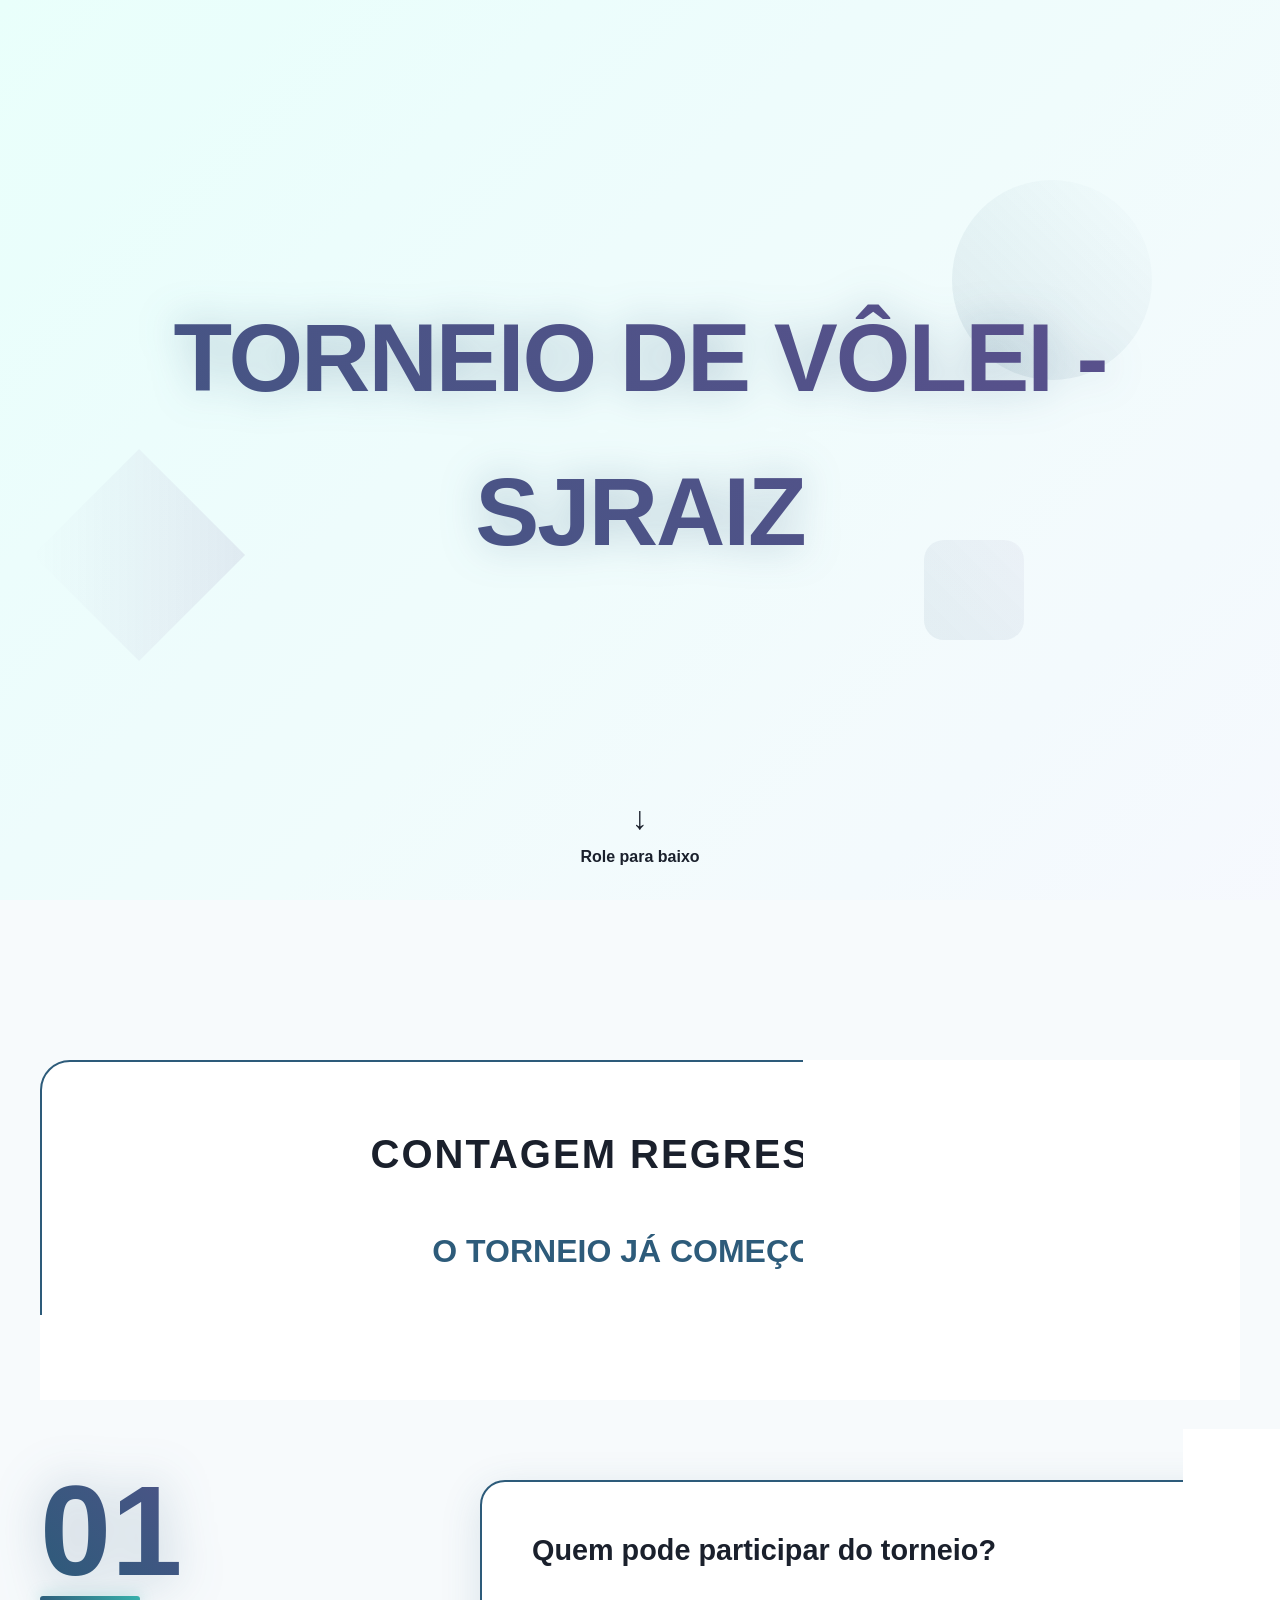
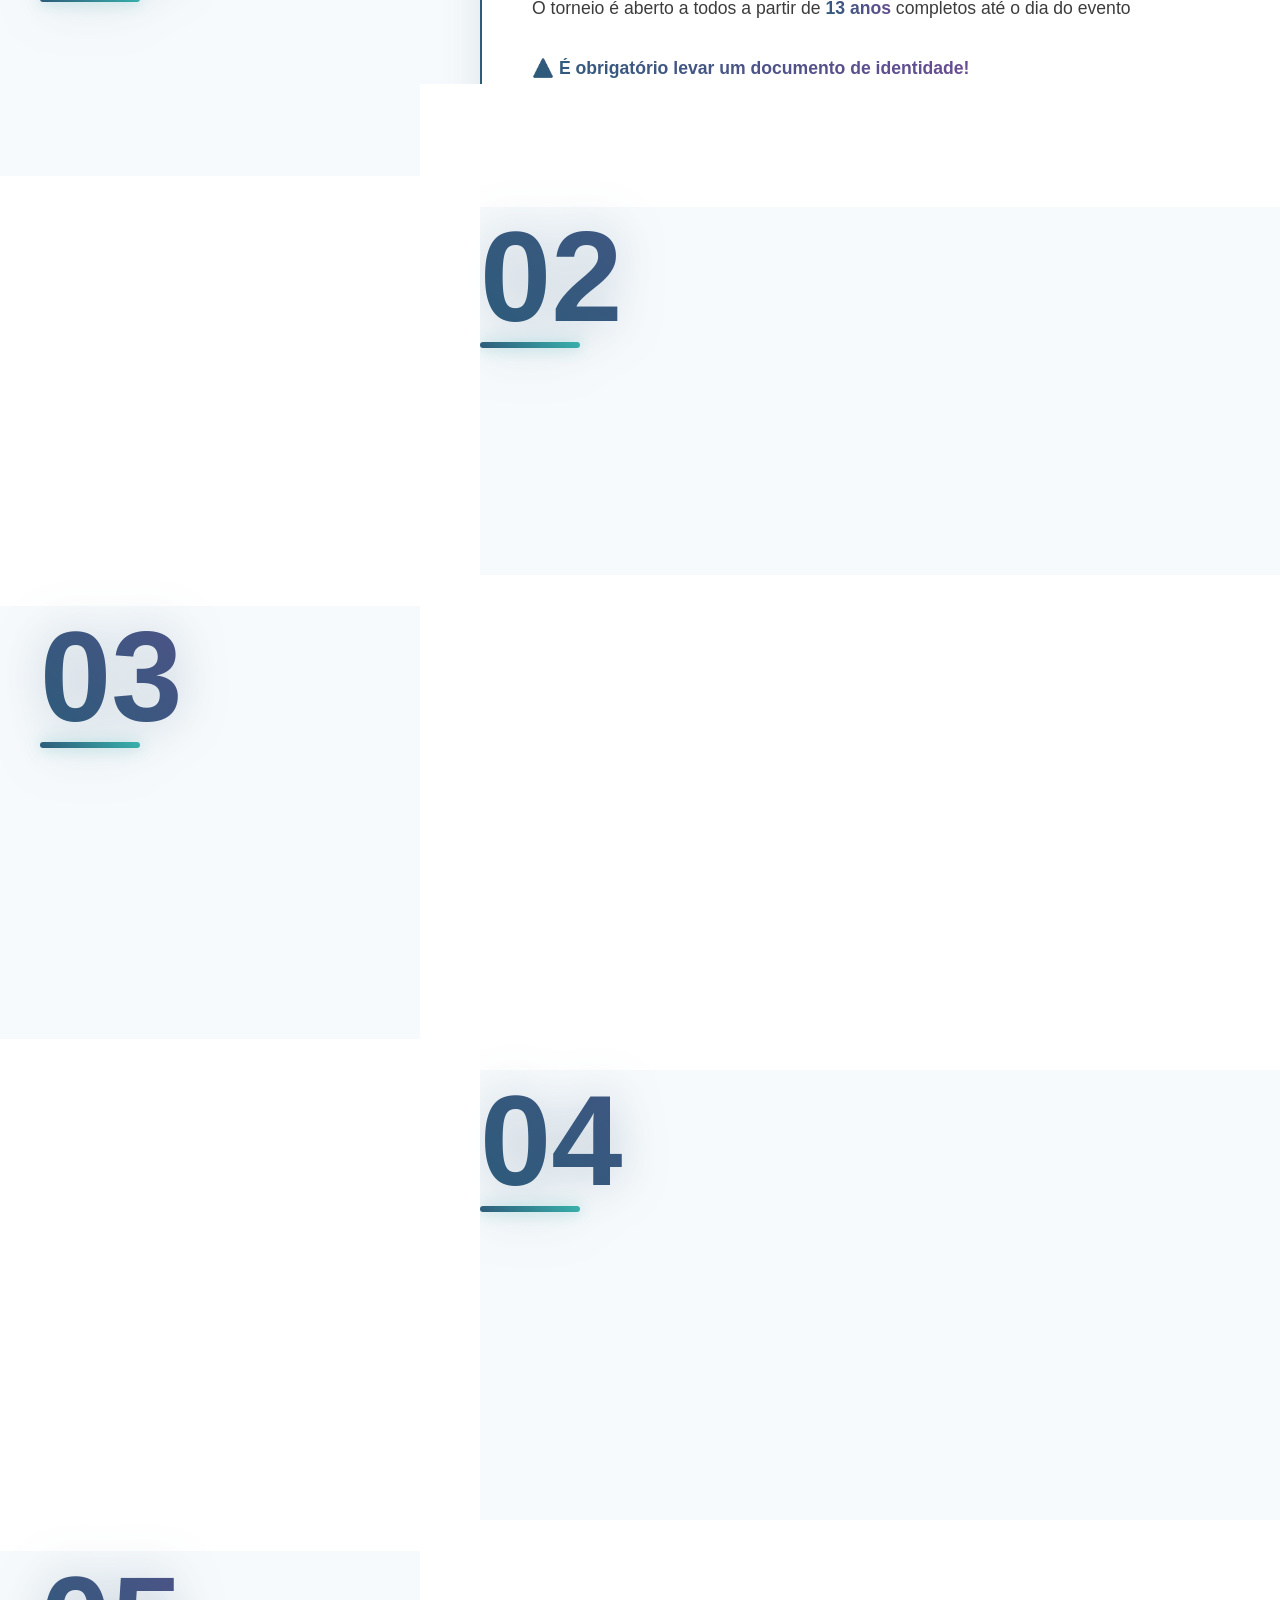
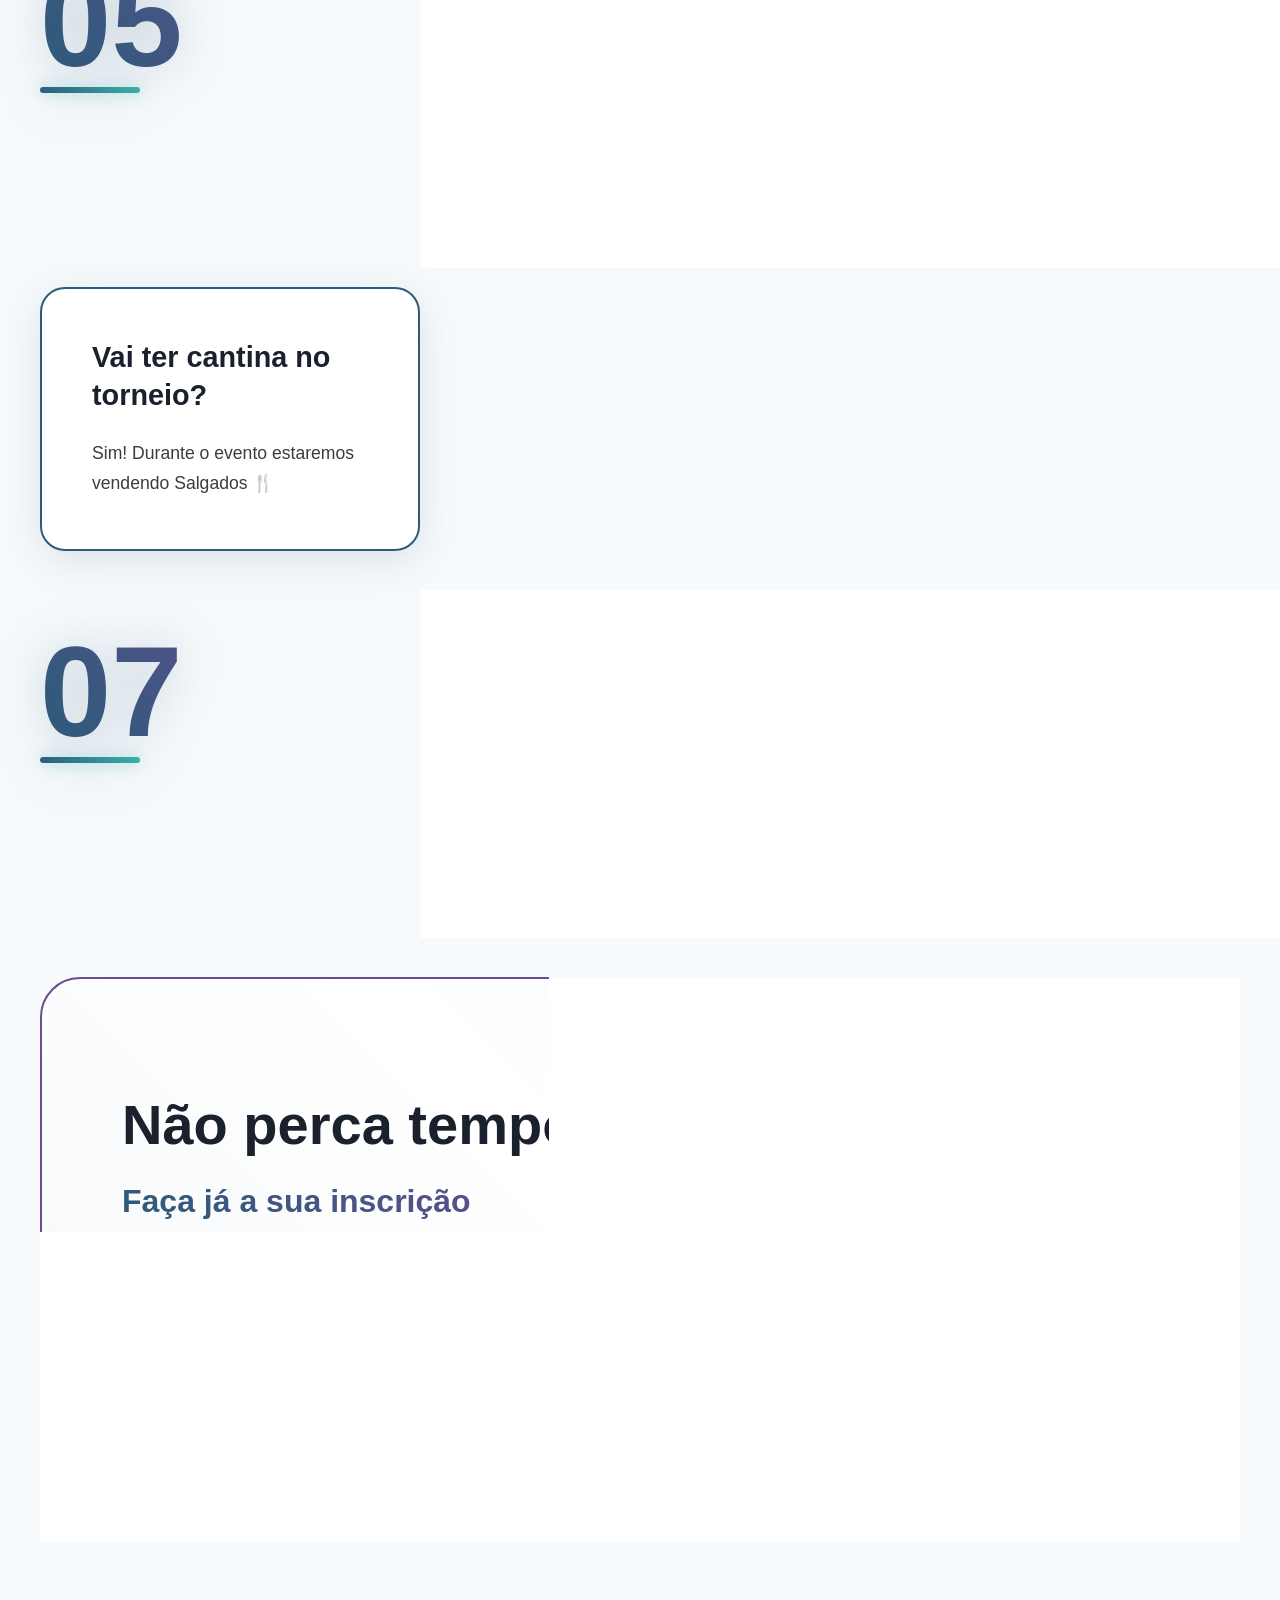
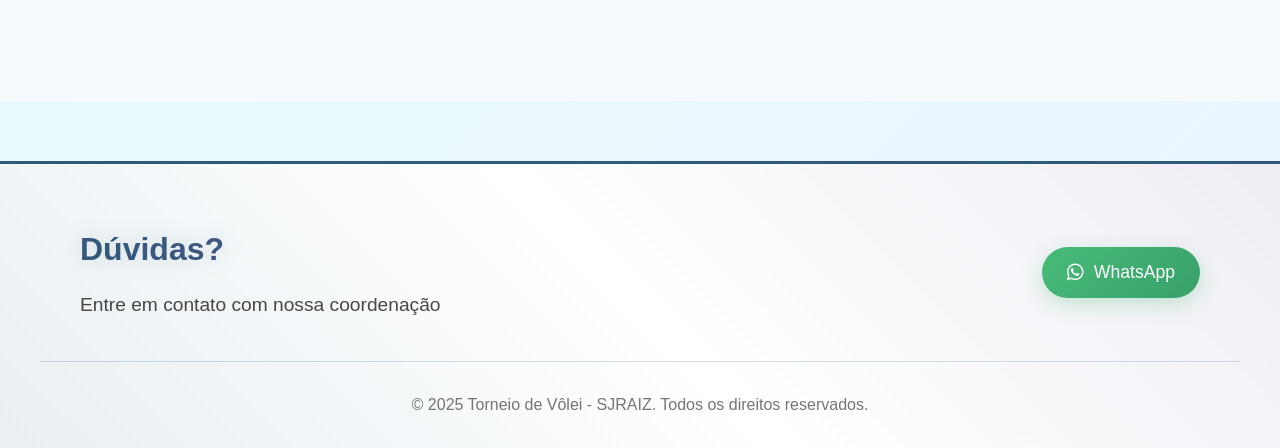
==== Torneio/index.html @ f5b7d6f7 "feat: add local" ====
<!DOCTYPE html>
<html lang="pt-BR">
<head>
    <!-- código feito para fins de estudos -->
    <meta charset="UTF-8">
    <meta name="viewport" content="width=device-width, initial-scale=1.0">
    <title>TORNEIO DE VÔLEI - @mpmfacjoam</title>
    <link rel="stylesheet" href="https://cdnjs.cloudflare.com/ajax/libs/font-awesome/6.4.0/css/all.min.css">
    <link rel="stylesheet" href="home.css">
</head>
<body>
    <div class="bg-animation"></div>
    <div class="bg-overlay"></div>

    <!-- Geometric shapes -->
    <div class="geometric-shape shape-1"></div>
    <div class="geometric-shape shape-2"></div>
    <div class="geometric-shape shape-3"></div>

    <!-- Header Section -->
    <section class="header-section" id="home">
        <h1 class="main-title">TORNEIO DE VÔLEI - SJRAIZ</h1>
        
        <div class="scroll-indicator" onclick="scrollToSection('content')">
            <div style="font-size: 2rem;">↓</div>
            <div>Role para baixo</div>
        </div>
    </section>

    <!-- Content Section -->
    <section class="content-section" id="content">
        <div class="container">

         <!-- contagem Section  -->
            <div class="countdown-section">
                <div class="countdown-container">
                    <h2 class="countdown-title">Contagem Regressiva</h2>
                    <div class="countdown-timer" id="countdown">
                        <div class="countdown-item">
                            <span class="countdown-number" id="days">00</span>
                            <span class="countdown-label">Dias</span>
                        </div>
                        <div class="countdown-item">
                            <span class="countdown-number" id="hours">00</span>
                            <span class="countdown-label">Horas</span>
                        </div>
                        <div class="countdown-item">
                            <span class="countdown-number" id="minutes">00</span>
                            <span class="countdown-label">Min</span>
                        </div>
                        <div class="countdown-item">
                            <span class="countdown-number" id="seconds">00</span>
                            <span class="countdown-label">Seg</span>
                        </div>
                    </div>
                    <p class="countdown-subtitle">Para o início do torneio!</p>
                </div>
            </div>

            <!-- FAQ Section -->
            <div class="faq-container">
                <div class="faq-item">
                    <div class="faq-number">01</div>
                    <div class="faq-content">
                        <h2 class="faq-question">Quem pode participar do torneio?</h2>
                        <div class="faq-answer">
                            O torneio é aberto a todos a partir de <strong>13 anos</strong> completos até o dia do evento
                            <br><br>
                            <strong>⚠️ É obrigatório levar um documento de identidade!</strong>
                        </div>
                    </div>
                </div>

                <div class="faq-item">
                    <div class="faq-number">02</div>
                    <div class="faq-content">
                        <h2 class="faq-question">Quantos jogadores posso inscrever?</h2>
                        <div class="faq-answer">
                            Cada time deve ter no mínimo <span class="highlight">4 jogadores</span> e no máximo <span class="highlight">6 jogadores</span>.
                        </div>
                    </div>
                </div>

                <div class="faq-item">
                    <div class="faq-number">03</div>
                    <div class="faq-content">
                        <h2 class="faq-question">Quanto custa a inscrição?</h2>
                        <div class="faq-answer">
                            A taxa de inscrição é de <span class="highlight">R$ 100,00 por time</span>, podendo ser parcelada:
                            <ul>
                                <li><strong>R$ 50,00</strong> até dia <strong>05/10</strong></li>
                                <li><strong>R$ 50,00</strong> restante até o dia anterior do torneio </li>
                            </ul>
                            <span><strong>O ganhador levará um kit de churrasco!</strong></span>
                        </div>
                    </div>
                </div>

                <div class="faq-item">
                    <div class="faq-number">04</div>
                    <div class="faq-content">
                        <h2 class="faq-question">Como fazer o pagamento?</h2>
                        <div class="faq-answer">
                            O pagamento deve ser efetuado pelo PIX: <span class="highlight">facraizdaserra@gmail.com</span>
                            <br><br>
                            O comprovante deve ser enviado para o coordenador <strong>GABRIEL</strong>.
                        </div>
                    </div>
                </div>

                <div class="faq-item">
                    <div class="faq-number">05</div>
                    <div class="faq-content">
                        <h2 class="faq-question">Onde será o torneio?</h2>
                        <div class="faq-answer">
                                O torneio será realizado no CIEP Mané Garrincha 441 – Pau Grande, no dia <strong>19 de outubro</strong>, às 8h, logo após a Santa Missa.                        </div>
                    </div>
                </div>

                <div class="faq-item">
                    <div class="faq-number">06</div>
                    <div class="faq-content">
                        <h2 class="faq-question">Vai ter cantina no torneio?</h2>
                       <div class="faq-answer">
                        Sim! Durante o evento estaremos vendendo Salgados
                        🍴
                     </div>
                    </div>
                </div>


                <div class="faq-item">
                    <div class="faq-number">07</div>
                    <div class="faq-content">
                        <h2 class="faq-question">Como confirmo minha inscrição?</h2>
                        <div class="faq-answer">
                            Após preencher o formulário e realizar o pagamento, você receberá a confirmação por <strong>WhatsApp</strong> junto com instruções finais.
                        </div>
                    </div>
                </div>
            </div>

            <!-- CTA Section -->
            <div class="cta-section">
                <div class="cta-container">
                    <div class="cta-content">
                        <h2 class="cta-title">Não perca tempo!</h2>
                        <p class="cta-subtitle">Faça já a sua inscrição</p>
                        <p class="cta-description">Garanta sua vaga no torneio mais esperado do ano. As vagas são limitadas!</p>
                        <button class="cta-button" onclick="window.open('https://form.typeform.com/to/UjdpVGR8', '_blank', 'noopener,noreferrer')">
                            <span>INSCREVER-SE AGORA</span>
                        </button>
                    </div>
                    <div class="cta-visual">
                        <div class="cta-circle"></div>
                        <div class="cta-circle-small"></div>
                    </div>
                </div>
            </div>
        </div>
    </section>

    <!-- Footer + botao do wpp direto-->
    <footer class="footer-section">
        <div class="container">
            <div class="footer-content">
                <div class="footer-info">
                    <h3 class="footer-title">Dúvidas?</h3>
                    <p class="footer-subtitle">Entre em contato com nossa coordenação</p>
                </div>
                <div class="footer-contact">
                    <button class="btn-share whatsapp" onclick="shareOnWhatsApp()">
                        <i class="fab fa-whatsapp"></i>
                        <span>WhatsApp</span>
                    </button>
                </div>
            </div>
            <div class="footer-bottom">
                <p>&copy; 2025 Torneio de Vôlei - SJRAIZ. Todos os direitos reservados.</p>
            </div>
        </div>
    </footer>
    <script src="home.js" defer></script>
</body>

</html>
---- Torneio/home.css ----
* {
            margin: 0;
            padding: 0;
            box-sizing: border-box;
        }

        :root {
            --primary: #2D5B7A;
            --secondary: #6A4C93;
            --accent: #38B2AC;
            --neutral-dark: #2D3748;
            --neutral-light: #F7FAFC;
            --text-dark: #1A202C;
            --text-light: #FFFFFF;
            --success: #48BB78;
            --glass-bg: rgba(255,255,255,0.15);
            --glass-border: rgba(255,255,255,0.25);
            --card-bg: rgba(255, 255, 255, 0.95);
        }

        body {
            font-family: 'Inter', -apple-system, BlinkMacSystemFont, sans-serif;
            line-height: 1.6;
            color: var(--text-dark);
            background: linear-gradient(135deg, #F7FAFC 0%, #E6FFFA 50%, #EBF4FF 100%);
            min-height: 100vh;
            overflow-x: hidden;
        }

        .bg-animation {
            position: fixed;
            top: 0;
            left: 0;
            width: 100%;
            height: 100%;
            z-index: -2;
            background: linear-gradient(-45deg, #E6FFFA, #EBF4FF, #FAF5FF, #E6FFFA);
            background-size: 400% 400%;
            animation: gradientBG 15s ease infinite;
        }

        @keyframes gradientBG {
            0% { background-position: 0% 50%; }
            25% { background-position: 100% 50%; }
            50% { background-position: 100% 100%; }
            75% { background-position: 0% 100%; }
            100% { background-position: 0% 50%; }
        }

        .bg-overlay {
            position: fixed;
            top: 0;
            left: 0;
            width: 100%;
            height: 100%;
            background: rgba(255,255,255,0.1);
            z-index: -1;
        }

        /* Header -com Banner- */
        .header-section {
            height: 100vh;
            display: flex;
            flex-direction: column;
            justify-content: center;
            align-items: center;
            text-align: center;
            position: relative;
            overflow: hidden;
        }

        .banner-container {
            width: 100%;
            height: 300px;
            background: var(--card-bg);
            backdrop-filter: blur(25px);
            border: 3px solid var(--primary);
            border-radius: 30px;
            display: flex;
            align-items: center;
            justify-content: center;
            margin-bottom: 60px;
            position: relative;
            max-width: 800px;
            box-shadow: 0 25px 50px rgba(45, 91, 122, 0.2), 0 0 0 1px rgba(106, 76, 147, 0.2);
        }

        .banner-container::before {
            content: '';
            position: absolute;
            top: 0;
            left: 0;
            right: 0;
            bottom: 0;
            background: linear-gradient(45deg, rgba(45, 91, 122, 0.1), transparent, rgba(106, 76, 147, 0.1));
            border-radius: 27px;
            pointer-events: none;
        }

        .banner-placeholder {
            color: var(--text-dark);
            font-size: 1.4rem;
            font-weight: 600;
        }

        .main-title {
            font-size: clamp(3rem, 8vw, 6rem);
            font-weight: 900;
            background: linear-gradient(45deg, var(--primary), var(--secondary), var(--accent));
            background-size: 400% 400%;
            -webkit-background-clip: text;
            background-clip: text;
            -webkit-text-fill-color: transparent;
            animation: textShimmer 4s ease-in-out infinite;
            margin-bottom: 30px;
            letter-spacing: -2px;
            filter: drop-shadow(0 0 20px rgba(45, 91, 122, 0.3));
        }

        @keyframes textShimmer {
            0%, 100% { background-position: 0% 50%; }
            50% { background-position: 100% 50%; }
        }

        .scroll-indicator {
            position: absolute;
            bottom: 30px;
            left: 50%;
            transform: translateX(-50%);
            color: var(--text-dark);
            animation: bounce 2s infinite;
            cursor: pointer;
            font-weight: 600;
        }

        @keyframes bounce {
            0%, 20%, 50%, 80%, 100% { transform: translateX(-50%) translateY(0); }
            40% { transform: translateX(-50%) translateY(-10px); }
            60% { transform: translateX(-50%) translateY(-5px); }
        }

        /* Conteúdo Principal */
        .content-section {
            min-height: 100vh;
            padding: 80px 0; 
            position: relative;
            background: var(--neutral-light);
        }

        .container {
            max-width: 1400px;
            margin: 0 auto;
            padding: 0 40px;
        }

        .faq-container {
            display: grid;
            gap: 60px; 
        }

        .faq-item {
            display: grid;
            grid-template-columns: 1fr 2fr;
            gap: 60px;
            align-items: start;
            opacity: 0;
            transform: translateY(50px);
            animation: fadeInUp 0.8s ease forwards;
            margin-bottom: 30px; /* Aumentei o espaçamento entre os itens */
        }

        .faq-item:nth-child(even) {
            grid-template-columns: 2fr 1fr;
            direction: rtl;
        }

        .faq-item:nth-child(even) > * {
            direction: ltr;
        }

        .faq-item:nth-child(1) { animation-delay: 0.1s; }
        .faq-item:nth-child(2) { animation-delay: 0.2s; }
        .faq-item:nth-child(3) { animation-delay: 0.3s; }
        .faq-item:nth-child(4) { animation-delay: 0.4s; }
        .faq-item:nth-child(5) { animation-delay: 0.5s; }
        .faq-item:nth-child(6) { animation-delay: 0.6s; }

        @keyframes fadeInUp {
            to {
                opacity: 1;
                transform: translateY(0);
            }
        }

        .faq-number {
            font-size: 8rem;
            font-weight: 900;
            background: linear-gradient(45deg, var(--primary), var(--secondary));
            -webkit-background-clip: text;
            background-clip: text;
            -webkit-text-fill-color: transparent;
            line-height: 0.8;
            position: relative;
            filter: drop-shadow(0 0 25px rgba(45, 91, 122, 0.3));
        }

        .faq-number::after {
            content: '';
            position: absolute;
            width: 100px;
            height: 6px;
            background: linear-gradient(45deg, var(--primary), var(--accent));
            bottom: -20px;
            left: 0;
            border-radius: 3px;
            box-shadow: 0 0 15px rgba(56, 178, 172, 0.4);
        }

        .faq-content {
            background: var(--card-bg);
            backdrop-filter: blur(25px);
            border: 2px solid var(--primary);
            border-radius: 25px;
            padding: 50px;
            position: relative;
            transition: all 0.3s cubic-bezier(0.4, 0, 0.2, 1);
            box-shadow: 0 10px 40px rgba(45, 91, 122, 0.15);
        }

        .faq-content::before {
            content: '';
            position: absolute;
            top: 0;
            left: 0;
            right: 0;
            bottom: 0;
            background: linear-gradient(45deg, rgba(45, 91, 122, 0.05), transparent, rgba(106, 76, 147, 0.05));
            border-radius: 23px;
            pointer-events: none;
            opacity: 0;
            transition: opacity 0.3s ease;
        }

        .faq-content:hover::before {
            opacity: 1;
        }

        .faq-content:hover {
            transform: translateY(-12px);
            box-shadow: 0 25px 60px rgba(45, 91, 122, 0.2), 0 10px 40px rgba(106, 76, 147, 0.15);
            border-color: var(--secondary);
        }

        .faq-question {
            font-size: 1.8rem;
            font-weight: 700;
            color: var(--text-dark);
            margin-bottom: 25px;
            line-height: 1.3;
        }

        .faq-answer {
            font-size: 1.1rem;
            color: rgba(26,26,26,0.85);
            line-height: 1.7;
        }

        .faq-answer strong {
            background: linear-gradient(45deg, var(--primary), var(--secondary));
            -webkit-background-clip: text;
            background-clip: text;
            -webkit-text-fill-color: transparent;
            font-weight: 700;
        }

        .faq-answer ul {
            margin: 20px 0;
            padding-left: 0;
            list-style: none;
        }

        .faq-answer li {
            padding: 10px 0;
            padding-left: 30px;
            position: relative;
        }

        .faq-answer li::before {
            content: '→';
            position: absolute;
            left: 0;
            color: var(--secondary);
            font-weight: bold;
            font-size: 1.1rem;
        }

        .highlight {
            background: linear-gradient(45deg, var(--primary), var(--accent));
            padding: 4px 12px;
            border-radius: 20px;
            color: white;
            font-weight: 700;
            display: inline-block;
            margin: 0 2px;
        }

        .countdown-section {
            margin: 80px 0; 
            text-align: center;
            background: var(--neutral-light);
        }

        .countdown-container {
            background: var(--card-bg);
            backdrop-filter: blur(20px);
            border: 2px solid var(--primary);
            border-radius: 30px;
            padding: 60px 40px;
            position: relative;
            overflow: hidden;
        }

        .countdown-title {
            font-size: 2.5rem;
            font-weight: 700;
            color: var(--text-dark);
            margin-bottom: 40px;
            text-transform: uppercase;
            letter-spacing: 2px;
        }

        .countdown-timer {
            display: flex;
            justify-content: center;
            gap: 30px;
            margin-bottom: 30px;
        }

        .countdown-item {
            display: flex;
            flex-direction: column;
            align-items: center;
            background: linear-gradient(135deg, var(--primary), var(--accent));
            border-radius: 20px;
            padding: 25px 20px;
            min-width: 100px;
            box-shadow: 0 15px 35px rgba(45, 91, 122, 0.25);
            transition: transform 0.3s ease;
        }

        .countdown-item:hover {
            transform: translateY(-5px);
        }

        .countdown-number {
            font-size: 3rem;
            font-weight: 900;
            color: white;
            line-height: 1;
        }

        .countdown-label {
            font-size: 0.9rem;
            font-weight: 600;
            color: rgba(255,255,255,0.9);
            text-transform: uppercase;
            letter-spacing: 1px;
            margin-top: 5px;
        }

        .countdown-subtitle {
            font-size: 1.2rem;
            color: var(--text-dark);
            font-weight: 500;
        }

        .countdown-finished {
            font-size: 2rem;
            font-weight: 700;
            color: var(--primary);
            text-transform: uppercase;
        }

        .cta-section {
            margin: 80px 0;
            background: var(--neutral-light);
        }

        .cta-container {
            display: grid;
            grid-template-columns: 1fr 1fr;
            gap: 60px;
            align-items: center;
            background: var(--card-bg);
            backdrop-filter: blur(25px);
            border: 2px solid var(--secondary);
            border-radius: 40px;
            padding: 80px;
            position: relative;
            overflow: hidden;
        }

        .cta-container::before {
            content: '';
            position: absolute;
            top: 0;
            left: 0;
            right: 0;
            bottom: 0;
            background: linear-gradient(45deg, rgba(45, 91, 122, 0.05), transparent, rgba(106, 76, 147, 0.05));
            pointer-events: none;
        }

        .cta-title {
            font-size: 3.5rem;
            font-weight: 900;
            color: var(--text-dark);
            margin-bottom: 20px;
            line-height: 1.1;
        }

        .cta-subtitle {
            font-size: 2rem;
            font-weight: 700;
            background: linear-gradient(45deg, var(--primary), var(--secondary));
            -webkit-background-clip: text;
            background-clip: text;
            -webkit-text-fill-color: transparent;
            margin-bottom: 25px;
        }

        .cta-description {
            font-size: 1.2rem;
            color: rgba(26,26,26,0.8);
            margin-bottom: 40px;
            line-height: 1.6;
        }

        .cta-button {
            display: inline-flex;
            align-items: center;
            gap: 15px;
            background: linear-gradient(45deg, var(--secondary), #553C9A);
            color: white;
            border: none;
            font-size: 1.1rem;
            font-weight: 900;
            padding: 25px 45px;
            border-radius: 60px;
            cursor: pointer;
            transition: all 0.3s ease;
            text-transform: uppercase;
            letter-spacing: 1px;
            box-shadow: 0 15px 35px rgba(106, 76, 147, 0.3);
        }

        .cta-button:hover {
            transform: translateY(-8px) scale(1.05);
            box-shadow: 0 25px 50px rgba(106, 76, 147, 0.4);
            background: linear-gradient(45deg, #553C9A, #44337A);
        }

        .cta-visual {
            position: relative;
            height: 400px;
            display: flex;
            align-items: center;
            justify-content: center;
        }

        .cta-circle {
            width: 300px;
            height: 300px;
            border: 3px solid rgba(45, 91, 122, 0.3);
            border-radius: 50%;
            position: absolute;
            animation: rotate 20s linear infinite;
        }

        .cta-circle::before {
            content: '🏐';
            position: absolute;
            font-size: 3rem;
            top: -20px;
            left: 50%;
            transform: translateX(-50%);
        }

        .cta-circle-small {
            width: 150px;
            height: 150px;
            background: linear-gradient(45deg, rgba(45, 91, 122, 0.2), rgba(56, 178, 172, 0.2));
            border-radius: 50%;
            animation: rotate 15s linear infinite reverse;
        }

        @keyframes rotate {
            from { transform: rotate(0deg); }
            to { transform: rotate(360deg); }
        }

        .footer-section {
            background: var(--card-bg);
            backdrop-filter: blur(25px);
            border-top: 3px solid var(--primary);
            padding: 60px 0 30px;
            margin-top: 60px; 
            position: relative;
        }

        .footer-section::before {
            content: '';
            position: absolute;
            top: 0;
            left: 0;
            right: 0;
            bottom: 0;
            background: linear-gradient(45deg, rgba(45, 91, 122, 0.1), transparent, rgba(106, 76, 147, 0.1));
            pointer-events: none;
        }

        .footer-content {
            display: grid;
            grid-template-columns: 1fr 1fr;
            gap: 60px;
            align-items: center;
            margin-bottom: 40px;
            position: relative;
            z-index: 1;
            max-width: 1400px;
            margin: 0 auto 40px auto;
            padding: 0 40px;
        }

        .footer-title {
            font-size: 2rem;
            font-weight: 700;
            background: linear-gradient(45deg, var(--primary), var(--secondary));
            -webkit-background-clip: text;
            background-clip: text;
            -webkit-text-fill-color: transparent;
            margin-bottom: 15px;
            filter: drop-shadow(0 0 10px rgba(45, 91, 122, 0.2));
        }

        .footer-subtitle {
            font-size: 1.2rem;
            color: rgba(26,26,26,0.8);
            line-height: 1.6;
        }

        .footer-contact {
            text-align: right;
        }

        .footer-bottom {
            text-align: center;
            padding-top: 30px;
            border-top: 1px solid rgba(45, 91, 122, 0.2);
            color: rgba(26,26,26,0.6);
            position: relative;
            z-index: 1;
        }

        .btn-share.whatsapp {
            background: linear-gradient(135deg, var(--success), #38A169);
            color: white;
            border: none;
            padding: 15px 25px;
            border-radius: 50px;
            font-size: 1.1rem;
            cursor: pointer;
            display: inline-flex;
            align-items: center;
            gap: 10px;
            transition: all 0.3s cubic-bezier(0.4, 0, 0.2, 1);
            box-shadow: 0 6px 20px rgba(72, 187, 120, 0.3);
            position: relative;
            overflow: hidden;
            text-decoration: none;
        }

        .btn-share.whatsapp::before {
            content: '';
            position: absolute;
            top: 0;
            left: -100%;
            width: 100%;
            height: 100%;
            background: linear-gradient(90deg, transparent, rgba(255,255,255,0.3), transparent);
            transition: left 0.6s;
        }

        .btn-share.whatsapp:hover::before {
            left: 100%;
        }

        .btn-share.whatsapp:hover {
            transform: translateY(-3px);
            box-shadow: 0 10px 30px rgba(72, 187, 120, 0.4);
            background: linear-gradient(135deg, #38A169, #2F855A);
        }

        .btn-share.whatsapp:active {
            transform: translateY(-1px);
            transition: transform 0.1s;
        }

        .btn-share.whatsapp i {
            font-size: 1.2rem;
        }

        .geometric-shape {
            position: absolute;
            pointer-events: none;
        }

        .shape-1 {
            width: 200px;
            height: 200px;
            background: linear-gradient(45deg, rgba(45, 91, 122, 0.1), transparent);
            border-radius: 50%;
            top: 20%;
            right: 10%;
            animation: float 8s ease-in-out infinite;
        }

        .shape-2 {
            width: 150px;
            height: 150px;
            background: linear-gradient(45deg, transparent, rgba(106, 76, 147, 0.1));
            transform: rotate(45deg);
            bottom: 30%;
            left: 5%;
            animation: float 10s ease-in-out infinite reverse;
        }

        .shape-3 {
            width: 100px;
            height: 100px;
            background: linear-gradient(45deg, rgba(45, 91, 122, 0.08), rgba(106, 76, 147, 0.05));
            border-radius: 20px;
            top: 60%;
            right: 20%;
            animation: float 6s ease-in-out infinite;
            animation-delay: 2s;
        }

        @keyframes float {
            0%, 100% { transform: translateY(0) rotate(0deg); }
            50% { transform: translateY(-30px) rotate(180deg); }
        }

        /* Responsividade */
        @media (max-width: 1024px) {
            .faq-container {
                gap: 50px;
            }
            
            .faq-item {
                grid-template-columns: 1fr;
                gap: 30px;
                text-align: center;
            }

            .faq-item:nth-child(even) {
                grid-template-columns: 1fr;
                direction: ltr;
            }

            .faq-number {
                font-size: 6rem;
                margin-bottom: 20px;
                margin-top: 10px;
            }

            .container {
                padding: 0 20px;
            }

            .countdown-timer {
                gap: 20px;
            }

            .countdown-item {
                min-width: 80px;
                padding: 20px 15px;
            }

            .countdown-number {
                font-size: 2.5rem;
            }

            .cta-container {
                grid-template-columns: 1fr;
                gap: 40px;
                text-align: center;
                padding: 60px 40px;
            }

            .cta-visual {
                height: 300px;
            }

            .footer-content {
                grid-template-columns: 1fr;
                gap: 40px;
                text-align: center;
            }

            .footer-contact {
                text-align: center;
            }
        }

        @media (max-width: 768px) {
            body {
                background: linear-gradient(135deg, #F7FAFC 0%, #E6FFFA 100%);
                min-height: 100vh;
            }

            .header-section {
                height: 80vh;
                padding: 0 20px;
            }

            .banner-container {
                height: 200px;
                margin-bottom: 40px;
                background: rgba(255,255,255,0.95);
            }

            .main-title {
                font-size: 3rem;
            }

            .faq-container {
                gap: 40px;
            }
            
        
            .faq-content {
                padding: 30px 25px;
                background: rgba(255,255,255,0.95);
            }

            .faq-question {
                font-size: 1.4rem;
            }

            .countdown-container {
                padding: 30px 15px;
                background: rgba(255,255,255,0.95);
            }

            .countdown-timer {
                gap: 10px;
                flex-wrap: wrap;
            }

            .countdown-item {
                min-width: 70px;
                padding: 12px 8px;
                margin-bottom: 10px;
            }

            .countdown-number {
                font-size: 1.5rem;
            }

            .countdown-title {
                font-size: 2rem;
            }

            .cta-container {
                padding: 40px 25px;
                background: rgba(255,255,255,0.95);
            }

            .cta-title {
                font-size: 2.5rem;
            }

            .cta-subtitle {
                font-size: 1.5rem;
            }

            .cta-description {
                font-size: 1.1rem;
            }

            .cta-button {
                padding: 20px 35px;
                font-size: 1rem;
            }

            .cta-visual {
                height: 200px;
            }

            .cta-circle {
                width: 200px;
                height: 200px;
            }

            .cta-circle-small {
                width: 100px;
                height: 100px;
            }
            
            .footer-section {
                margin-top: 40px;
                padding: 40px 0 20px;
                background: rgba(255,255,255,0.95);
            }

            .content-section {
                background: rgba(255,255,255,0.9);
            }

            .countdown-section {
                background: rgba(255,255,255,0.9);
            }

            .cta-section {
                background: rgba(255,255,255,0.9);
            }
        }

        @media (max-width: 480px) {
            .countdown-number {
                font-size: 1.8rem;
            }
            
            .countdown-item {
                min-width: 60px;
                padding: 12px 8px;
            }
            
            .faq-container {
                gap: 35px;
            }            
          
            
            .faq-content {
                padding: 25px 20px;
                background: rgba(255,255,255,0.98);
            }
            
            .faq-number {
                font-size: 5rem;
            }
            
            .cta-title {
                font-size: 2rem;
            }
            
            .cta-subtitle {
                font-size: 1.3rem;
            }
            
            .footer-section {
                margin-top: 30px;
                background: rgba(255,255,255,0.98);
            }

            .banner-container {
                background: rgba(255,255,255,0.98);
            }

            .countdown-container {
                background: rgba(255,255,255,0.98);
            }

            .cta-container {
                background: rgba(255,255,255,0.98);
            }
        }

        /* Rolagem suave */
        html {
            scroll-behavior: smooth;
        }

        /* Estilo de seleção */
        ::selection {
            background: rgba(45, 91, 122, 0.3);
            color: white;
        }
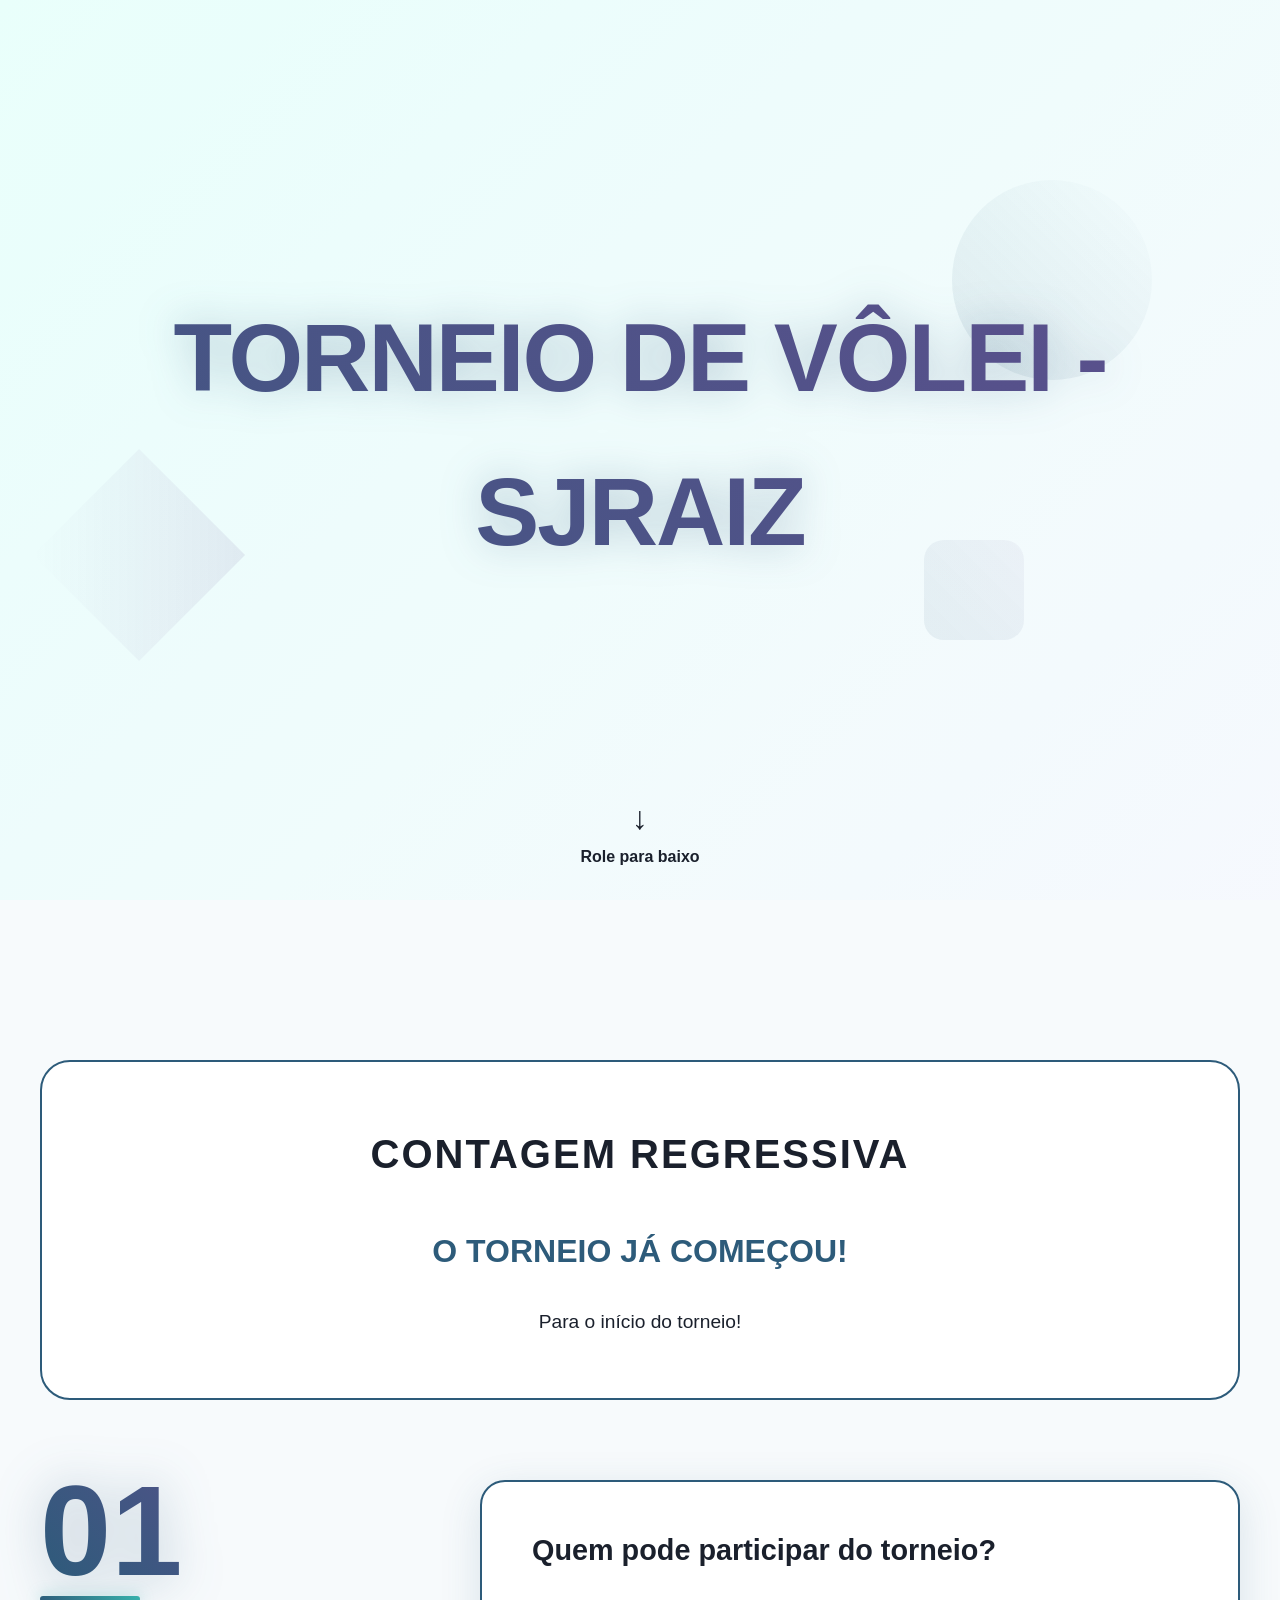
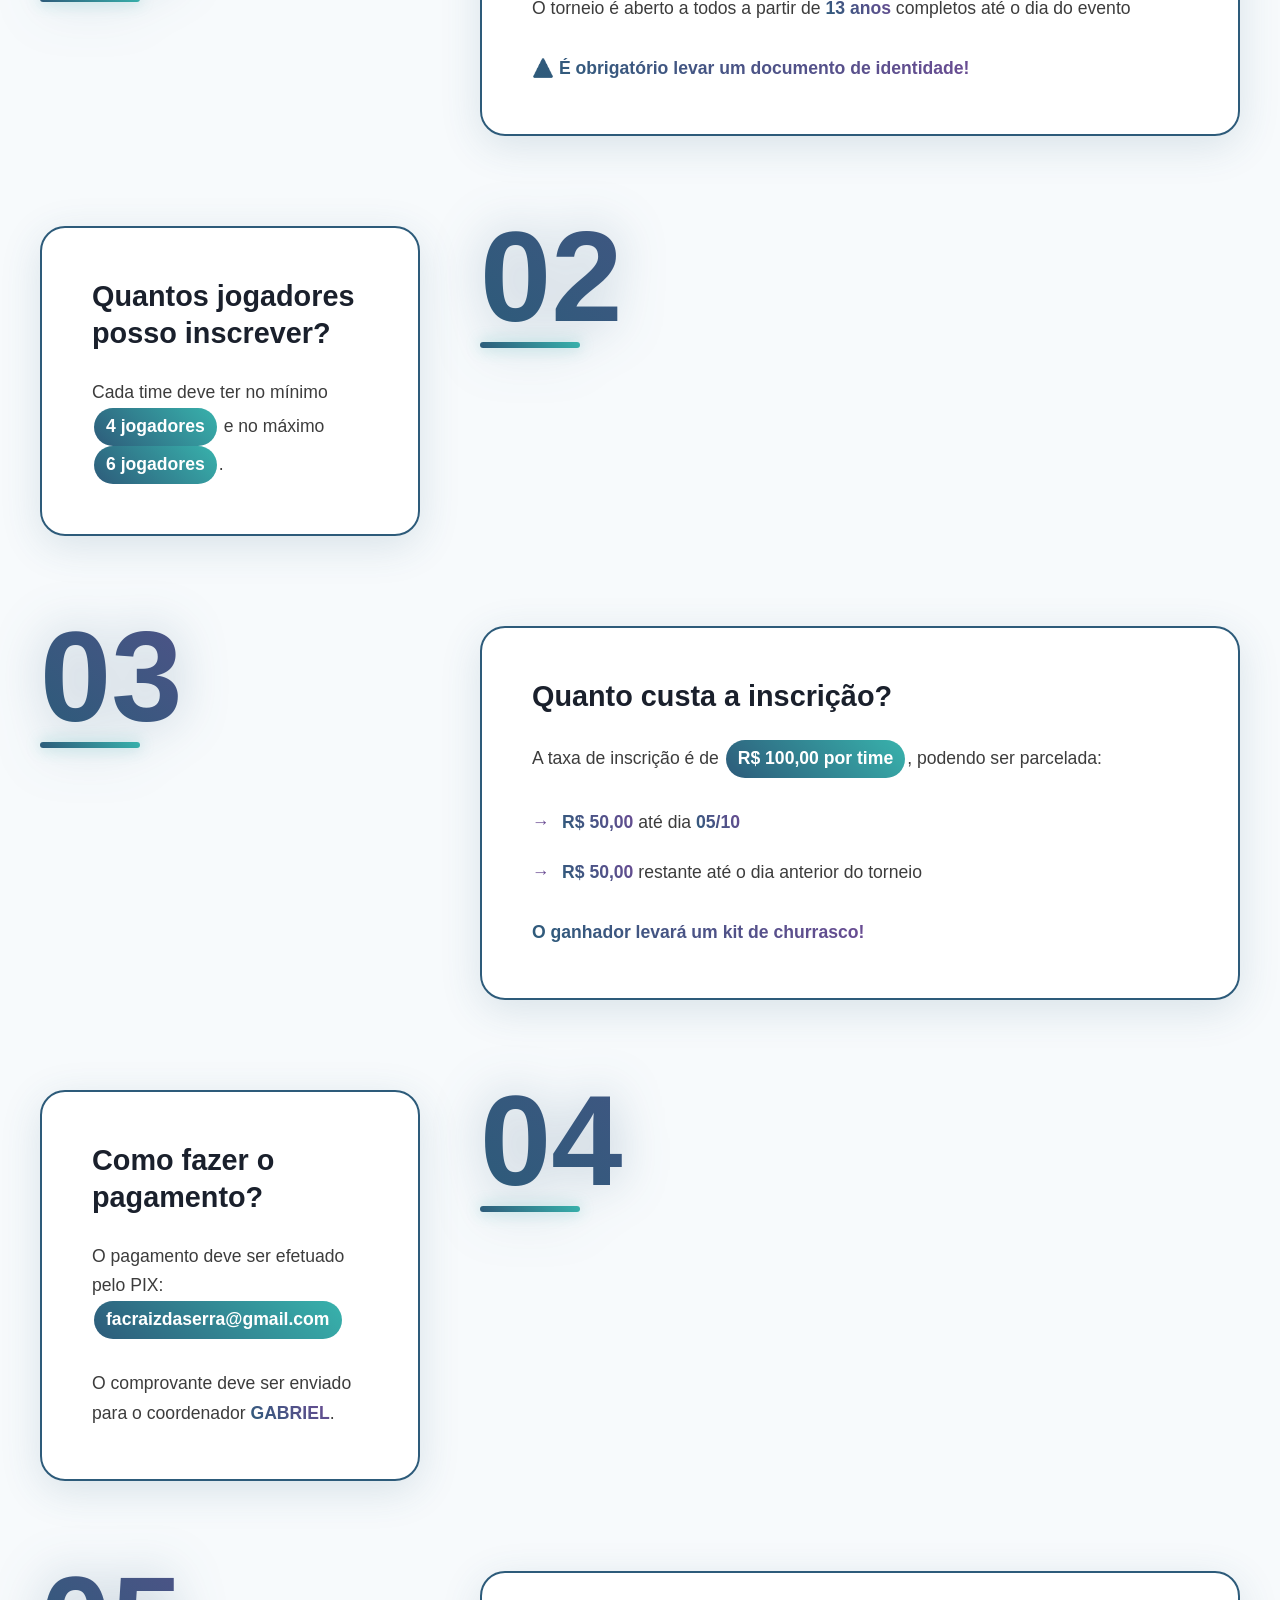
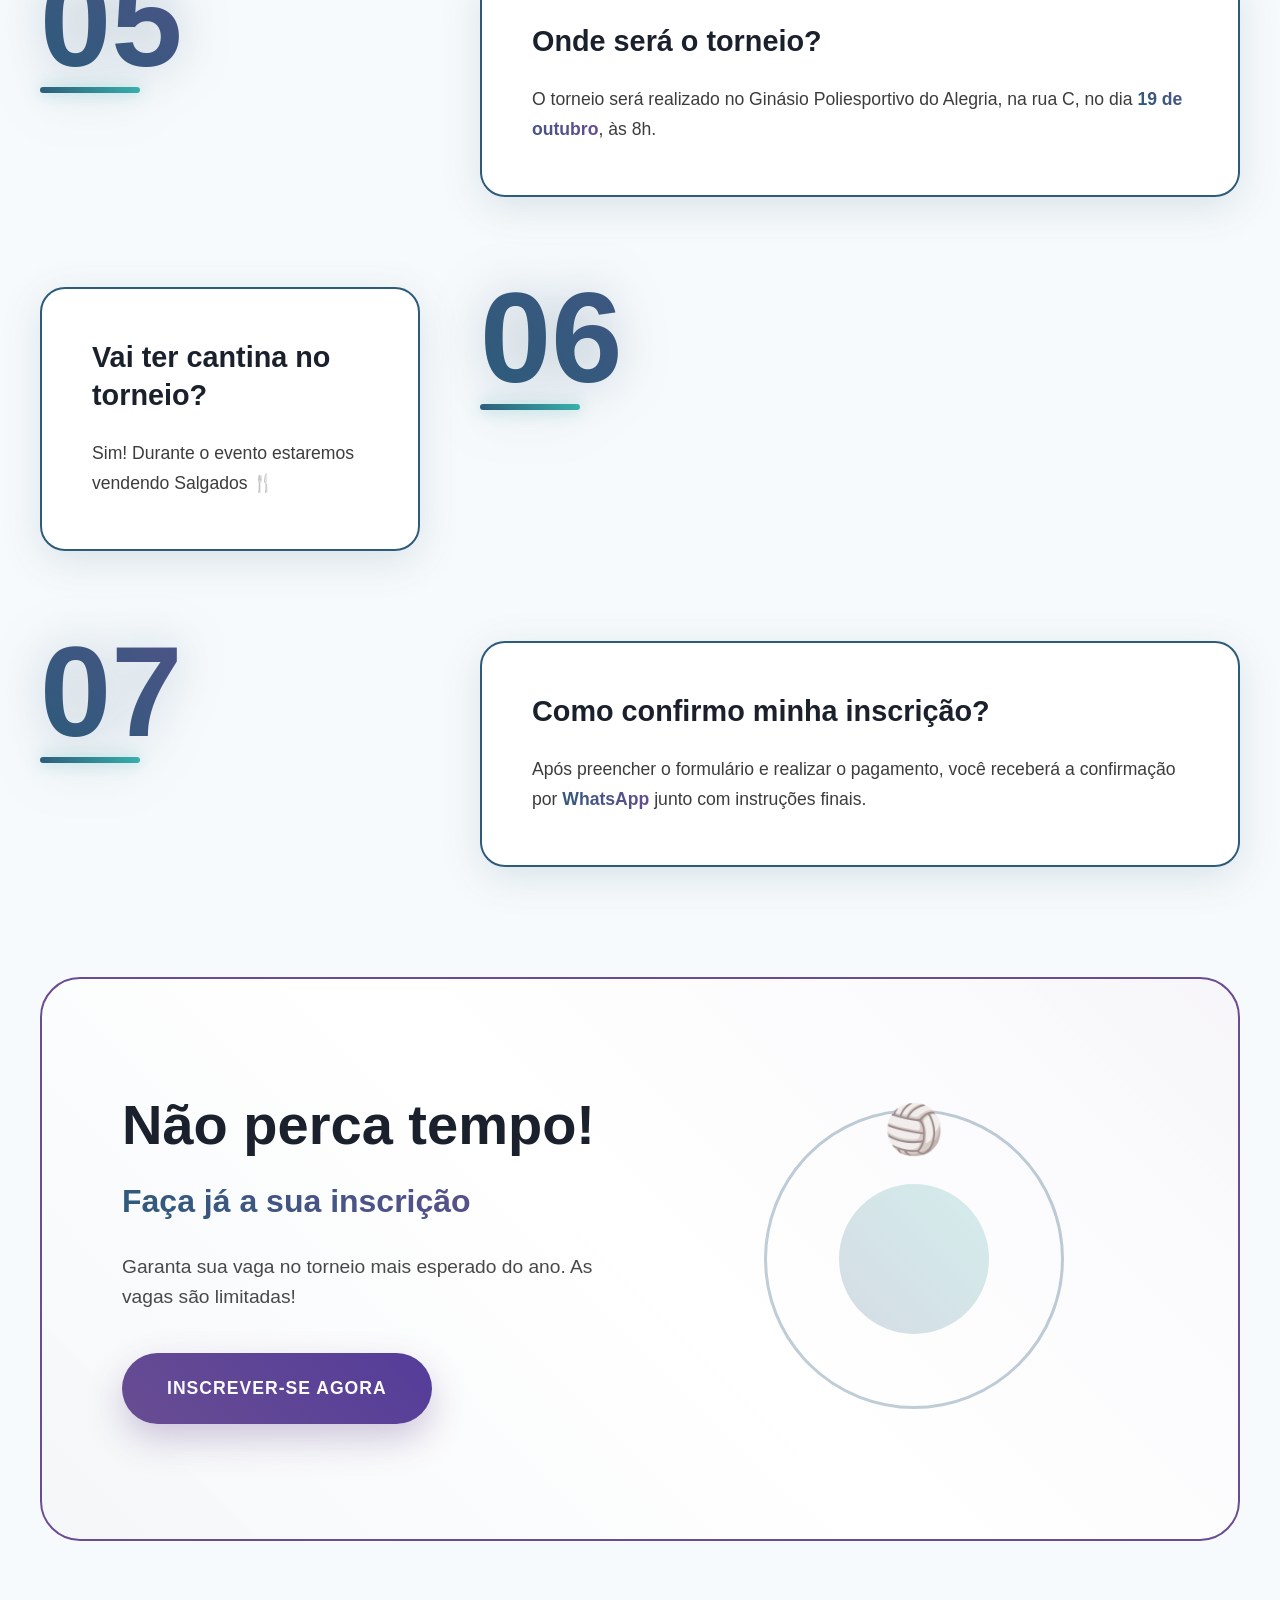
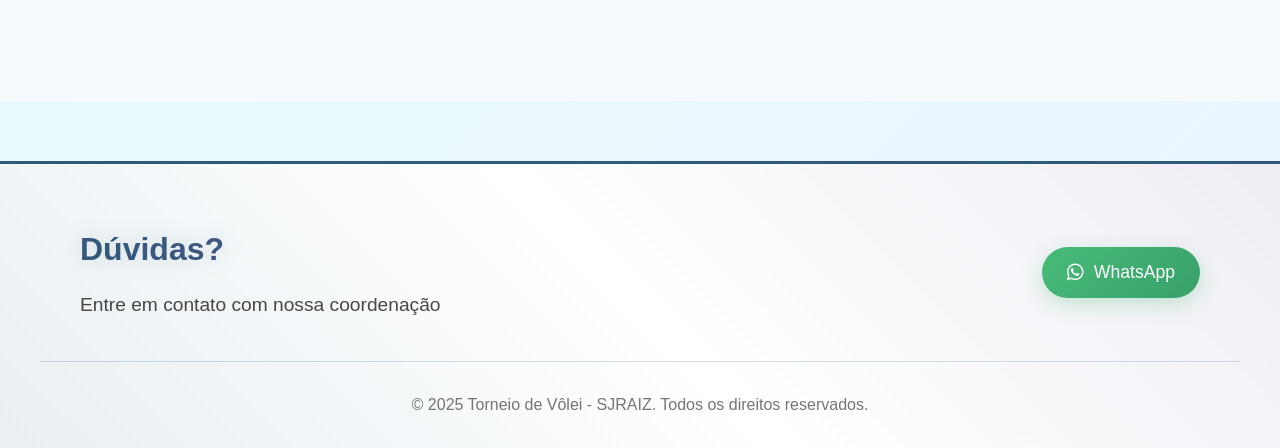
==== commit 0c1b72fc: "Mudança de local" ====
--- a/Torneio/index.html
+++ b/Torneio/index.html
@@ -113,7 +113,7 @@
                     <div class="faq-content">
                         <h2 class="faq-question">Onde será o torneio?</h2>
                         <div class="faq-answer">
-                                O torneio será realizado no CIEP Mané Garrincha 441 – Pau Grande, no dia <strong>19 de outubro</strong>, às 8h, logo após a Santa Missa.                        </div>
+                                O torneio será realizado no Ginásio Poliesportivo do Alegria, na rua C,  no dia <strong>19 de outubro</strong>, às 8h.                        </div>
                     </div>
                 </div>
 
@@ -184,3 +184,4 @@
 </body>
 
 </html>
+
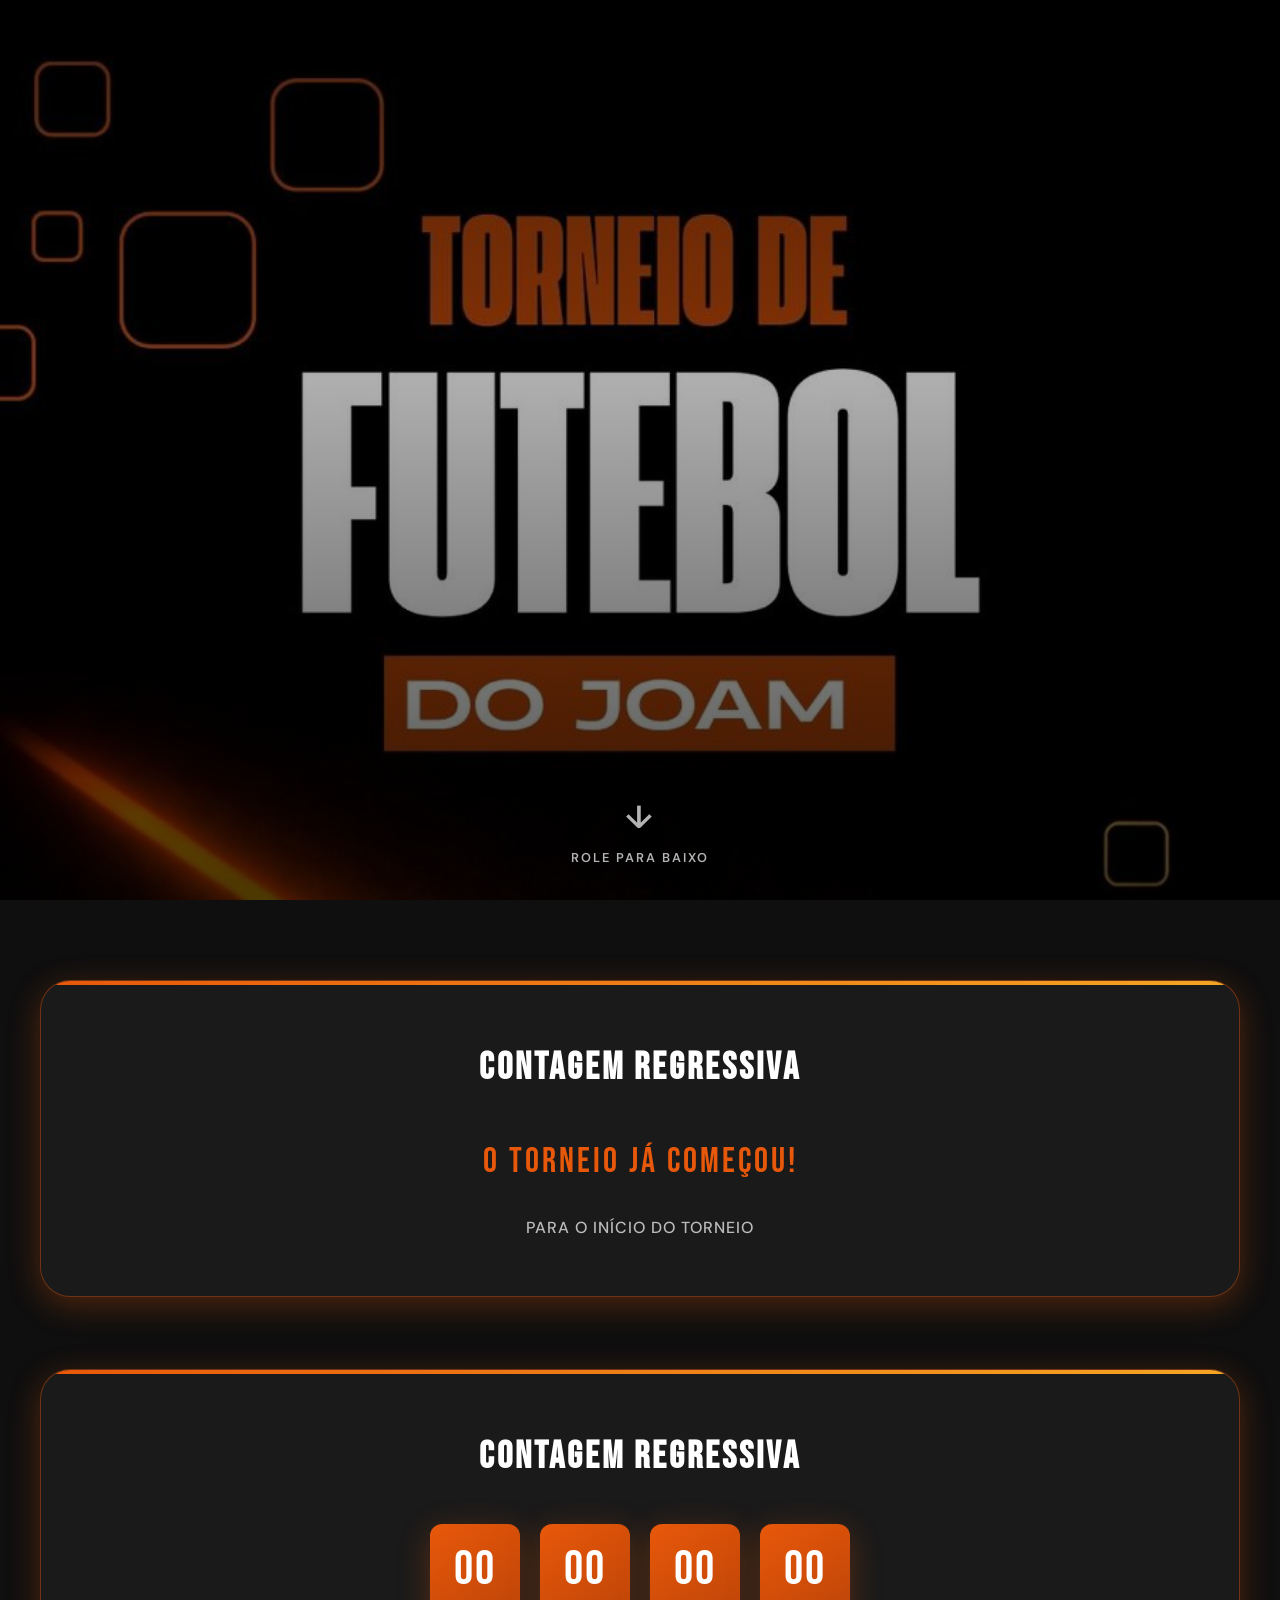
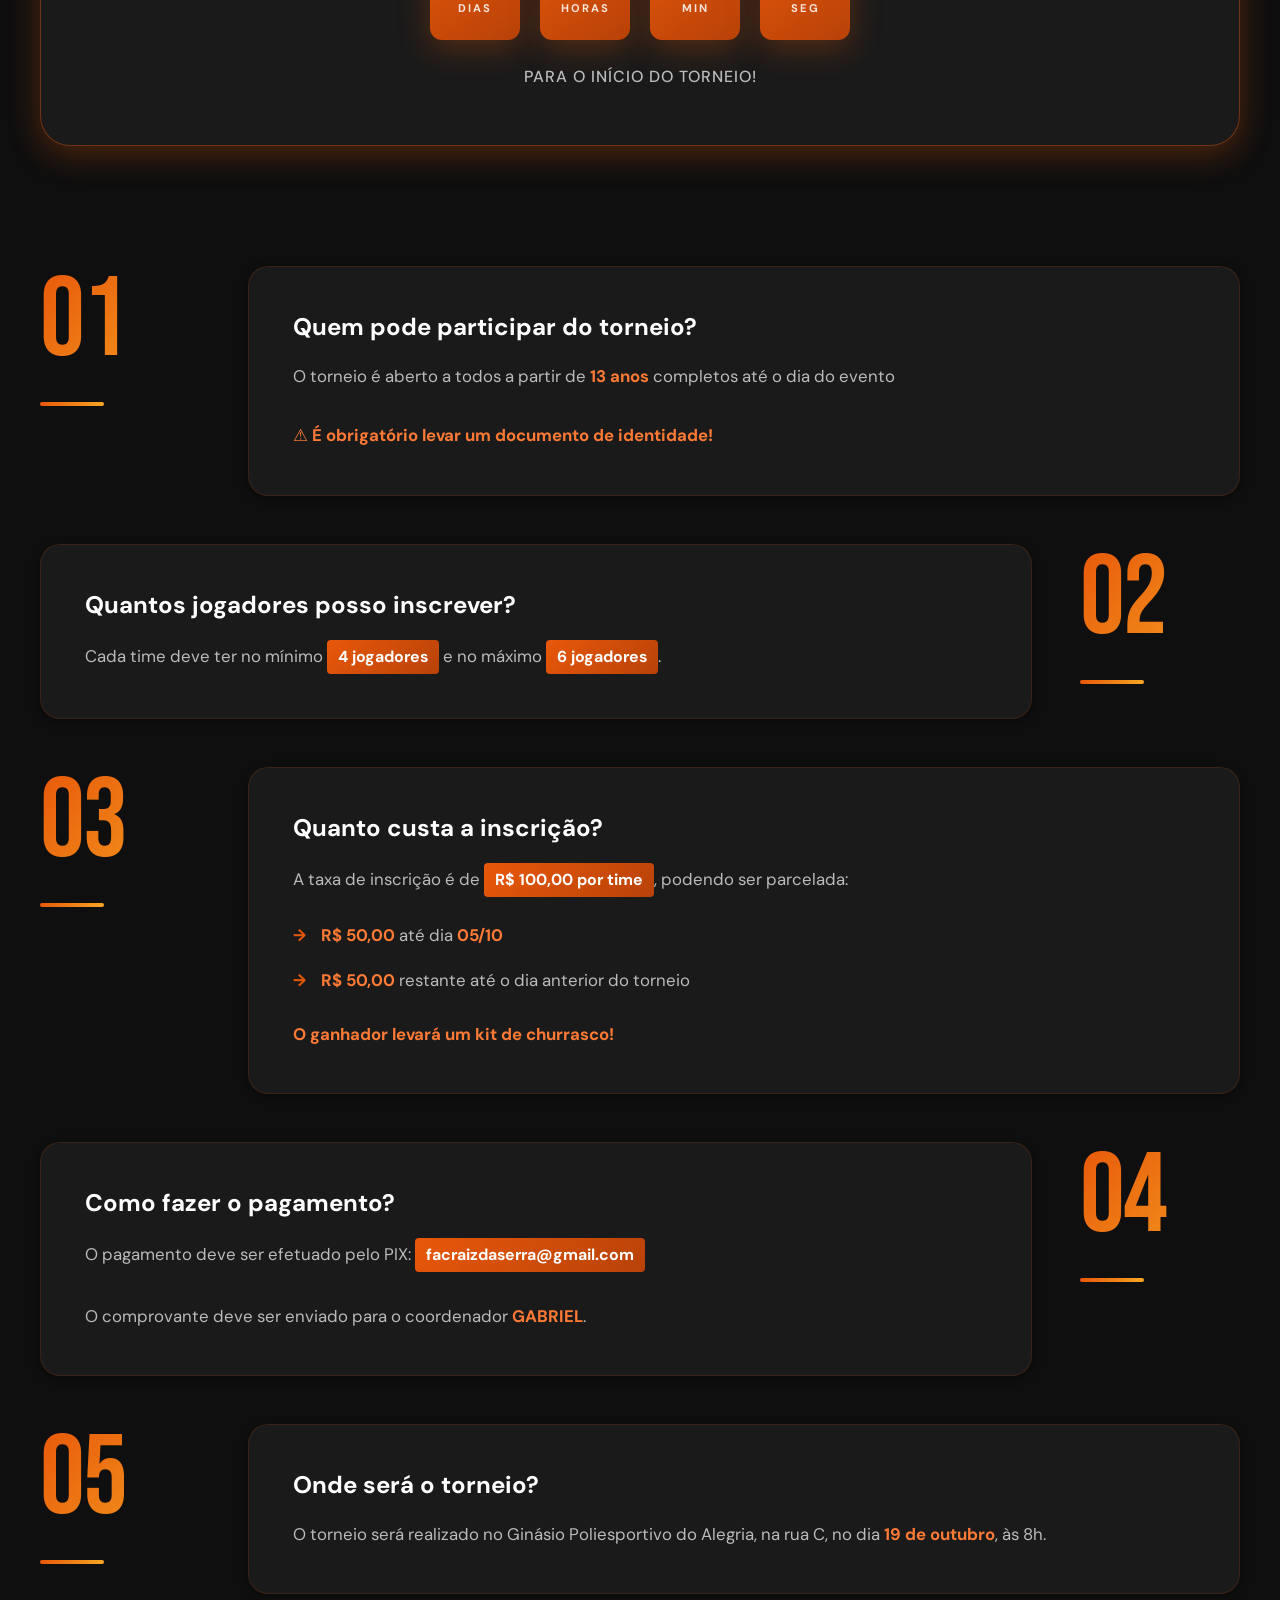
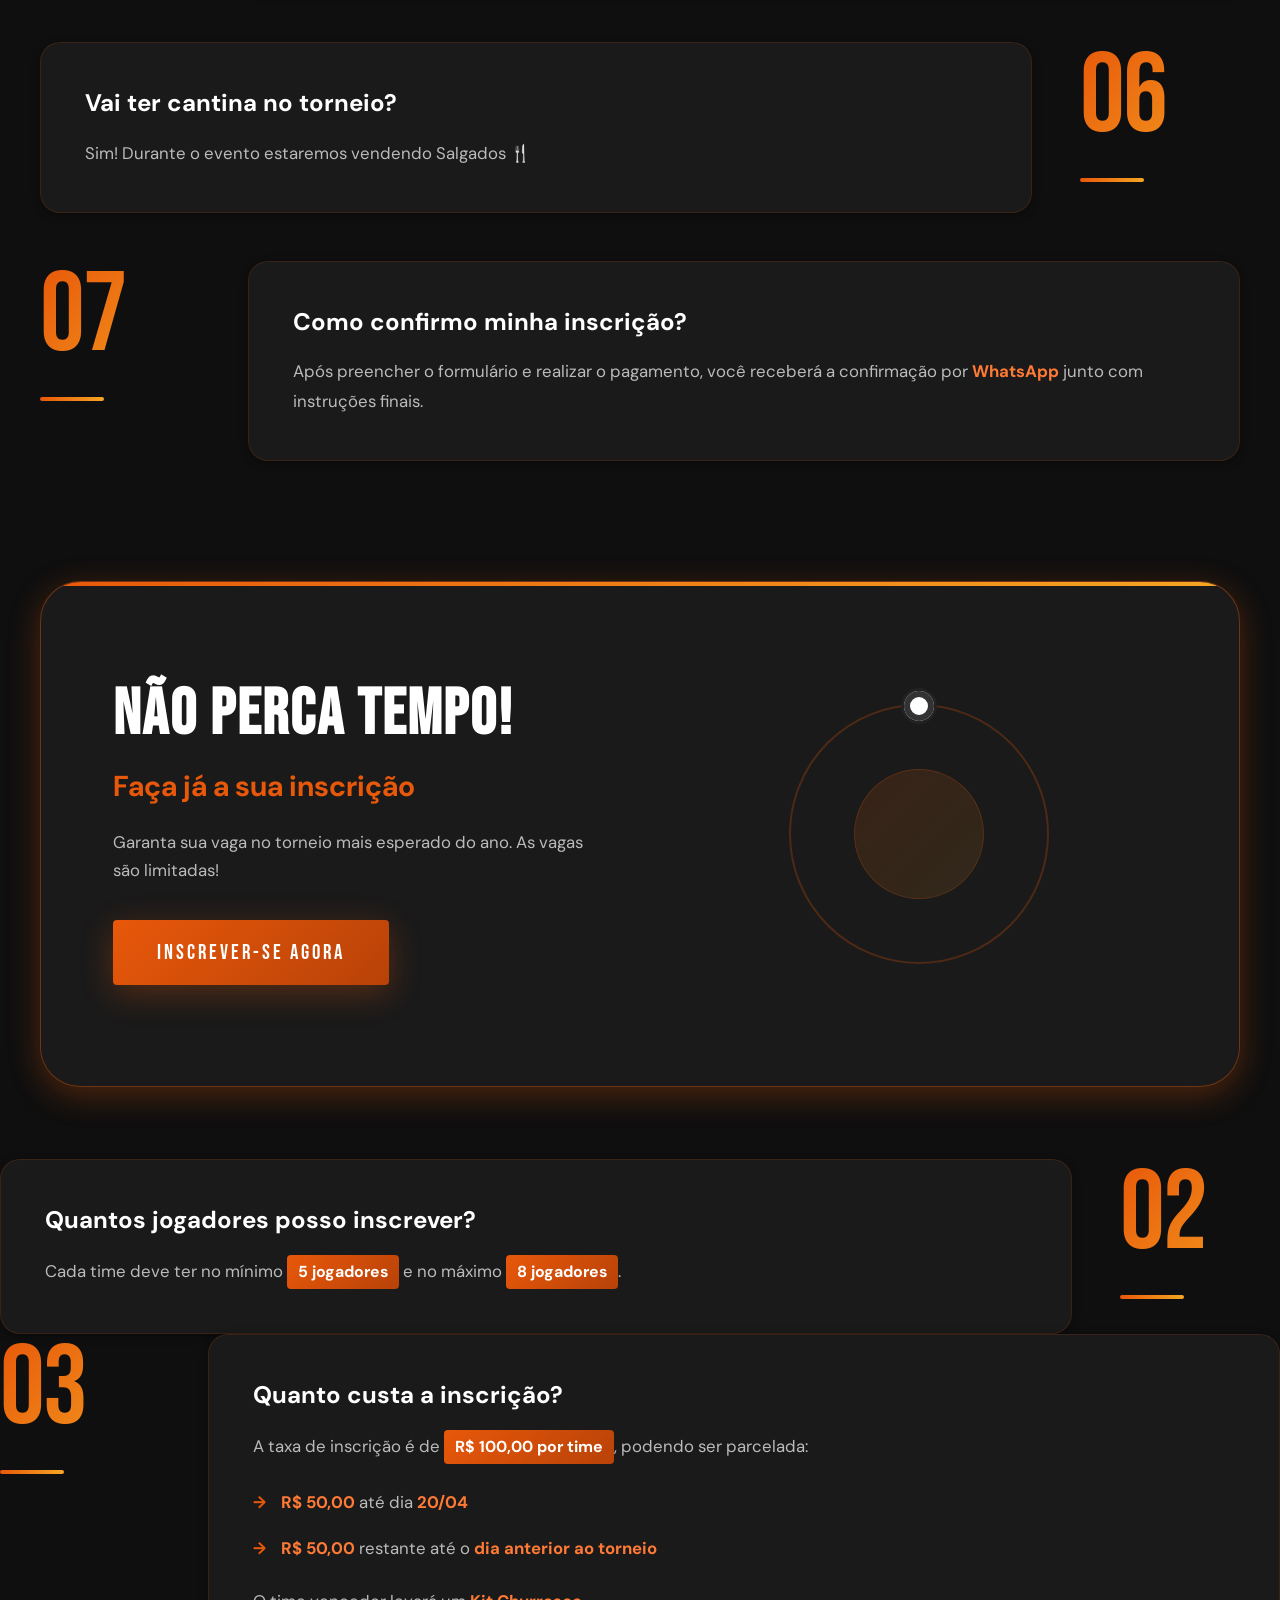
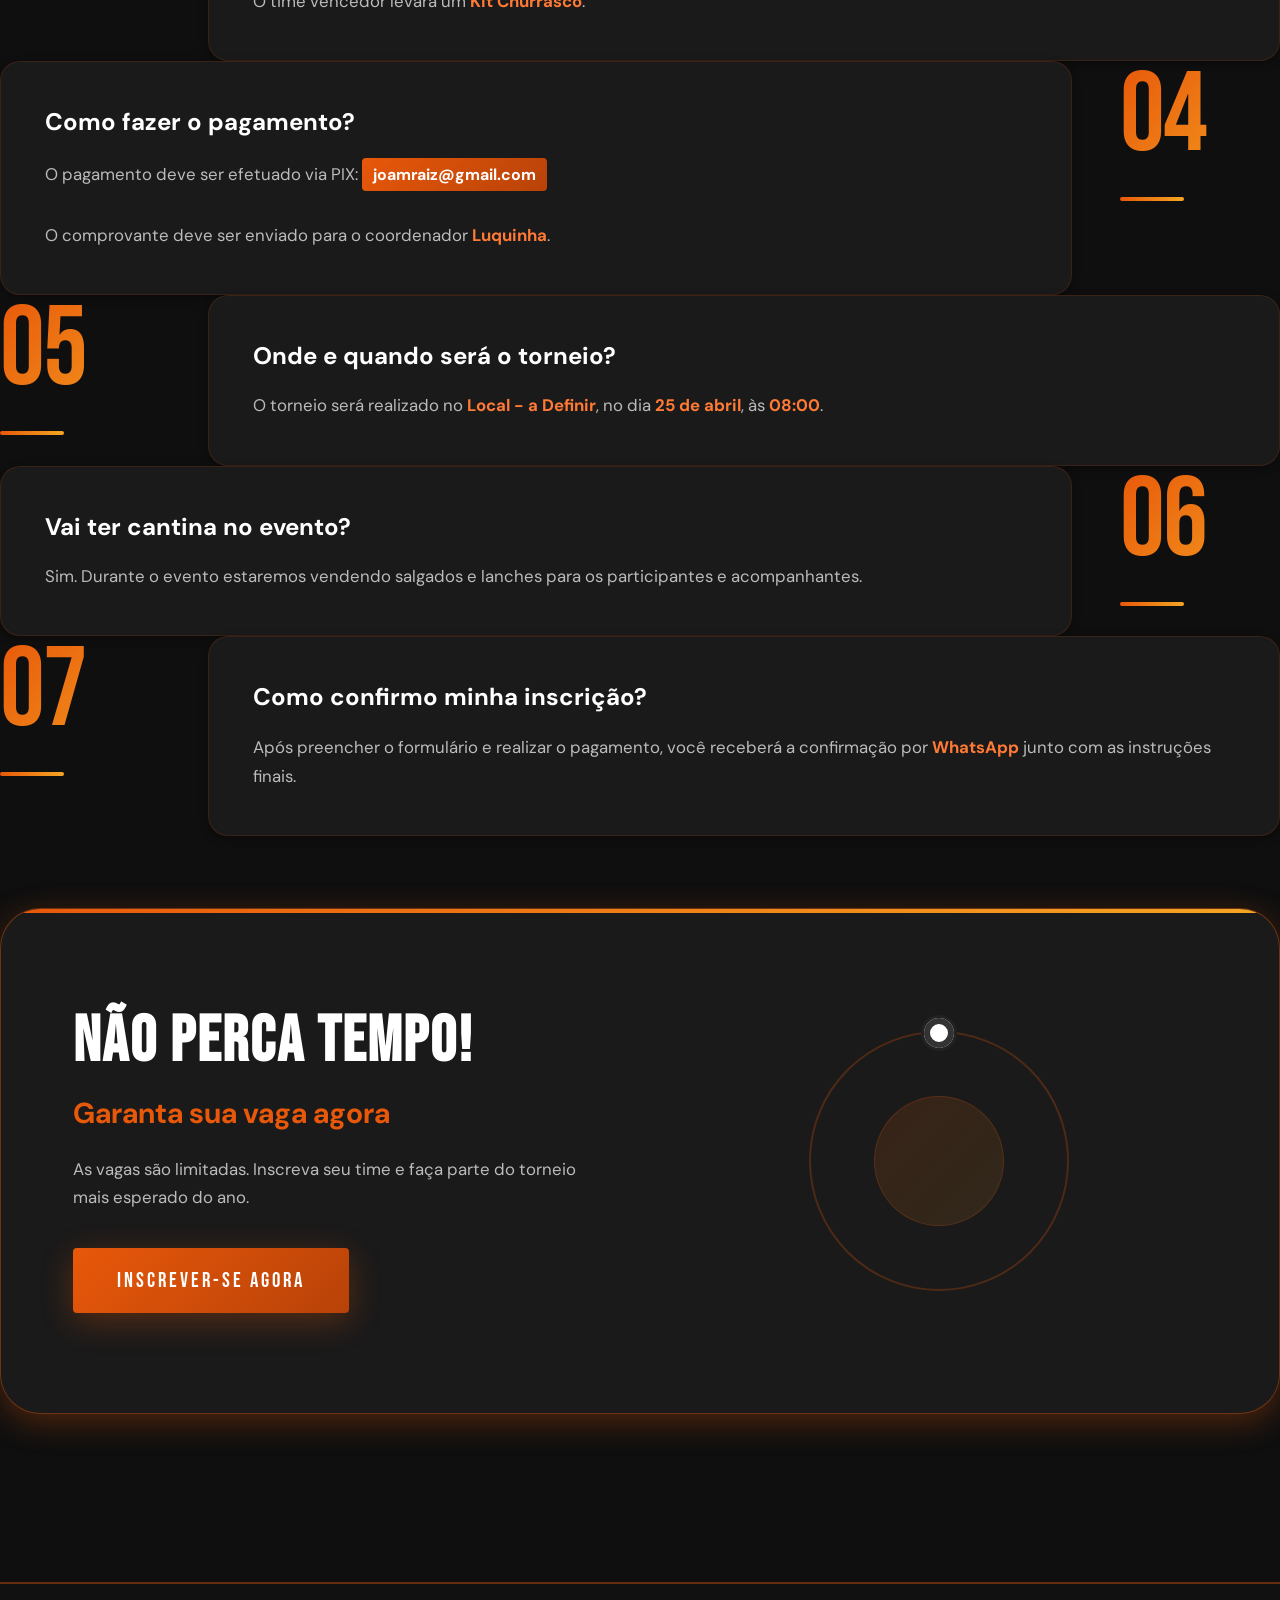
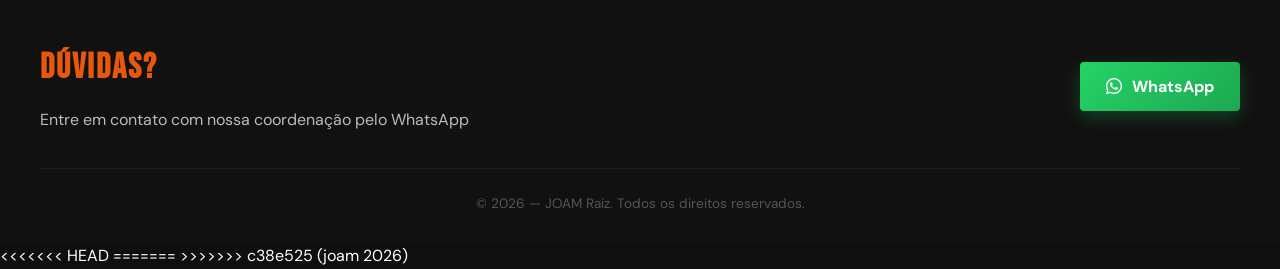
==== commit e4207668: "joam 2026" ====
--- a/Torneio/index.html
+++ b/Torneio/index.html
@@ -1,35 +1,62 @@
 <!DOCTYPE html>
 <html lang="pt-BR">
 <head>
-    <!-- código feito para fins de estudos -->
-    <meta charset="UTF-8">
-    <meta name="viewport" content="width=device-width, initial-scale=1.0">
-    <title>TORNEIO DE VÔLEI - @mpmfacjoam</title>
-    <link rel="stylesheet" href="https://cdnjs.cloudflare.com/ajax/libs/font-awesome/6.4.0/css/all.min.css">
-    <link rel="stylesheet" href="home.css">
+  <meta charset="UTF-8">
+  <meta name="viewport" content="width=device-width, initial-scale=1.0">
+  <title>Torneio de Futsal</title>
+  <link rel="stylesheet" href="https://cdnjs.cloudflare.com/ajax/libs/font-awesome/6.4.0/css/all.min.css">
+  <link rel="stylesheet" href="home.css">
 </head>
 <body>
-    <div class="bg-animation"></div>
-    <div class="bg-overlay"></div>
-
-    <!-- Geometric shapes -->
-    <div class="geometric-shape shape-1"></div>
-    <div class="geometric-shape shape-2"></div>
-    <div class="geometric-shape shape-3"></div>
-
-    <!-- Header Section -->
-    <section class="header-section" id="home">
-        <h1 class="main-title">TORNEIO DE VÔLEI - SJRAIZ</h1>
-        
-        <div class="scroll-indicator" onclick="scrollToSection('content')">
-            <div style="font-size: 2rem;">↓</div>
-            <div>Role para baixo</div>
-        </div>
-    </section>
-
-    <!-- Content Section -->
-    <section class="content-section" id="content">
-        <div class="container">
+  <div class="bg-animation"></div>
+  <div class="bg-overlay"></div>
+
+  <div class="geometric-shape shape-1"></div>
+  <div class="geometric-shape shape-2"></div>
+  <div class="geometric-shape shape-3"></div>
+
+  <!-- Header -->
+  <section class="header-section" id="home">
+    <h1 class="main-title" id="tournamentName"></h1>
+    <div class="main-title-badge" id="tournamentBadge"></div>
+    <div class="scroll-indicator" onclick="scrollToSection('content')">
+      <div style="font-size: 2rem;">↓</div>
+      <div>Role para baixo</div>
+    </div>
+  </section>
+
+  <!-- Conteúdo -->
+  <section class="content-section" id="content">
+    <div class="container">
+
+      <!-- Contagem regressiva -->
+      <div class="countdown-section">
+        <div class="countdown-container">
+          <h2 class="countdown-title">Contagem Regressiva</h2>
+          <div class="countdown-timer" id="countdown">
+            <div class="countdown-item">
+              <span class="countdown-number" id="days">00</span>
+              <span class="countdown-label">Dias</span>
+            </div>
+            <div class="countdown-item">
+              <span class="countdown-number" id="hours">00</span>
+              <span class="countdown-label">Horas</span>
+            </div>
+            <div class="countdown-item">
+              <span class="countdown-number" id="minutes">00</span>
+              <span class="countdown-label">Min</span>
+            </div>
+            <div class="countdown-item">
+              <span class="countdown-number" id="seconds">00</span>
+              <span class="countdown-label">Seg</span>
+            </div>
+          </div>
+          <p class="countdown-subtitle">Para o início do torneio</p>
+        </div>
+      </div>
+
+      <!-- FAQ -->
+      <div class="faq-container">
 
          <!-- contagem Section  -->
             <div class="countdown-section">
@@ -157,31 +184,124 @@
                     </div>
                 </div>
             </div>
-        </div>
-    </section>
-
-    <!-- Footer + botao do wpp direto-->
-    <footer class="footer-section">
-        <div class="container">
-            <div class="footer-content">
-                <div class="footer-info">
-                    <h3 class="footer-title">Dúvidas?</h3>
-                    <p class="footer-subtitle">Entre em contato com nossa coordenação</p>
-                </div>
-                <div class="footer-contact">
-                    <button class="btn-share whatsapp" onclick="shareOnWhatsApp()">
-                        <i class="fab fa-whatsapp"></i>
-                        <span>WhatsApp</span>
-                    </button>
-                </div>
-            </div>
-            <div class="footer-bottom">
-                <p>&copy; 2025 Torneio de Vôlei - SJRAIZ. Todos os direitos reservados.</p>
-            </div>
-        </div>
-    </footer>
-    <script src="home.js" defer></script>
+          </div>
+        </div>
+
+        <div class="faq-item">
+          <div class="faq-number">02</div>
+          <div class="faq-content">
+            <h2 class="faq-question">Quantos jogadores posso inscrever?</h2>
+            <div class="faq-answer">
+              Cada time deve ter no mínimo <span class="highlight"><span id="minPlayers">4</span> jogadores</span> e no máximo <span class="highlight"><span id="maxPlayers">6</span> jogadores</span>.
+            </div>
+          </div>
+        </div>
+
+        <div class="faq-item">
+          <div class="faq-number">03</div>
+          <div class="faq-content">
+            <h2 class="faq-question">Quanto custa a inscrição?</h2>
+            <div class="faq-answer">
+              A taxa de inscrição é de <span class="highlight" id="priceValue"></span>, podendo ser parcelada:
+              <ul>
+                <li><strong id="installment1Value"></strong> até dia <strong id="installment1Deadline"></strong></li>
+                <li><strong id="installment2Value"></strong> restante até o <strong id="installment2Deadline"></strong></li>
+              </ul>
+              O time vencedor levará um <strong id="prize"></strong>.
+            </div>
+          </div>
+        </div>
+
+        <div class="faq-item">
+          <div class="faq-number">04</div>
+          <div class="faq-content">
+            <h2 class="faq-question">Como fazer o pagamento?</h2>
+            <div class="faq-answer">
+              O pagamento deve ser efetuado via PIX: <span class="highlight" id="pixKey"></span>
+              <br><br>
+              O comprovante deve ser enviado para o coordenador <strong id="coordinatorName"></strong>.
+            </div>
+          </div>
+        </div>
+
+        <div class="faq-item">
+          <div class="faq-number">05</div>
+          <div class="faq-content">
+            <h2 class="faq-question">Onde e quando será o torneio?</h2>
+            <div class="faq-answer" id="tournamentInfo"></div>
+          </div>
+        </div>
+
+        <div class="faq-item">
+          <div class="faq-number">06</div>
+          <div class="faq-content">
+            <h2 class="faq-question">Vai ter cantina no evento?</h2>
+            <div class="faq-answer">
+              Sim. Durante o evento estaremos vendendo salgados e lanches para os participantes e acompanhantes.
+            </div>
+          </div>
+        </div>
+
+        <div class="faq-item">
+          <div class="faq-number">07</div>
+          <div class="faq-content">
+            <h2 class="faq-question">Como confirmo minha inscrição?</h2>
+            <div class="faq-answer">
+              Após preencher o formulário e realizar o pagamento, você receberá a confirmação por <strong>WhatsApp</strong> junto com as instruções finais.
+            </div>
+          </div>
+        </div>
+
+      </div>
+
+      <!-- CTA -->
+      <div class="cta-section">
+        <div class="cta-container">
+          <div class="cta-content">
+            <h2 class="cta-title">Não perca tempo!</h2>
+            <p class="cta-subtitle">Garanta sua vaga agora</p>
+            <p class="cta-description">As vagas são limitadas. Inscreva seu time e faça parte do torneio mais esperado do ano.</p>
+            <button class="cta-button">
+              <span>INSCREVER-SE AGORA</span>
+            </button>
+          </div>
+          <div class="cta-visual">
+            <div class="cta-circle"></div>
+            <div class="cta-circle-small"></div>
+          </div>
+        </div>
+      </div>
+
+    </div>
+  </section>
+
+  <!-- Footer -->
+  <footer class="footer-section">
+    <div class="container">
+      <div class="footer-content">
+        <div class="footer-info">
+          <h3 class="footer-title">Dúvidas?</h3>
+          <p class="footer-subtitle">Entre em contato com nossa coordenação pelo WhatsApp</p>
+        </div>
+        <div class="footer-contact">
+          <button class="btn-share whatsapp" onclick="shareOnWhatsApp()">
+            <i class="fab fa-whatsapp"></i>
+            <span>WhatsApp</span>
+          </button>
+        </div>
+      </div>
+      <div class="footer-bottom">
+        <p>&copy; 2026 — JOAM Raiz. Todos os direitos reservados.</p>
+      </div>
+    </div>
+  </footer>
+
+  <script src="home.js" defer></script>
 </body>
+<<<<<<< HEAD
 
 </html>
 
+=======
+</html>
+>>>>>>> c38e525 (joam 2026)
--- a/Torneio/home.css
+++ b/Torneio/home.css
@@ -1,889 +1,707 @@
-        * {
-            margin: 0;
-            padding: 0;
-            box-sizing: border-box;
-        }
-
-        :root {
-            --primary: #2D5B7A;
-            --secondary: #6A4C93;
-            --accent: #38B2AC;
-            --neutral-dark: #2D3748;
-            --neutral-light: #F7FAFC;
-            --text-dark: #1A202C;
-            --text-light: #FFFFFF;
-            --success: #48BB78;
-            --glass-bg: rgba(255,255,255,0.15);
-            --glass-border: rgba(255,255,255,0.25);
-            --card-bg: rgba(255, 255, 255, 0.95);
-        }
-
-        body {
-            font-family: 'Inter', -apple-system, BlinkMacSystemFont, sans-serif;
-            line-height: 1.6;
-            color: var(--text-dark);
-            background: linear-gradient(135deg, #F7FAFC 0%, #E6FFFA 50%, #EBF4FF 100%);
-            min-height: 100vh;
-            overflow-x: hidden;
-        }
-
-        .bg-animation {
-            position: fixed;
-            top: 0;
-            left: 0;
-            width: 100%;
-            height: 100%;
-            z-index: -2;
-            background: linear-gradient(-45deg, #E6FFFA, #EBF4FF, #FAF5FF, #E6FFFA);
-            background-size: 400% 400%;
-            animation: gradientBG 15s ease infinite;
-        }
-
-        @keyframes gradientBG {
-            0% { background-position: 0% 50%; }
-            25% { background-position: 100% 50%; }
-            50% { background-position: 100% 100%; }
-            75% { background-position: 0% 100%; }
-            100% { background-position: 0% 50%; }
-        }
-
-        .bg-overlay {
-            position: fixed;
-            top: 0;
-            left: 0;
-            width: 100%;
-            height: 100%;
-            background: rgba(255,255,255,0.1);
-            z-index: -1;
-        }
-
-        /* Header -com Banner- */
-        .header-section {
-            height: 100vh;
-            display: flex;
-            flex-direction: column;
-            justify-content: center;
-            align-items: center;
-            text-align: center;
-            position: relative;
-            overflow: hidden;
-        }
-
-        .banner-container {
-            width: 100%;
-            height: 300px;
-            background: var(--card-bg);
-            backdrop-filter: blur(25px);
-            border: 3px solid var(--primary);
-            border-radius: 30px;
-            display: flex;
-            align-items: center;
-            justify-content: center;
-            margin-bottom: 60px;
-            position: relative;
-            max-width: 800px;
-            box-shadow: 0 25px 50px rgba(45, 91, 122, 0.2), 0 0 0 1px rgba(106, 76, 147, 0.2);
-        }
-
-        .banner-container::before {
-            content: '';
-            position: absolute;
-            top: 0;
-            left: 0;
-            right: 0;
-            bottom: 0;
-            background: linear-gradient(45deg, rgba(45, 91, 122, 0.1), transparent, rgba(106, 76, 147, 0.1));
-            border-radius: 27px;
-            pointer-events: none;
-        }
-
-        .banner-placeholder {
-            color: var(--text-dark);
-            font-size: 1.4rem;
-            font-weight: 600;
-        }
-
-        .main-title {
-            font-size: clamp(3rem, 8vw, 6rem);
-            font-weight: 900;
-            background: linear-gradient(45deg, var(--primary), var(--secondary), var(--accent));
-            background-size: 400% 400%;
-            -webkit-background-clip: text;
-            background-clip: text;
-            -webkit-text-fill-color: transparent;
-            animation: textShimmer 4s ease-in-out infinite;
-            margin-bottom: 30px;
-            letter-spacing: -2px;
-            filter: drop-shadow(0 0 20px rgba(45, 91, 122, 0.3));
-        }
-
-        @keyframes textShimmer {
-            0%, 100% { background-position: 0% 50%; }
-            50% { background-position: 100% 50%; }
-        }
-
-        .scroll-indicator {
-            position: absolute;
-            bottom: 30px;
-            left: 50%;
-            transform: translateX(-50%);
-            color: var(--text-dark);
-            animation: bounce 2s infinite;
-            cursor: pointer;
-            font-weight: 600;
-        }
-
-        @keyframes bounce {
-            0%, 20%, 50%, 80%, 100% { transform: translateX(-50%) translateY(0); }
-            40% { transform: translateX(-50%) translateY(-10px); }
-            60% { transform: translateX(-50%) translateY(-5px); }
-        }
-
-        /* Conteúdo Principal */
-        .content-section {
-            min-height: 100vh;
-            padding: 80px 0; 
-            position: relative;
-            background: var(--neutral-light);
-        }
-
-        .container {
-            max-width: 1400px;
-            margin: 0 auto;
-            padding: 0 40px;
-        }
-
-        .faq-container {
-            display: grid;
-            gap: 60px; 
-        }
-
-        .faq-item {
-            display: grid;
-            grid-template-columns: 1fr 2fr;
-            gap: 60px;
-            align-items: start;
-            opacity: 0;
-            transform: translateY(50px);
-            animation: fadeInUp 0.8s ease forwards;
-            margin-bottom: 30px; /* Aumentei o espaçamento entre os itens */
-        }
-
-        .faq-item:nth-child(even) {
-            grid-template-columns: 2fr 1fr;
-            direction: rtl;
-        }
-
-        .faq-item:nth-child(even) > * {
-            direction: ltr;
-        }
-
-        .faq-item:nth-child(1) { animation-delay: 0.1s; }
-        .faq-item:nth-child(2) { animation-delay: 0.2s; }
-        .faq-item:nth-child(3) { animation-delay: 0.3s; }
-        .faq-item:nth-child(4) { animation-delay: 0.4s; }
-        .faq-item:nth-child(5) { animation-delay: 0.5s; }
-        .faq-item:nth-child(6) { animation-delay: 0.6s; }
-
-        @keyframes fadeInUp {
-            to {
-                opacity: 1;
-                transform: translateY(0);
-            }
-        }
-
-        .faq-number {
-            font-size: 8rem;
-            font-weight: 900;
-            background: linear-gradient(45deg, var(--primary), var(--secondary));
-            -webkit-background-clip: text;
-            background-clip: text;
-            -webkit-text-fill-color: transparent;
-            line-height: 0.8;
-            position: relative;
-            filter: drop-shadow(0 0 25px rgba(45, 91, 122, 0.3));
-        }
-
-        .faq-number::after {
-            content: '';
-            position: absolute;
-            width: 100px;
-            height: 6px;
-            background: linear-gradient(45deg, var(--primary), var(--accent));
-            bottom: -20px;
-            left: 0;
-            border-radius: 3px;
-            box-shadow: 0 0 15px rgba(56, 178, 172, 0.4);
-        }
-
-        .faq-content {
-            background: var(--card-bg);
-            backdrop-filter: blur(25px);
-            border: 2px solid var(--primary);
-            border-radius: 25px;
-            padding: 50px;
-            position: relative;
-            transition: all 0.3s cubic-bezier(0.4, 0, 0.2, 1);
-            box-shadow: 0 10px 40px rgba(45, 91, 122, 0.15);
-        }
-
-        .faq-content::before {
-            content: '';
-            position: absolute;
-            top: 0;
-            left: 0;
-            right: 0;
-            bottom: 0;
-            background: linear-gradient(45deg, rgba(45, 91, 122, 0.05), transparent, rgba(106, 76, 147, 0.05));
-            border-radius: 23px;
-            pointer-events: none;
-            opacity: 0;
-            transition: opacity 0.3s ease;
-        }
-
-        .faq-content:hover::before {
-            opacity: 1;
-        }
-
-        .faq-content:hover {
-            transform: translateY(-12px);
-            box-shadow: 0 25px 60px rgba(45, 91, 122, 0.2), 0 10px 40px rgba(106, 76, 147, 0.15);
-            border-color: var(--secondary);
-        }
-
-        .faq-question {
-            font-size: 1.8rem;
-            font-weight: 700;
-            color: var(--text-dark);
-            margin-bottom: 25px;
-            line-height: 1.3;
-        }
-
-        .faq-answer {
-            font-size: 1.1rem;
-            color: rgba(26,26,26,0.85);
-            line-height: 1.7;
-        }
-
-        .faq-answer strong {
-            background: linear-gradient(45deg, var(--primary), var(--secondary));
-            -webkit-background-clip: text;
-            background-clip: text;
-            -webkit-text-fill-color: transparent;
-            font-weight: 700;
-        }
-
-        .faq-answer ul {
-            margin: 20px 0;
-            padding-left: 0;
-            list-style: none;
-        }
-
-        .faq-answer li {
-            padding: 10px 0;
-            padding-left: 30px;
-            position: relative;
-        }
-
-        .faq-answer li::before {
-            content: '→';
-            position: absolute;
-            left: 0;
-            color: var(--secondary);
-            font-weight: bold;
-            font-size: 1.1rem;
-        }
-
-        .highlight {
-            background: linear-gradient(45deg, var(--primary), var(--accent));
-            padding: 4px 12px;
-            border-radius: 20px;
-            color: white;
-            font-weight: 700;
-            display: inline-block;
-            margin: 0 2px;
-        }
-
-        .countdown-section {
-            margin: 80px 0; 
-            text-align: center;
-            background: var(--neutral-light);
-        }
-
-        .countdown-container {
-            background: var(--card-bg);
-            backdrop-filter: blur(20px);
-            border: 2px solid var(--primary);
-            border-radius: 30px;
-            padding: 60px 40px;
-            position: relative;
-            overflow: hidden;
-        }
-
-        .countdown-title {
-            font-size: 2.5rem;
-            font-weight: 700;
-            color: var(--text-dark);
-            margin-bottom: 40px;
-            text-transform: uppercase;
-            letter-spacing: 2px;
-        }
-
-        .countdown-timer {
-            display: flex;
-            justify-content: center;
-            gap: 30px;
-            margin-bottom: 30px;
-        }
-
-        .countdown-item {
-            display: flex;
-            flex-direction: column;
-            align-items: center;
-            background: linear-gradient(135deg, var(--primary), var(--accent));
-            border-radius: 20px;
-            padding: 25px 20px;
-            min-width: 100px;
-            box-shadow: 0 15px 35px rgba(45, 91, 122, 0.25);
-            transition: transform 0.3s ease;
-        }
-
-        .countdown-item:hover {
-            transform: translateY(-5px);
-        }
-
-        .countdown-number {
-            font-size: 3rem;
-            font-weight: 900;
-            color: white;
-            line-height: 1;
-        }
-
-        .countdown-label {
-            font-size: 0.9rem;
-            font-weight: 600;
-            color: rgba(255,255,255,0.9);
-            text-transform: uppercase;
-            letter-spacing: 1px;
-            margin-top: 5px;
-        }
-
-        .countdown-subtitle {
-            font-size: 1.2rem;
-            color: var(--text-dark);
-            font-weight: 500;
-        }
-
-        .countdown-finished {
-            font-size: 2rem;
-            font-weight: 700;
-            color: var(--primary);
-            text-transform: uppercase;
-        }
-
-        .cta-section {
-            margin: 80px 0;
-            background: var(--neutral-light);
-        }
-
-        .cta-container {
-            display: grid;
-            grid-template-columns: 1fr 1fr;
-            gap: 60px;
-            align-items: center;
-            background: var(--card-bg);
-            backdrop-filter: blur(25px);
-            border: 2px solid var(--secondary);
-            border-radius: 40px;
-            padding: 80px;
-            position: relative;
-            overflow: hidden;
-        }
-
-        .cta-container::before {
-            content: '';
-            position: absolute;
-            top: 0;
-            left: 0;
-            right: 0;
-            bottom: 0;
-            background: linear-gradient(45deg, rgba(45, 91, 122, 0.05), transparent, rgba(106, 76, 147, 0.05));
-            pointer-events: none;
-        }
-
-        .cta-title {
-            font-size: 3.5rem;
-            font-weight: 900;
-            color: var(--text-dark);
-            margin-bottom: 20px;
-            line-height: 1.1;
-        }
-
-        .cta-subtitle {
-            font-size: 2rem;
-            font-weight: 700;
-            background: linear-gradient(45deg, var(--primary), var(--secondary));
-            -webkit-background-clip: text;
-            background-clip: text;
-            -webkit-text-fill-color: transparent;
-            margin-bottom: 25px;
-        }
-
-        .cta-description {
-            font-size: 1.2rem;
-            color: rgba(26,26,26,0.8);
-            margin-bottom: 40px;
-            line-height: 1.6;
-        }
-
-        .cta-button {
-            display: inline-flex;
-            align-items: center;
-            gap: 15px;
-            background: linear-gradient(45deg, var(--secondary), #553C9A);
-            color: white;
-            border: none;
-            font-size: 1.1rem;
-            font-weight: 900;
-            padding: 25px 45px;
-            border-radius: 60px;
-            cursor: pointer;
-            transition: all 0.3s ease;
-            text-transform: uppercase;
-            letter-spacing: 1px;
-            box-shadow: 0 15px 35px rgba(106, 76, 147, 0.3);
-        }
-
-        .cta-button:hover {
-            transform: translateY(-8px) scale(1.05);
-            box-shadow: 0 25px 50px rgba(106, 76, 147, 0.4);
-            background: linear-gradient(45deg, #553C9A, #44337A);
-        }
-
-        .cta-visual {
-            position: relative;
-            height: 400px;
-            display: flex;
-            align-items: center;
-            justify-content: center;
-        }
-
-        .cta-circle {
-            width: 300px;
-            height: 300px;
-            border: 3px solid rgba(45, 91, 122, 0.3);
-            border-radius: 50%;
-            position: absolute;
-            animation: rotate 20s linear infinite;
-        }
-
-        .cta-circle::before {
-            content: '🏐';
-            position: absolute;
-            font-size: 3rem;
-            top: -20px;
-            left: 50%;
-            transform: translateX(-50%);
-        }
-
-        .cta-circle-small {
-            width: 150px;
-            height: 150px;
-            background: linear-gradient(45deg, rgba(45, 91, 122, 0.2), rgba(56, 178, 172, 0.2));
-            border-radius: 50%;
-            animation: rotate 15s linear infinite reverse;
-        }
-
-        @keyframes rotate {
-            from { transform: rotate(0deg); }
-            to { transform: rotate(360deg); }
-        }
-
-        .footer-section {
-            background: var(--card-bg);
-            backdrop-filter: blur(25px);
-            border-top: 3px solid var(--primary);
-            padding: 60px 0 30px;
-            margin-top: 60px; 
-            position: relative;
-        }
-
-        .footer-section::before {
-            content: '';
-            position: absolute;
-            top: 0;
-            left: 0;
-            right: 0;
-            bottom: 0;
-            background: linear-gradient(45deg, rgba(45, 91, 122, 0.1), transparent, rgba(106, 76, 147, 0.1));
-            pointer-events: none;
-        }
-
-        .footer-content {
-            display: grid;
-            grid-template-columns: 1fr 1fr;
-            gap: 60px;
-            align-items: center;
-            margin-bottom: 40px;
-            position: relative;
-            z-index: 1;
-            max-width: 1400px;
-            margin: 0 auto 40px auto;
-            padding: 0 40px;
-        }
-
-        .footer-title {
-            font-size: 2rem;
-            font-weight: 700;
-            background: linear-gradient(45deg, var(--primary), var(--secondary));
-            -webkit-background-clip: text;
-            background-clip: text;
-            -webkit-text-fill-color: transparent;
-            margin-bottom: 15px;
-            filter: drop-shadow(0 0 10px rgba(45, 91, 122, 0.2));
-        }
-
-        .footer-subtitle {
-            font-size: 1.2rem;
-            color: rgba(26,26,26,0.8);
-            line-height: 1.6;
-        }
-
-        .footer-contact {
-            text-align: right;
-        }
-
-        .footer-bottom {
-            text-align: center;
-            padding-top: 30px;
-            border-top: 1px solid rgba(45, 91, 122, 0.2);
-            color: rgba(26,26,26,0.6);
-            position: relative;
-            z-index: 1;
-        }
-
-        .btn-share.whatsapp {
-            background: linear-gradient(135deg, var(--success), #38A169);
-            color: white;
-            border: none;
-            padding: 15px 25px;
-            border-radius: 50px;
-            font-size: 1.1rem;
-            cursor: pointer;
-            display: inline-flex;
-            align-items: center;
-            gap: 10px;
-            transition: all 0.3s cubic-bezier(0.4, 0, 0.2, 1);
-            box-shadow: 0 6px 20px rgba(72, 187, 120, 0.3);
-            position: relative;
-            overflow: hidden;
-            text-decoration: none;
-        }
-
-        .btn-share.whatsapp::before {
-            content: '';
-            position: absolute;
-            top: 0;
-            left: -100%;
-            width: 100%;
-            height: 100%;
-            background: linear-gradient(90deg, transparent, rgba(255,255,255,0.3), transparent);
-            transition: left 0.6s;
-        }
-
-        .btn-share.whatsapp:hover::before {
-            left: 100%;
-        }
-
-        .btn-share.whatsapp:hover {
-            transform: translateY(-3px);
-            box-shadow: 0 10px 30px rgba(72, 187, 120, 0.4);
-            background: linear-gradient(135deg, #38A169, #2F855A);
-        }
-
-        .btn-share.whatsapp:active {
-            transform: translateY(-1px);
-            transition: transform 0.1s;
-        }
-
-        .btn-share.whatsapp i {
-            font-size: 1.2rem;
-        }
-
-        .geometric-shape {
-            position: absolute;
-            pointer-events: none;
-        }
-
-        .shape-1 {
-            width: 200px;
-            height: 200px;
-            background: linear-gradient(45deg, rgba(45, 91, 122, 0.1), transparent);
-            border-radius: 50%;
-            top: 20%;
-            right: 10%;
-            animation: float 8s ease-in-out infinite;
-        }
-
-        .shape-2 {
-            width: 150px;
-            height: 150px;
-            background: linear-gradient(45deg, transparent, rgba(106, 76, 147, 0.1));
-            transform: rotate(45deg);
-            bottom: 30%;
-            left: 5%;
-            animation: float 10s ease-in-out infinite reverse;
-        }
-
-        .shape-3 {
-            width: 100px;
-            height: 100px;
-            background: linear-gradient(45deg, rgba(45, 91, 122, 0.08), rgba(106, 76, 147, 0.05));
-            border-radius: 20px;
-            top: 60%;
-            right: 20%;
-            animation: float 6s ease-in-out infinite;
-            animation-delay: 2s;
-        }
-
-        @keyframes float {
-            0%, 100% { transform: translateY(0) rotate(0deg); }
-            50% { transform: translateY(-30px) rotate(180deg); }
-        }
-
-        /* Responsividade */
-        @media (max-width: 1024px) {
-            .faq-container {
-                gap: 50px;
-            }
-            
-            .faq-item {
-                grid-template-columns: 1fr;
-                gap: 30px;
-                text-align: center;
-            }
-
-            .faq-item:nth-child(even) {
-                grid-template-columns: 1fr;
-                direction: ltr;
-            }
-
-            .faq-number {
-                font-size: 6rem;
-                margin-bottom: 20px;
-                margin-top: 10px;
-            }
-
-            .container {
-                padding: 0 20px;
-            }
-
-            .countdown-timer {
-                gap: 20px;
-            }
-
-            .countdown-item {
-                min-width: 80px;
-                padding: 20px 15px;
-            }
-
-            .countdown-number {
-                font-size: 2.5rem;
-            }
-
-            .cta-container {
-                grid-template-columns: 1fr;
-                gap: 40px;
-                text-align: center;
-                padding: 60px 40px;
-            }
-
-            .cta-visual {
-                height: 300px;
-            }
-
-            .footer-content {
-                grid-template-columns: 1fr;
-                gap: 40px;
-                text-align: center;
-            }
-
-            .footer-contact {
-                text-align: center;
-            }
-        }
-
-        @media (max-width: 768px) {
-            body {
-                background: linear-gradient(135deg, #F7FAFC 0%, #E6FFFA 100%);
-                min-height: 100vh;
-            }
-
-            .header-section {
-                height: 80vh;
-                padding: 0 20px;
-            }
-
-            .banner-container {
-                height: 200px;
-                margin-bottom: 40px;
-                background: rgba(255,255,255,0.95);
-            }
-
-            .main-title {
-                font-size: 3rem;
-            }
-
-            .faq-container {
-                gap: 40px;
-            }
-            
-        
-            .faq-content {
-                padding: 30px 25px;
-                background: rgba(255,255,255,0.95);
-            }
-
-            .faq-question {
-                font-size: 1.4rem;
-            }
-
-            .countdown-container {
-                padding: 30px 15px;
-                background: rgba(255,255,255,0.95);
-            }
-
-            .countdown-timer {
-                gap: 10px;
-                flex-wrap: wrap;
-            }
-
-            .countdown-item {
-                min-width: 70px;
-                padding: 12px 8px;
-                margin-bottom: 10px;
-            }
-
-            .countdown-number {
-                font-size: 1.5rem;
-            }
-
-            .countdown-title {
-                font-size: 2rem;
-            }
-
-            .cta-container {
-                padding: 40px 25px;
-                background: rgba(255,255,255,0.95);
-            }
-
-            .cta-title {
-                font-size: 2.5rem;
-            }
-
-            .cta-subtitle {
-                font-size: 1.5rem;
-            }
-
-            .cta-description {
-                font-size: 1.1rem;
-            }
-
-            .cta-button {
-                padding: 20px 35px;
-                font-size: 1rem;
-            }
-
-            .cta-visual {
-                height: 200px;
-            }
-
-            .cta-circle {
-                width: 200px;
-                height: 200px;
-            }
-
-            .cta-circle-small {
-                width: 100px;
-                height: 100px;
-            }
-            
-            .footer-section {
-                margin-top: 40px;
-                padding: 40px 0 20px;
-                background: rgba(255,255,255,0.95);
-            }
-
-            .content-section {
-                background: rgba(255,255,255,0.9);
-            }
-
-            .countdown-section {
-                background: rgba(255,255,255,0.9);
-            }
-
-            .cta-section {
-                background: rgba(255,255,255,0.9);
-            }
-        }
-
-        @media (max-width: 480px) {
-            .countdown-number {
-                font-size: 1.8rem;
-            }
-            
-            .countdown-item {
-                min-width: 60px;
-                padding: 12px 8px;
-            }
-            
-            .faq-container {
-                gap: 35px;
-            }            
-          
-            
-            .faq-content {
-                padding: 25px 20px;
-                background: rgba(255,255,255,0.98);
-            }
-            
-            .faq-number {
-                font-size: 5rem;
-            }
-            
-            .cta-title {
-                font-size: 2rem;
-            }
-            
-            .cta-subtitle {
-                font-size: 1.3rem;
-            }
-            
-            .footer-section {
-                margin-top: 30px;
-                background: rgba(255,255,255,0.98);
-            }
-
-            .banner-container {
-                background: rgba(255,255,255,0.98);
-            }
-
-            .countdown-container {
-                background: rgba(255,255,255,0.98);
-            }
-
-            .cta-container {
-                background: rgba(255,255,255,0.98);
-            }
-        }
-
-        /* Rolagem suave */
-        html {
-            scroll-behavior: smooth;
-        }
-
-        /* Estilo de seleção */
-        ::selection {
-            background: rgba(45, 91, 122, 0.3);
-            color: white;
-        }+/* =============================================
+   HOME.CSS — Torneio de Futsal JOAM
+   Paleta: preto · laranja · branco
+   ============================================= */
+
+@import url('https://fonts.googleapis.com/css2?family=Bebas+Neue&family=Barlow+Condensed:wght@400;600;700;800&family=DM+Sans:wght@400;500;700&display=swap');
+
+*, *::before, *::after {
+  margin: 0;
+  padding: 0;
+  box-sizing: border-box;
+}
+
+:root {
+  --primary:        #E8580A;      /* laranja JOAM */
+  --primary-dark:   #B84208;      /* laranja escuro */
+  --primary-light:  #FF7A35;      /* laranja claro */
+  --secondary:      #1A1A1A;      /* preto profundo */
+  --accent:         #F5A623;      /* âmbar / dourado */
+
+  --bg-base:        #0F0F0F;      /* fundo geral escuro */
+  --bg-card:        #1A1A1A;      /* card escuro */
+  --bg-card-light:  #222222;      /* card um pouco mais claro */
+
+  --text-dark:      #FFFFFF;      /* texto principal (invertido — fundo escuro) */
+  --text-mid:       #BBBBBB;      /* texto secundário */
+  --text-light:     #FFFFFF;
+
+  --border-subtle:  rgba(232, 88, 10, 0.15);
+  --border-strong:  rgba(232, 88, 10, 0.40);
+
+  --shadow-sm:  0 2px 8px rgba(0, 0, 0, 0.40);
+  --shadow-md:  0 8px 28px rgba(0, 0, 0, 0.50);
+  --shadow-lg:  0 20px 50px rgba(0, 0, 0, 0.60);
+  --shadow-orange: 0 8px 32px rgba(232, 88, 10, 0.30);
+
+  --radius-sm:  12px;
+  --radius-md:  20px;
+  --radius-lg:  30px;
+  --radius-xl:  40px;
+
+  --font-display: 'Bebas Neue', sans-serif;
+  --font-condensed: 'Barlow Condensed', sans-serif;
+  --font-body:    'DM Sans', system-ui, sans-serif;
+}
+
+html { scroll-behavior: smooth; }
+
+::selection {
+  background: rgba(232, 88, 10, 0.35);
+  color: #fff;
+}
+
+/* ── Body ─────────────────────────────────── */
+
+body {
+  font-family: var(--font-body);
+  line-height: 1.6;
+  color: var(--text-dark);
+  background: var(--bg-base);
+  min-height: 100vh;
+  overflow-x: hidden;
+}
+
+/* ── Background geral (sutil, não sobrepõe header) ── */
+.bg-animation {
+  position: fixed;
+  inset: 0;
+  z-index: -2;
+  background: var(--bg-base);
+}
+
+.bg-overlay {
+  position: fixed;
+  inset: 0;
+  z-index: -1;
+  background: transparent;
+  pointer-events: none;
+}
+
+/* ── Shapes decorativas ────────────────────── */
+.geometric-shape {
+  position: fixed;
+  pointer-events: none;
+  border-radius: 4px;
+  z-index: -1;
+  will-change: transform;
+  border: 1.5px solid rgba(232, 88, 10, 0.15);
+}
+
+.shape-1 {
+  width: 60px; height: 60px;
+  top: 12%; right: 8%;
+  animation: floatA 10s ease-in-out infinite;
+}
+
+.shape-2 {
+  width: 40px; height: 40px;
+  bottom: 25%; left: 5%;
+  animation: floatB 13s ease-in-out infinite;
+  border-color: rgba(245, 166, 35, 0.15);
+}
+
+.shape-3 {
+  width: 30px; height: 30px;
+  top: 55%; right: 12%;
+  animation: floatA 8s ease-in-out infinite 3s;
+}
+
+@keyframes floatA {
+  0%, 100% { transform: translateY(0) rotate(0deg); }
+  50%       { transform: translateY(-20px) rotate(5deg); }
+}
+@keyframes floatB {
+  0%, 100% { transform: translateY(0) rotate(0deg); }
+  50%       { transform: translateY(16px) rotate(-5deg); }
+}
+
+/* ── Container ────────────────────────────── */
+.container {
+  max-width: 1320px;
+  margin: 0 auto;
+  padding: 0 40px;
+}
+
+/* ── Header com imagem de fundo ───────────── */
+.header-section {
+  min-height: 100vh;
+  display: flex;
+  flex-direction: column;
+  justify-content: center;
+  align-items: center;
+  text-align: center;
+  position: relative;
+  padding: 60px 20px;
+
+  /* Imagem de fundo */
+  background-image: url('img/logoJoam.jpeg');
+  background-size: cover;
+  background-position: center top;
+  background-repeat: no-repeat;
+}
+
+/* Overlay escuro sobre a imagem para legibilidade */
+.header-section::before {
+  content: '';
+  position: absolute;
+  inset: 0;
+  background: linear-gradient(
+    to bottom,
+    rgba(0, 0, 0, 0.55) 0%,
+    rgba(0, 0, 0, 0.30) 40%,
+    rgba(0, 0, 0, 0.70) 100%
+  );
+  z-index: 0;
+}
+
+.header-section > * {
+  position: relative;
+  z-index: 1;
+}
+
+.main-title {
+  font-family: var(--font-display);
+  font-size: clamp(3.5rem, 9vw, 7rem);
+  letter-spacing: 4px;
+  line-height: 1;
+  color: #fff;
+  text-shadow: 0 4px 24px rgba(0,0,0,0.6);
+  margin-bottom: 16px;
+}
+
+/* Badge laranja embaixo do título 
+.main-title-badge {
+  display: inline-block;
+  background: var(--primary);
+  color: #fff;
+  font-family: var(--font-condensed);
+  font-size: 1.1rem;
+  font-weight: 700;
+  letter-spacing: 4px;
+  text-transform: uppercase;
+  padding: 8px 24px;
+  margin-bottom: 32px;
+} */
+
+.scroll-indicator {
+  position: absolute;
+  bottom: 32px;
+  left: 50%;
+  transform: translateX(-50%);
+  color: rgba(255,255,255,0.7);
+  font-size: 0.8rem;
+  font-weight: 600;
+  letter-spacing: 2px;
+  text-transform: uppercase;
+  cursor: pointer;
+  animation: bounceY 2.4s ease-in-out infinite;
+  display: flex;
+  flex-direction: column;
+  align-items: center;
+  gap: 4px;
+}
+
+@keyframes bounceY {
+  0%, 100% { transform: translateX(-50%) translateY(0); }
+  50%       { transform: translateX(-50%) translateY(-10px); }
+}
+
+/* ── Content section ───────────────────────── */
+.content-section {
+  min-height: 100vh;
+  padding: 80px 0 40px;
+  position: relative;
+}
+
+/* ── Countdown ─────────────────────────────── */
+.countdown-section {
+  margin: 0 0 72px;
+}
+
+.countdown-container {
+  background: var(--bg-card);
+  border: 1.5px solid var(--border-strong);
+  border-radius: var(--radius-lg);
+  padding: 56px 40px;
+  box-shadow: var(--shadow-orange);
+  text-align: center;
+  position: relative;
+  overflow: hidden;
+}
+
+/* Linha laranja no topo do card */
+.countdown-container::before {
+  content: '';
+  position: absolute;
+  top: 0; left: 0; right: 0;
+  height: 4px;
+  background: linear-gradient(90deg, var(--primary), var(--accent));
+}
+
+.countdown-title {
+  font-family: var(--font-display);
+  font-size: 2.4rem;
+  letter-spacing: 3px;
+  color: #fff;
+  margin-bottom: 36px;
+}
+
+.countdown-timer {
+  display: flex;
+  justify-content: center;
+  gap: 20px;
+  margin-bottom: 24px;
+  flex-wrap: wrap;
+}
+
+.countdown-item {
+  display: flex;
+  flex-direction: column;
+  align-items: center;
+  background: linear-gradient(145deg, var(--primary), var(--primary-dark));
+  border-radius: var(--radius-sm);
+  padding: 22px 16px;
+  min-width: 90px;
+  box-shadow: var(--shadow-orange);
+  transition: transform 0.25s ease;
+}
+
+.countdown-item:hover { transform: translateY(-4px); }
+
+.countdown-number {
+  font-family: var(--font-display);
+  font-size: 3rem;
+  letter-spacing: 2px;
+  color: #fff;
+  line-height: 1;
+}
+
+.countdown-label {
+  font-size: 0.7rem;
+  font-weight: 700;
+  color: rgba(255,255,255,0.85);
+  text-transform: uppercase;
+  letter-spacing: 2px;
+  margin-top: 6px;
+}
+
+.countdown-subtitle {
+  font-size: 1rem;
+  color: var(--text-mid);
+  font-weight: 500;
+  letter-spacing: 1px;
+  text-transform: uppercase;
+}
+
+.countdown-finished {
+  font-family: var(--font-display);
+  font-size: 2.2rem;
+  letter-spacing: 3px;
+  color: var(--primary);
+}
+
+/* ── FAQ ───────────────────────────────────── */
+.faq-container {
+  display: grid;
+  gap: 48px;
+}
+
+.faq-item {
+  display: grid;
+  grid-template-columns: 160px 1fr;
+  gap: 48px;
+  align-items: start;
+  opacity: 0;
+  transform: translateY(40px);
+  animation: fadeUp 0.7s ease forwards;
+}
+
+.faq-item:nth-child(even) {
+  grid-template-columns: 1fr 160px;
+}
+
+.faq-item:nth-child(even) .faq-number  { order: 2; }
+.faq-item:nth-child(even) .faq-content { order: 1; }
+
+.faq-item:nth-child(1) { animation-delay: 0.05s; }
+.faq-item:nth-child(2) { animation-delay: 0.12s; }
+.faq-item:nth-child(3) { animation-delay: 0.19s; }
+.faq-item:nth-child(4) { animation-delay: 0.26s; }
+.faq-item:nth-child(5) { animation-delay: 0.33s; }
+.faq-item:nth-child(6) { animation-delay: 0.40s; }
+.faq-item:nth-child(7) { animation-delay: 0.47s; }
+
+@keyframes fadeUp {
+  to { opacity: 1; transform: translateY(0); }
+}
+
+.faq-number {
+  font-family: var(--font-display);
+  font-size: 7rem;
+  letter-spacing: -2px;
+  line-height: 1;
+  background: linear-gradient(135deg, var(--primary), var(--accent));
+  -webkit-background-clip: text;
+  background-clip: text;
+  -webkit-text-fill-color: transparent;
+  position: relative;
+  padding-bottom: 28px;
+}
+
+.faq-number::after {
+  content: '';
+  position: absolute;
+  bottom: 0; left: 0;
+  width: 64px; height: 4px;
+  border-radius: 2px;
+  background: linear-gradient(90deg, var(--primary), var(--accent));
+}
+
+.faq-content {
+  background: var(--bg-card);
+  border: 1.5px solid var(--border-subtle);
+  border-radius: var(--radius-md);
+  padding: 44px;
+  position: relative;
+  box-shadow: var(--shadow-sm);
+  transition: transform 0.3s ease, box-shadow 0.3s ease, border-color 0.3s ease;
+}
+
+.faq-content:hover {
+  transform: translateY(-8px);
+  box-shadow: var(--shadow-orange);
+  border-color: var(--border-strong);
+}
+
+/* Linha laranja lateral no hover */
+.faq-content::before {
+  content: '';
+  position: absolute;
+  top: 20px; bottom: 20px;
+  left: 0;
+  width: 3px;
+  border-radius: 0 2px 2px 0;
+  background: linear-gradient(to bottom, var(--primary), var(--accent));
+  opacity: 0;
+  transition: opacity 0.3s;
+}
+
+.faq-content:hover::before { opacity: 1; }
+
+.faq-question {
+  font-size: 1.5rem;
+  font-weight: 700;
+  color: #fff;
+  margin-bottom: 20px;
+  line-height: 1.3;
+}
+
+.faq-answer {
+  font-size: 1.05rem;
+  color: var(--text-mid);
+  line-height: 1.75;
+}
+
+.faq-answer strong {
+  color: var(--primary-light);
+  font-weight: 700;
+}
+
+.faq-answer ul {
+  margin: 16px 0;
+  padding-left: 0;
+  list-style: none;
+}
+
+.faq-answer li {
+  padding: 8px 0 8px 28px;
+  position: relative;
+  color: var(--text-mid);
+}
+
+.faq-answer li::before {
+  content: '→';
+  position: absolute;
+  left: 0;
+  color: var(--primary);
+  font-weight: 700;
+}
+
+.highlight {
+  background: linear-gradient(135deg, var(--primary), var(--primary-dark));
+  color: #fff;
+  font-weight: 700;
+  padding: 3px 11px;
+  border-radius: 4px;
+  display: inline-block;
+  font-size: 0.95em;
+}
+
+/* ── CTA ───────────────────────────────────── */
+.cta-section { margin: 72px 0; }
+
+.cta-container {
+  display: grid;
+  grid-template-columns: 1fr 1fr;
+  gap: 60px;
+  align-items: center;
+  background: var(--bg-card);
+  border: 1.5px solid var(--border-strong);
+  border-radius: var(--radius-xl);
+  padding: 72px;
+  box-shadow: var(--shadow-orange);
+  position: relative;
+  overflow: hidden;
+}
+
+.cta-container::before {
+  content: '';
+  position: absolute;
+  top: 0; left: 0; right: 0;
+  height: 4px;
+  background: linear-gradient(90deg, var(--primary), var(--accent));
+}
+
+.cta-title {
+  font-family: var(--font-display);
+  font-size: 4rem;
+  letter-spacing: 2px;
+  color: #fff;
+  line-height: 1;
+  margin-bottom: 16px;
+}
+
+.cta-subtitle {
+  font-size: 1.8rem;
+  font-weight: 700;
+  color: var(--primary);
+  margin-bottom: 20px;
+}
+
+.cta-description {
+  font-size: 1.05rem;
+  color: var(--text-mid);
+  margin-bottom: 36px;
+  line-height: 1.65;
+}
+
+.cta-button {
+  display: inline-flex;
+  align-items: center;
+  gap: 12px;
+  background: linear-gradient(135deg, var(--primary), var(--primary-dark));
+  color: #fff;
+  border: none;
+  font-family: var(--font-display);
+  font-size: 1.3rem;
+  letter-spacing: 3px;
+  padding: 20px 44px;
+  border-radius: 4px;
+  cursor: pointer;
+  transition: transform 0.25s ease, box-shadow 0.25s ease;
+  box-shadow: var(--shadow-orange);
+}
+
+.cta-button:hover {
+  transform: translateY(-6px);
+  box-shadow: 0 20px 44px rgba(232, 88, 10, 0.45);
+}
+
+.cta-button:active {
+  transform: translateY(-2px);
+  transition-duration: 0.1s;
+}
+
+/* Visual lateral — bola de futsal (pentágonos via CSS) */
+.cta-visual {
+  position: relative;
+  height: 360px;
+  display: flex;
+  align-items: center;
+  justify-content: center;
+}
+
+.cta-circle {
+  width: 260px; height: 260px;
+  border: 2px solid rgba(232, 88, 10, 0.25);
+  border-radius: 50%;
+  position: absolute;
+  animation: spin 22s linear infinite;
+  display: flex;
+  align-items: flex-start;
+  justify-content: center;
+}
+
+/* Bola de futsal no topo do círculo */
+.cta-circle::before {
+  content: '';
+  width: 36px; height: 36px;
+  background: #fff;
+  border-radius: 50%;
+  border: 3px solid #222;
+  /* padrão de futsal — círculo branco com detalhe */
+  box-shadow: inset 0 0 0 6px #333, inset 0 0 0 7px #fff;
+  position: absolute;
+  top: -18px;
+  left: 50%;
+  transform: translateX(-50%);
+}
+
+.cta-circle-small {
+  width: 130px; height: 130px;
+  background: linear-gradient(135deg, rgba(232,88,10,0.15), rgba(245,166,35,0.10));
+  border-radius: 50%;
+  border: 1.5px solid rgba(232, 88, 10, 0.20);
+  animation: spin 16s linear infinite reverse;
+}
+
+@keyframes spin {
+  from { transform: rotate(0deg); }
+  to   { transform: rotate(360deg); }
+}
+
+/* ── Footer ────────────────────────────────── */
+.footer-section {
+  background: #111;
+  border-top: 2px solid var(--border-strong);
+  padding: 56px 0 28px;
+  margin-top: 56px;
+}
+
+.footer-content {
+  display: grid;
+  grid-template-columns: 1fr 1fr;
+  gap: 60px;
+  align-items: center;
+  margin-bottom: 36px;
+}
+
+.footer-title {
+  font-family: var(--font-display);
+  font-size: 2.2rem;
+  letter-spacing: 2px;
+  color: var(--primary);
+  margin-bottom: 10px;
+}
+
+.footer-subtitle {
+  font-size: 1rem;
+  color: var(--text-mid);
+  line-height: 1.6;
+}
+
+.footer-contact { text-align: right; }
+
+.footer-bottom {
+  text-align: center;
+  padding-top: 24px;
+  border-top: 1px solid rgba(255,255,255,0.06);
+  font-size: 0.85rem;
+  color: #555;
+}
+
+/* ── WhatsApp button ───────────────────────── */
+.btn-share.whatsapp {
+  display: inline-flex;
+  align-items: center;
+  gap: 10px;
+  background: linear-gradient(135deg, #25D366, #1da851);
+  color: #fff;
+  border: none;
+  padding: 14px 26px;
+  border-radius: 4px;
+  font-family: var(--font-body);
+  font-size: 1rem;
+  font-weight: 700;
+  cursor: pointer;
+  text-decoration: none;
+  box-shadow: 0 6px 18px rgba(37, 211, 102, 0.25);
+  transition: transform 0.25s ease, box-shadow 0.25s ease;
+  position: relative;
+  overflow: hidden;
+}
+
+.btn-share.whatsapp::after {
+  content: '';
+  position: absolute;
+  inset: 0;
+  background: linear-gradient(105deg, transparent 40%, rgba(255,255,255,0.2) 50%, transparent 60%);
+  transform: translateX(-100%);
+  transition: transform 0.5s ease;
+}
+
+.btn-share.whatsapp:hover::after { transform: translateX(100%); }
+
+.btn-share.whatsapp:hover {
+  transform: translateY(-3px);
+  box-shadow: 0 12px 30px rgba(37, 211, 102, 0.32);
+}
+
+.btn-share.whatsapp i { font-size: 1.15rem; }
+
+/* ── Responsivo ────────────────────────────── */
+@media (max-width: 1024px) {
+  .faq-item,
+  .faq-item:nth-child(even) {
+    grid-template-columns: 1fr;
+    gap: 20px;
+    text-align: center;
+  }
+
+  .faq-item:nth-child(even) .faq-number,
+  .faq-item:nth-child(even) .faq-content { order: unset; }
+
+  .faq-number { font-size: 5.5rem; }
+  .faq-number::after { left: 50%; transform: translateX(-50%); }
+
+  .faq-content::before { display: none; }
+
+  .cta-container {
+    grid-template-columns: 1fr;
+    text-align: center;
+    padding: 56px 40px;
+  }
+
+  .cta-visual { height: 260px; }
+}
+
+@media (max-width: 768px) {
+  .container { padding: 0 20px; }
+
+  .header-section { min-height: 100vh; padding: 40px 20px; }
+  .main-title { font-size: clamp(2.8rem, 10vw, 5rem); }
+
+  .countdown-container { padding: 36px 20px; }
+  .countdown-title     { font-size: 1.9rem; }
+  .countdown-timer     { gap: 10px; }
+  .countdown-item      { min-width: 72px; padding: 14px 10px; }
+  .countdown-number    { font-size: 2.2rem; }
+
+  .faq-content  { padding: 28px 22px; }
+  .faq-question { font-size: 1.25rem; }
+  .faq-number   { font-size: 4.5rem; }
+
+  .cta-container  { padding: 40px 24px; border-radius: var(--radius-lg); }
+  .cta-title      { font-size: 3rem; }
+  .cta-subtitle   { font-size: 1.4rem; }
+  .cta-button     { padding: 18px 32px; font-size: 1.1rem; }
+  .cta-circle     { width: 200px; height: 200px; }
+  .cta-circle-small { width: 100px; height: 100px; }
+
+  .footer-content { grid-template-columns: 1fr; gap: 32px; text-align: center; }
+  .footer-contact { text-align: center; }
+}
+
+@media (max-width: 480px) {
+  .countdown-item { min-width: 62px; padding: 12px 8px; }
+  .countdown-number { font-size: 1.9rem; }
+
+  .faq-container { gap: 32px; }
+  .faq-content   { padding: 22px 18px; }
+  .faq-number    { font-size: 3.8rem; }
+
+  .cta-title    { font-size: 2.4rem; }
+  .cta-subtitle { font-size: 1.2rem; }
+  .cta-visual   { height: 180px; }
+}
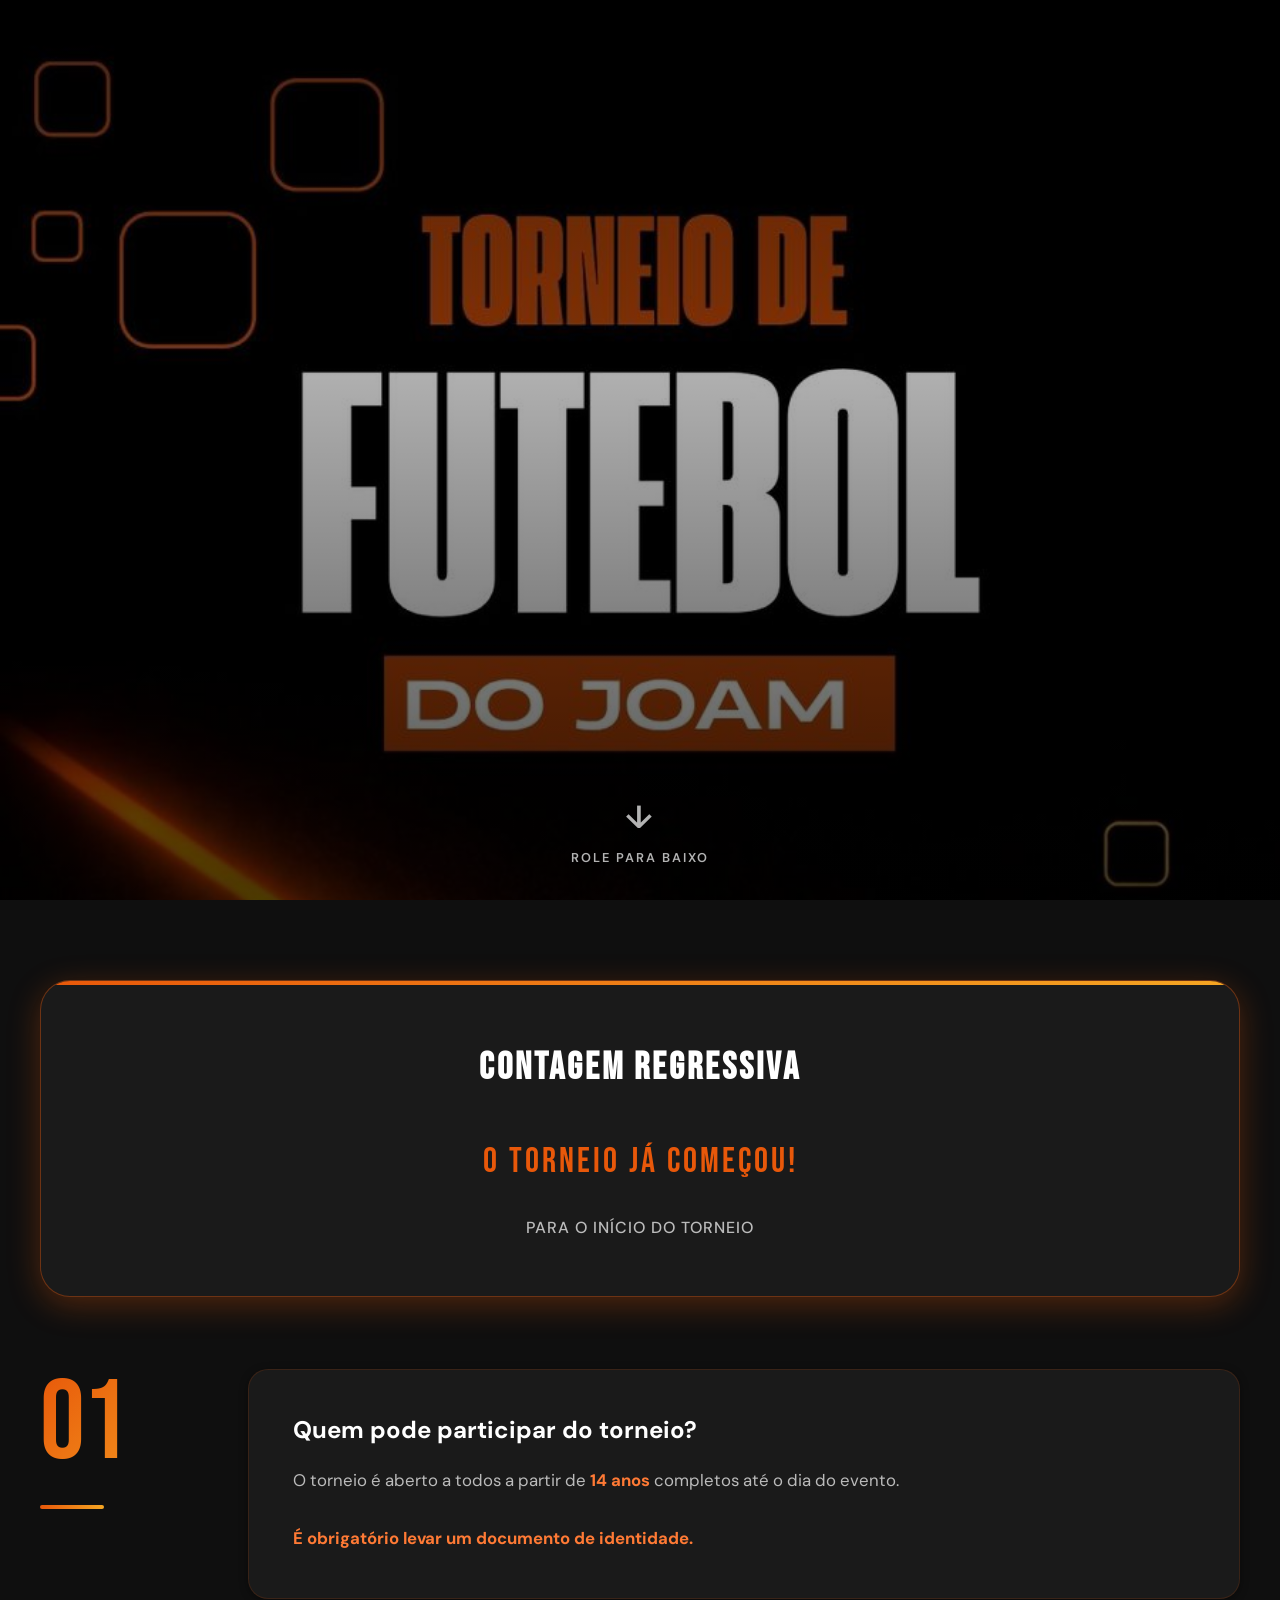
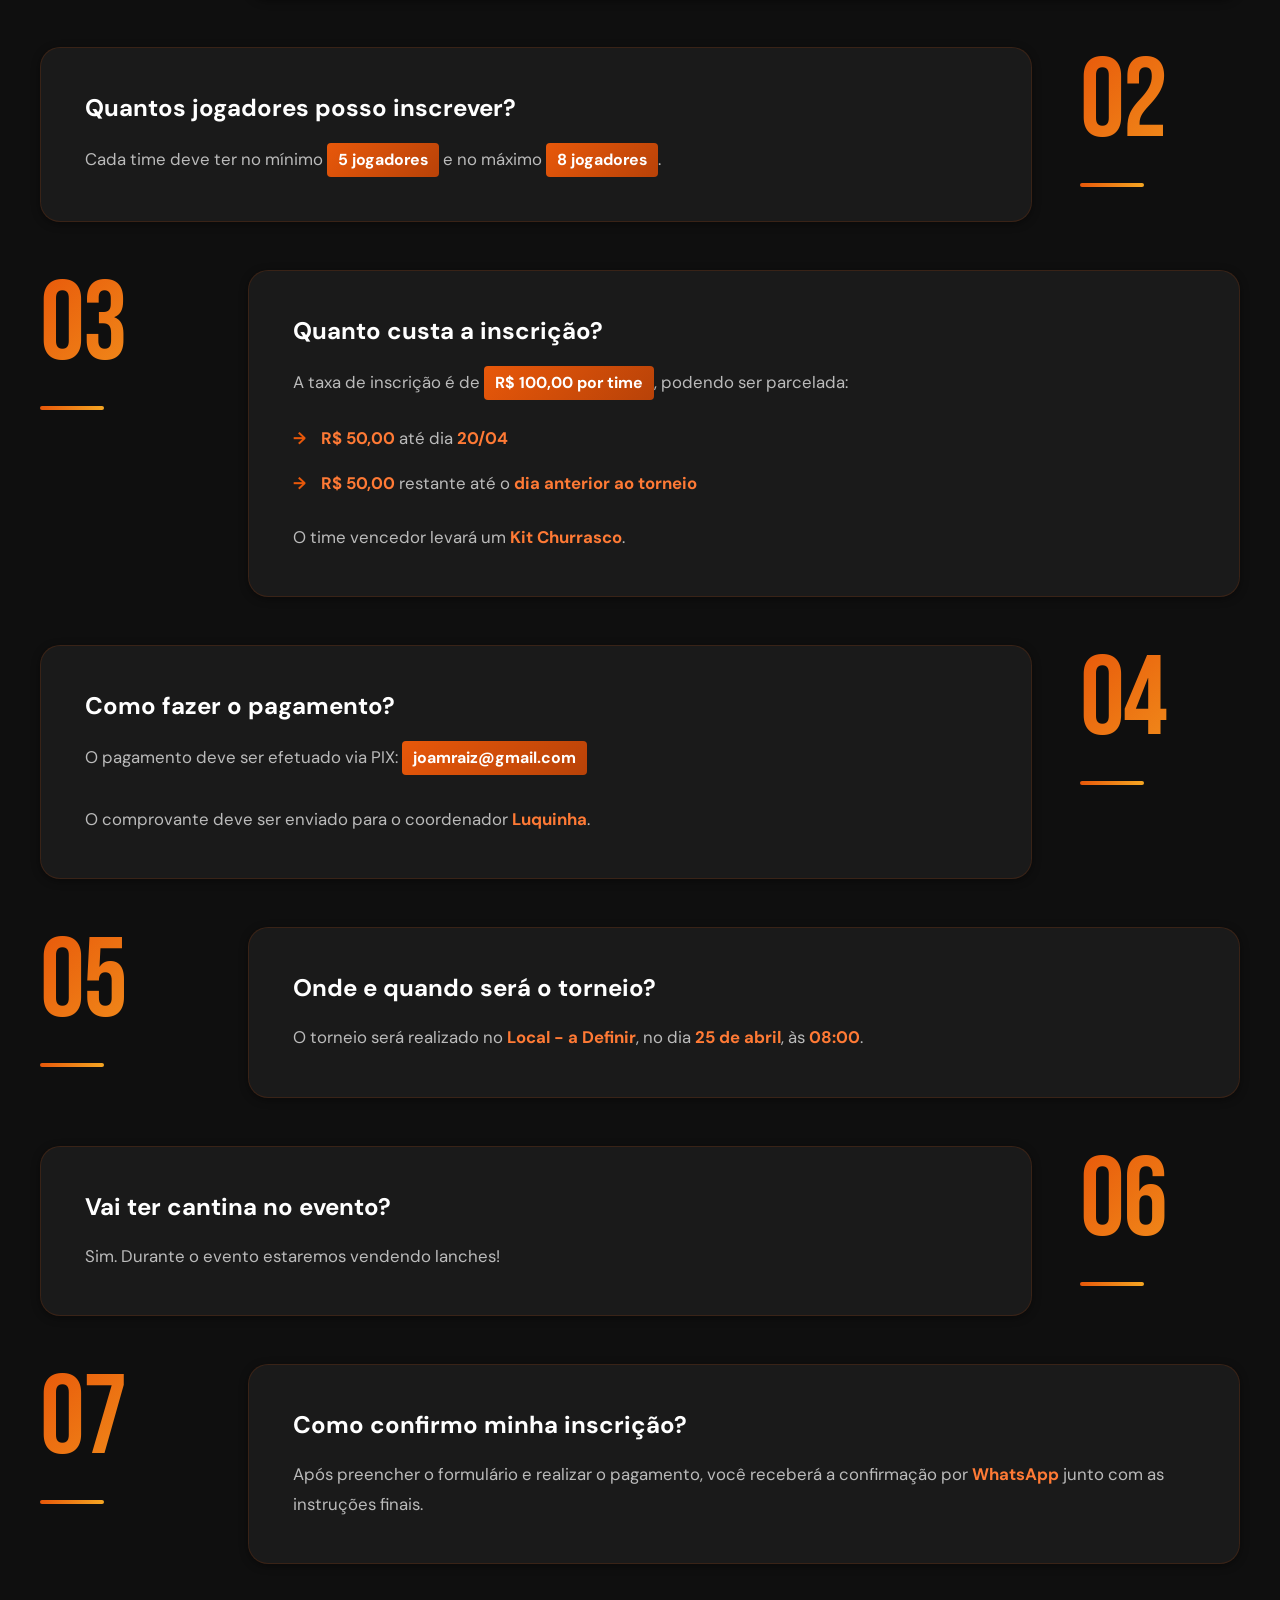
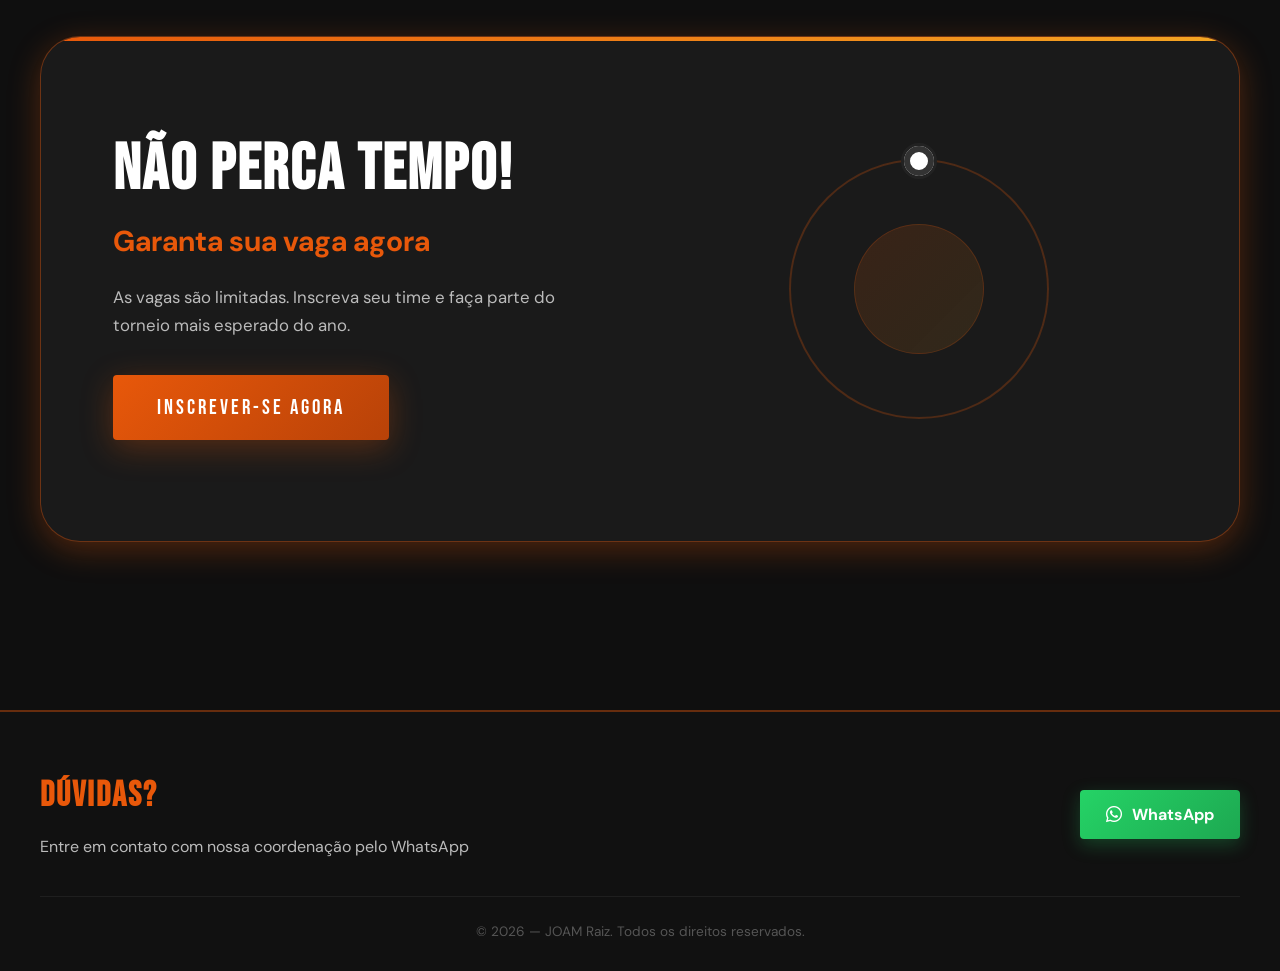
==== commit 2011c316: "corrigindo erro do index" ====
--- a/Torneio/index.html
+++ b/Torneio/index.html
@@ -58,131 +58,14 @@
       <!-- FAQ -->
       <div class="faq-container">
 
-         <!-- contagem Section  -->
-            <div class="countdown-section">
-                <div class="countdown-container">
-                    <h2 class="countdown-title">Contagem Regressiva</h2>
-                    <div class="countdown-timer" id="countdown">
-                        <div class="countdown-item">
-                            <span class="countdown-number" id="days">00</span>
-                            <span class="countdown-label">Dias</span>
-                        </div>
-                        <div class="countdown-item">
-                            <span class="countdown-number" id="hours">00</span>
-                            <span class="countdown-label">Horas</span>
-                        </div>
-                        <div class="countdown-item">
-                            <span class="countdown-number" id="minutes">00</span>
-                            <span class="countdown-label">Min</span>
-                        </div>
-                        <div class="countdown-item">
-                            <span class="countdown-number" id="seconds">00</span>
-                            <span class="countdown-label">Seg</span>
-                        </div>
-                    </div>
-                    <p class="countdown-subtitle">Para o início do torneio!</p>
-                </div>
-            </div>
-
-            <!-- FAQ Section -->
-            <div class="faq-container">
-                <div class="faq-item">
-                    <div class="faq-number">01</div>
-                    <div class="faq-content">
-                        <h2 class="faq-question">Quem pode participar do torneio?</h2>
-                        <div class="faq-answer">
-                            O torneio é aberto a todos a partir de <strong>13 anos</strong> completos até o dia do evento
-                            <br><br>
-                            <strong>⚠️ É obrigatório levar um documento de identidade!</strong>
-                        </div>
-                    </div>
-                </div>
-
-                <div class="faq-item">
-                    <div class="faq-number">02</div>
-                    <div class="faq-content">
-                        <h2 class="faq-question">Quantos jogadores posso inscrever?</h2>
-                        <div class="faq-answer">
-                            Cada time deve ter no mínimo <span class="highlight">4 jogadores</span> e no máximo <span class="highlight">6 jogadores</span>.
-                        </div>
-                    </div>
-                </div>
-
-                <div class="faq-item">
-                    <div class="faq-number">03</div>
-                    <div class="faq-content">
-                        <h2 class="faq-question">Quanto custa a inscrição?</h2>
-                        <div class="faq-answer">
-                            A taxa de inscrição é de <span class="highlight">R$ 100,00 por time</span>, podendo ser parcelada:
-                            <ul>
-                                <li><strong>R$ 50,00</strong> até dia <strong>05/10</strong></li>
-                                <li><strong>R$ 50,00</strong> restante até o dia anterior do torneio </li>
-                            </ul>
-                            <span><strong>O ganhador levará um kit de churrasco!</strong></span>
-                        </div>
-                    </div>
-                </div>
-
-                <div class="faq-item">
-                    <div class="faq-number">04</div>
-                    <div class="faq-content">
-                        <h2 class="faq-question">Como fazer o pagamento?</h2>
-                        <div class="faq-answer">
-                            O pagamento deve ser efetuado pelo PIX: <span class="highlight">facraizdaserra@gmail.com</span>
-                            <br><br>
-                            O comprovante deve ser enviado para o coordenador <strong>GABRIEL</strong>.
-                        </div>
-                    </div>
-                </div>
-
-                <div class="faq-item">
-                    <div class="faq-number">05</div>
-                    <div class="faq-content">
-                        <h2 class="faq-question">Onde será o torneio?</h2>
-                        <div class="faq-answer">
-                                O torneio será realizado no Ginásio Poliesportivo do Alegria, na rua C,  no dia <strong>19 de outubro</strong>, às 8h.                        </div>
-                    </div>
-                </div>
-
-                <div class="faq-item">
-                    <div class="faq-number">06</div>
-                    <div class="faq-content">
-                        <h2 class="faq-question">Vai ter cantina no torneio?</h2>
-                       <div class="faq-answer">
-                        Sim! Durante o evento estaremos vendendo Salgados
-                        🍴
-                     </div>
-                    </div>
-                </div>
-
-
-                <div class="faq-item">
-                    <div class="faq-number">07</div>
-                    <div class="faq-content">
-                        <h2 class="faq-question">Como confirmo minha inscrição?</h2>
-                        <div class="faq-answer">
-                            Após preencher o formulário e realizar o pagamento, você receberá a confirmação por <strong>WhatsApp</strong> junto com instruções finais.
-                        </div>
-                    </div>
-                </div>
-            </div>
-
-            <!-- CTA Section -->
-            <div class="cta-section">
-                <div class="cta-container">
-                    <div class="cta-content">
-                        <h2 class="cta-title">Não perca tempo!</h2>
-                        <p class="cta-subtitle">Faça já a sua inscrição</p>
-                        <p class="cta-description">Garanta sua vaga no torneio mais esperado do ano. As vagas são limitadas!</p>
-                        <button class="cta-button" onclick="window.open('https://form.typeform.com/to/UjdpVGR8', '_blank', 'noopener,noreferrer')">
-                            <span>INSCREVER-SE AGORA</span>
-                        </button>
-                    </div>
-                    <div class="cta-visual">
-                        <div class="cta-circle"></div>
-                        <div class="cta-circle-small"></div>
-                    </div>
-                </div>
+        <div class="faq-item">
+          <div class="faq-number">01</div>
+          <div class="faq-content">
+            <h2 class="faq-question">Quem pode participar do torneio?</h2>
+            <div class="faq-answer">
+              O torneio é aberto a todos a partir de <strong><span id="minAge">13</span> anos</strong> completos até o dia do evento.
+              <br><br>
+              <strong>É obrigatório levar um documento de identidade.</strong>
             </div>
           </div>
         </div>
@@ -237,7 +120,7 @@
           <div class="faq-content">
             <h2 class="faq-question">Vai ter cantina no evento?</h2>
             <div class="faq-answer">
-              Sim. Durante o evento estaremos vendendo salgados e lanches para os participantes e acompanhantes.
+              Sim. Durante o evento estaremos vendendo lanches! 
             </div>
           </div>
         </div>
@@ -298,10 +181,4 @@
 
   <script src="home.js" defer></script>
 </body>
-<<<<<<< HEAD
-
-</html>
-
-=======
-</html>
->>>>>>> c38e525 (joam 2026)
+</html>
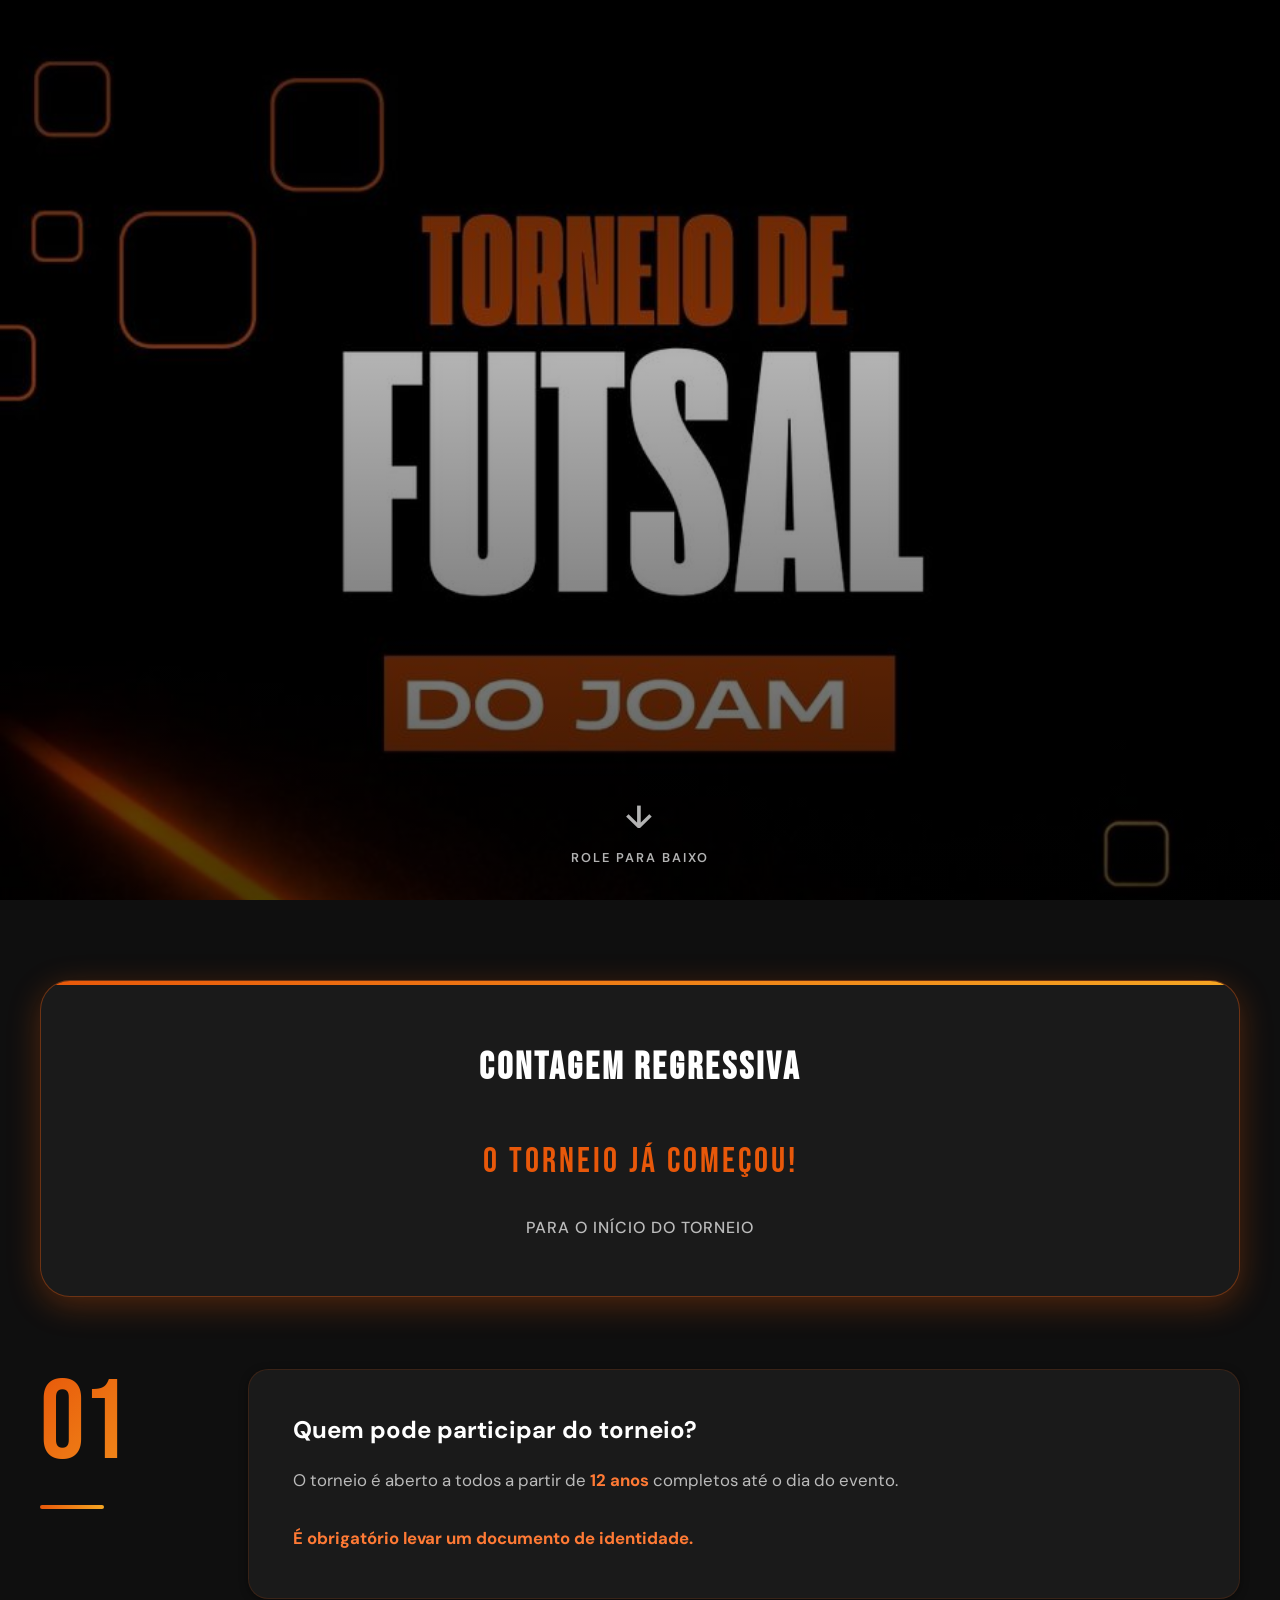
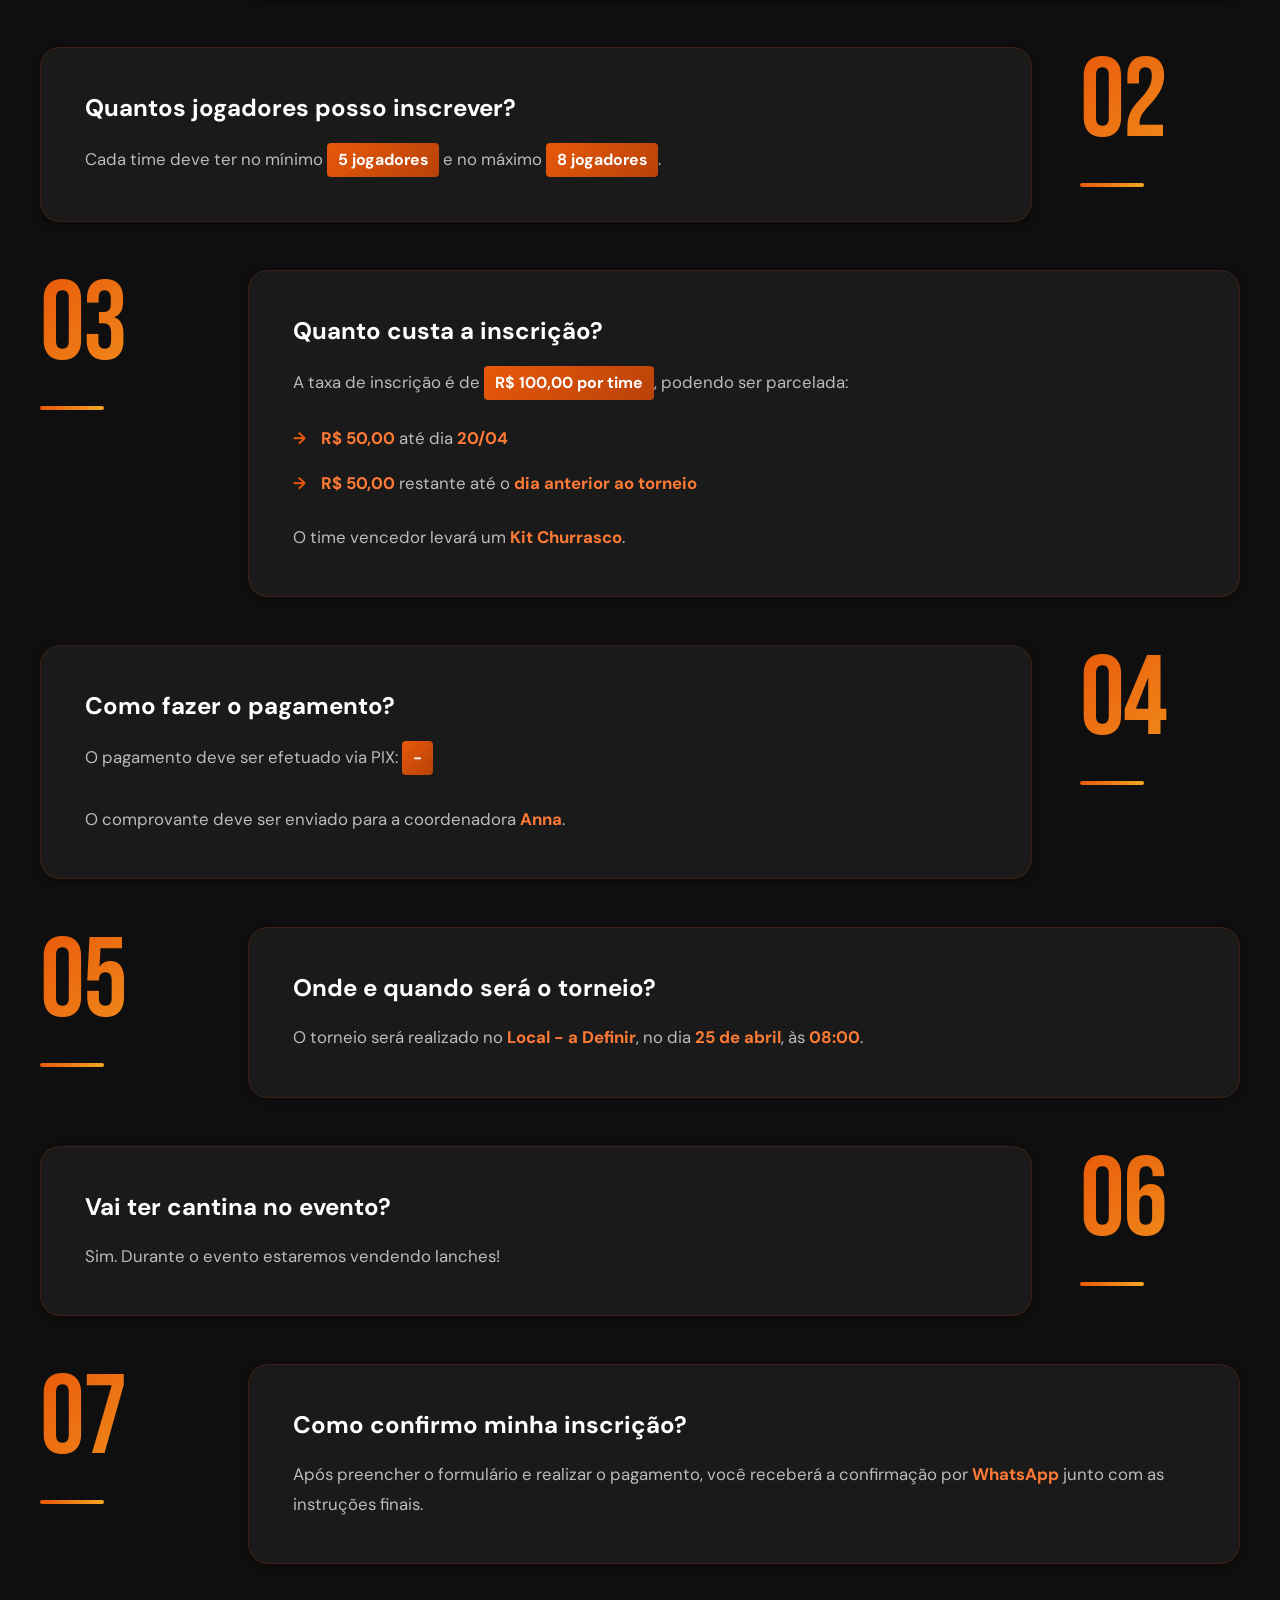
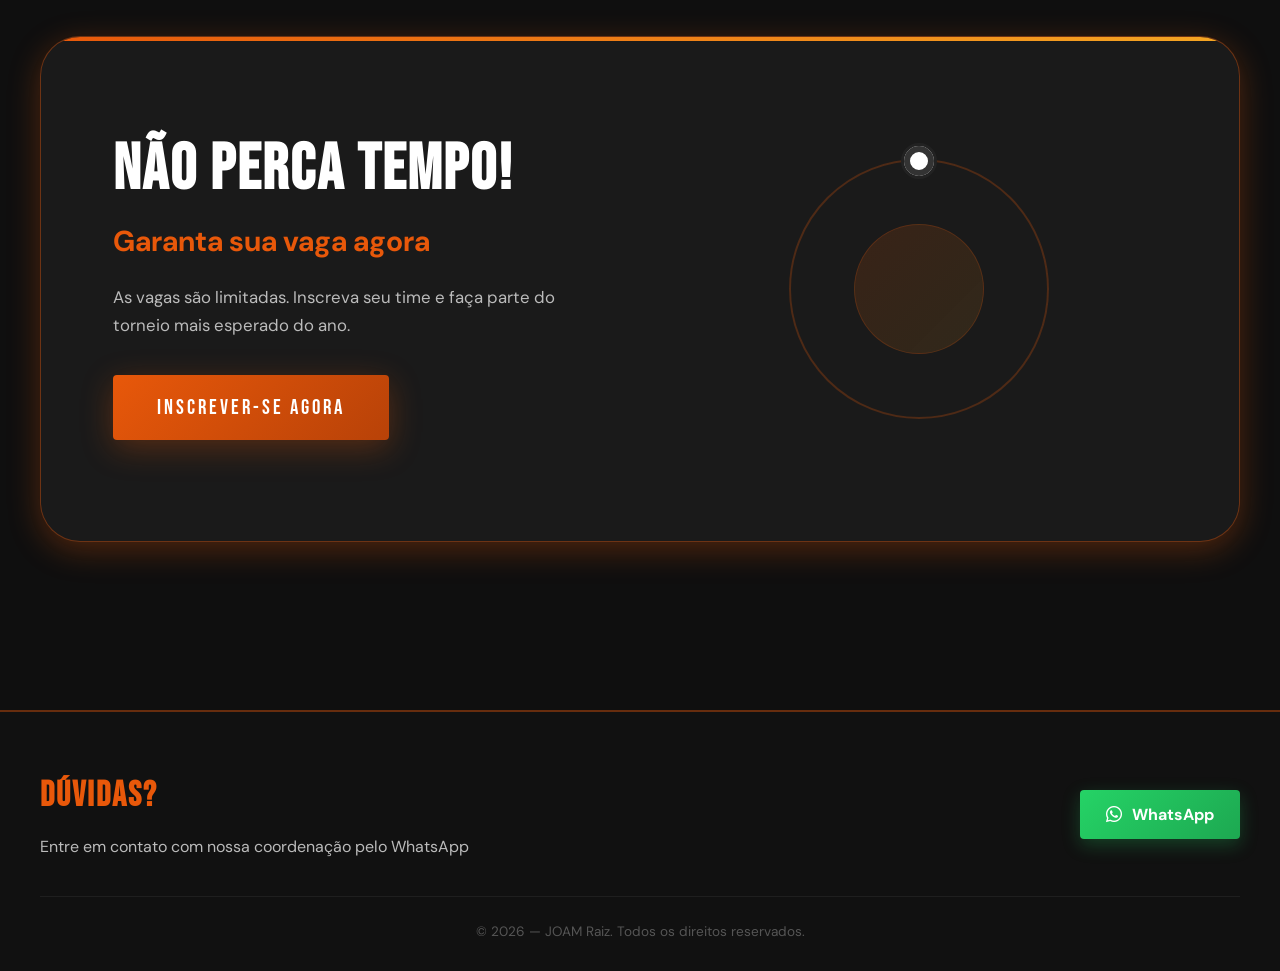
==== commit ff5949e4: "correcao index" ====
--- a/Torneio/index.html
+++ b/Torneio/index.html
@@ -102,7 +102,7 @@
             <div class="faq-answer">
               O pagamento deve ser efetuado via PIX: <span class="highlight" id="pixKey"></span>
               <br><br>
-              O comprovante deve ser enviado para o coordenador <strong id="coordinatorName"></strong>.
+              O comprovante deve ser enviado para a coordenadora <strong id="coordinatorName" onclick="shareOnWhatsApp()"></strong>.
             </div>
           </div>
         </div>
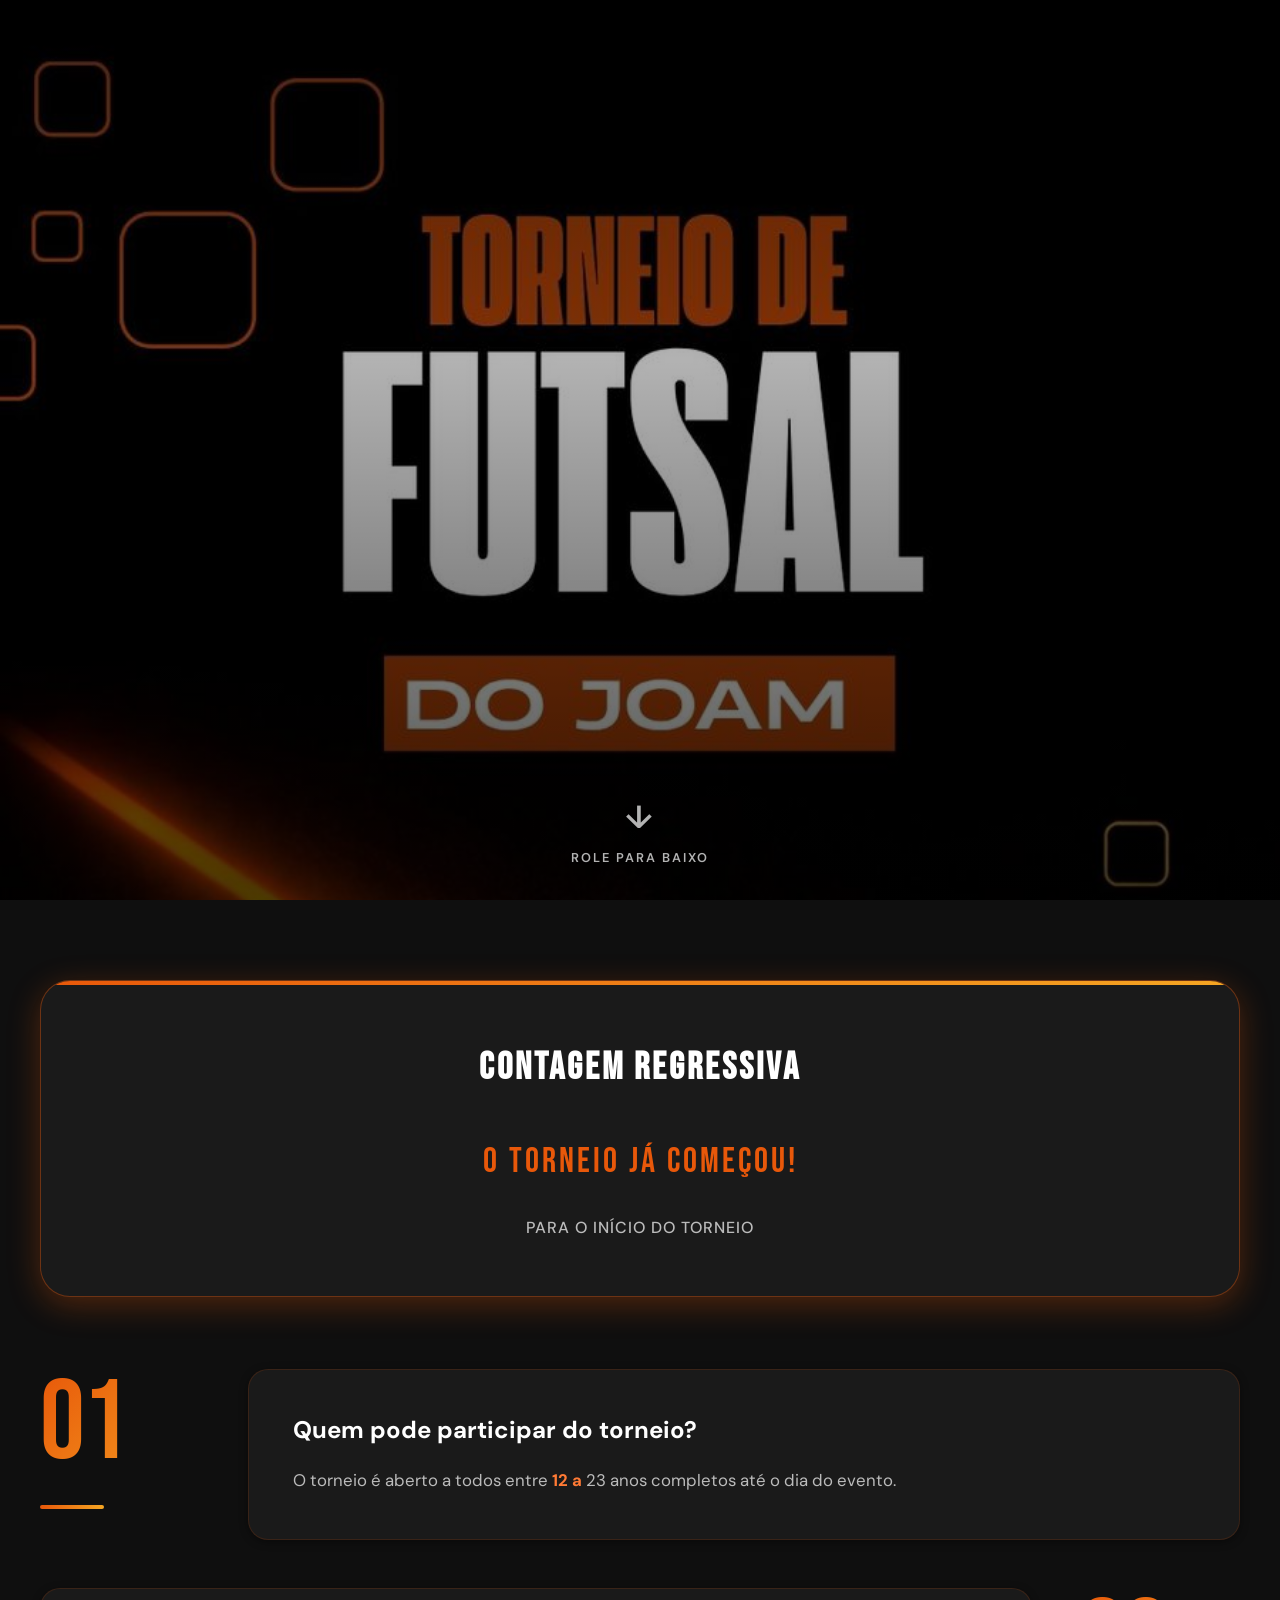
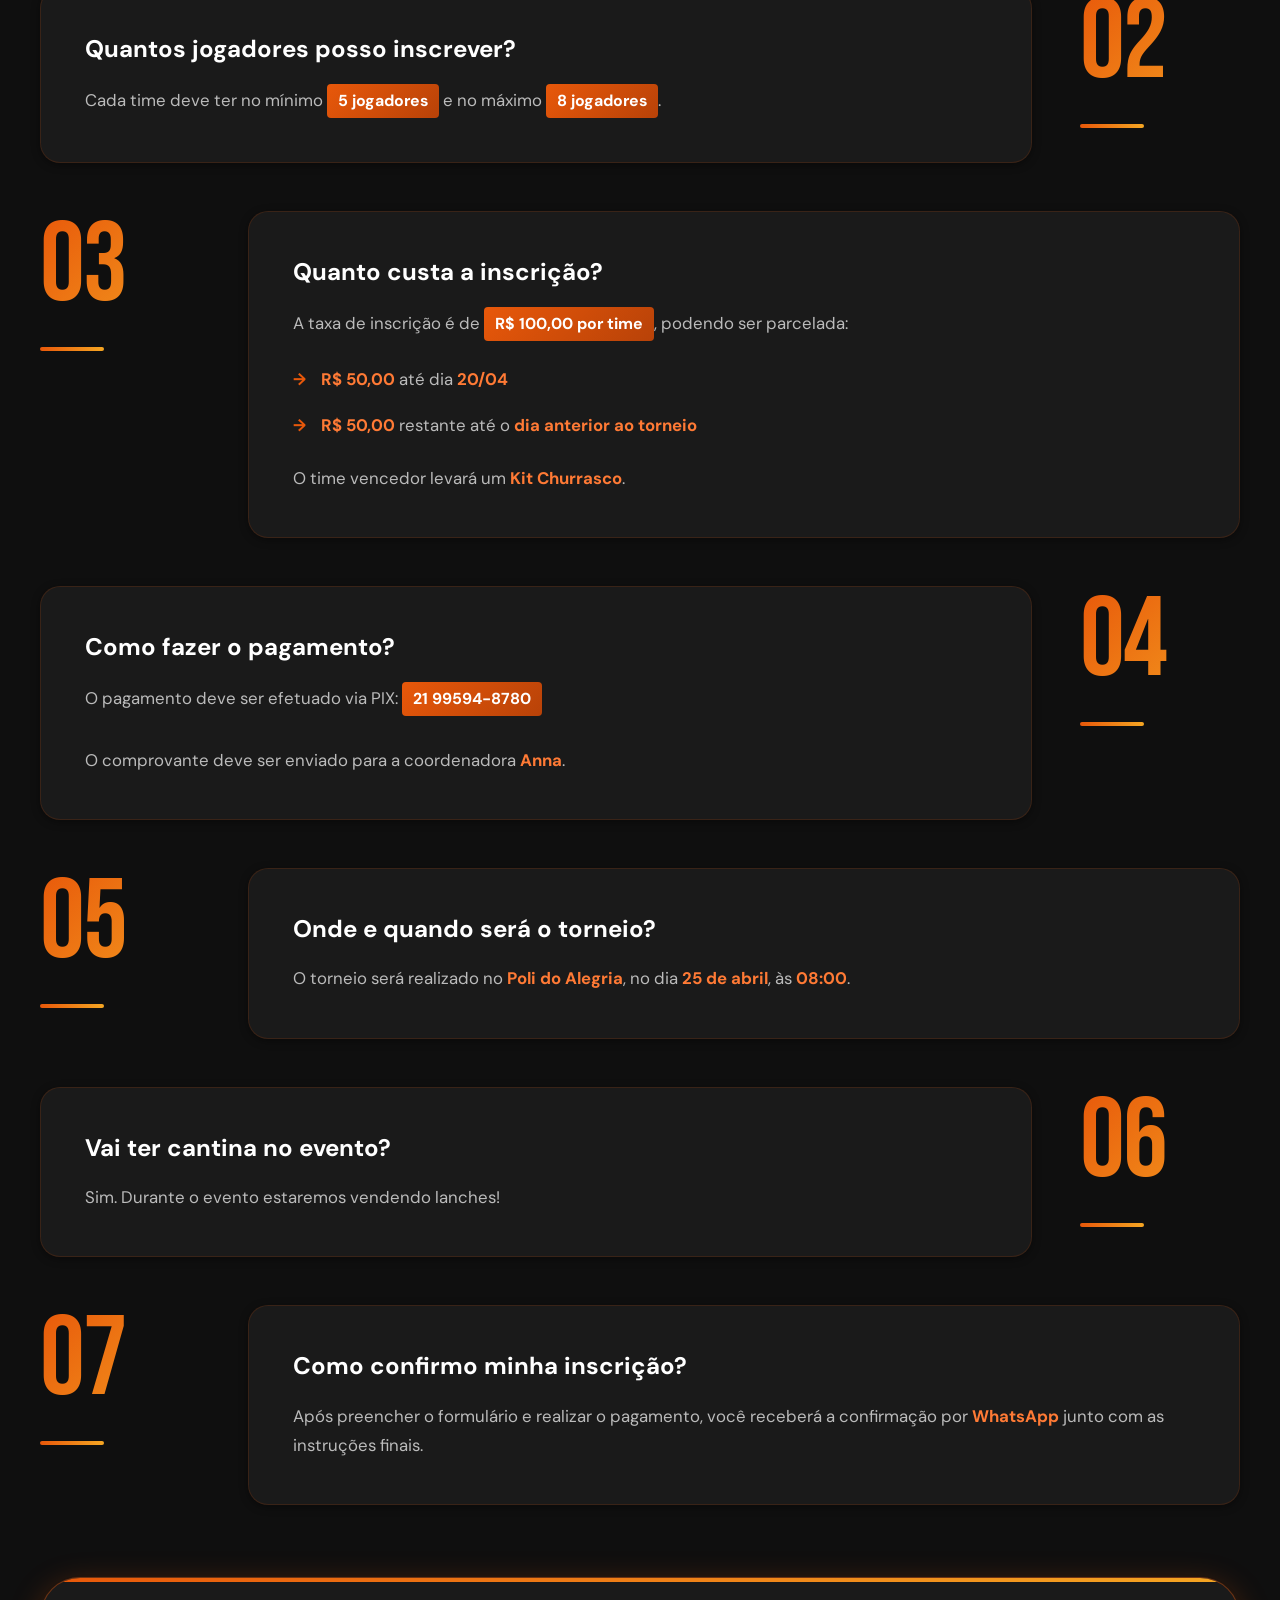
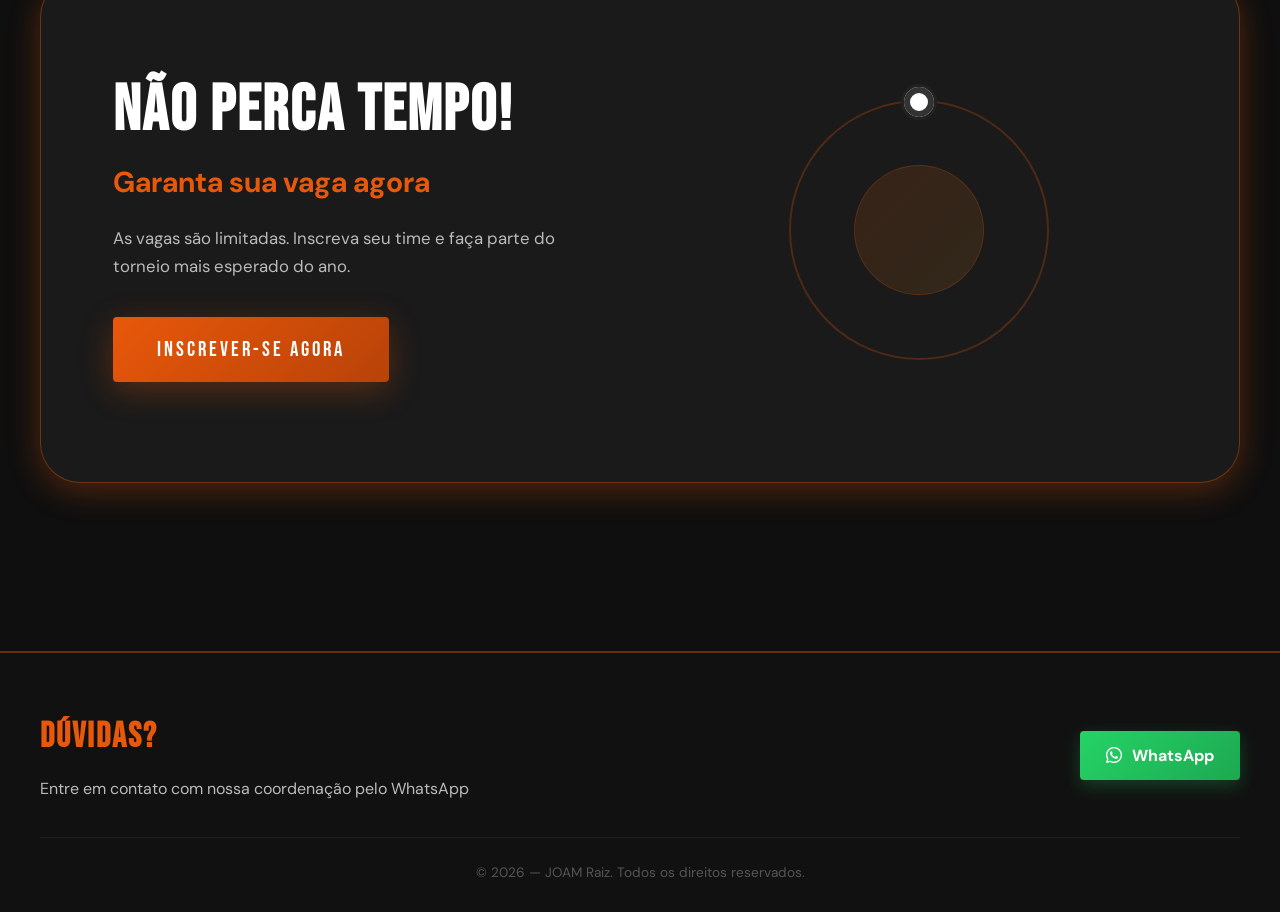
==== commit 87075bd6: "pix e idade" ====
--- a/Torneio/index.html
+++ b/Torneio/index.html
@@ -63,9 +63,7 @@
           <div class="faq-content">
             <h2 class="faq-question">Quem pode participar do torneio?</h2>
             <div class="faq-answer">
-              O torneio é aberto a todos a partir de <strong><span id="minAge">13</span> anos</strong> completos até o dia do evento.
-              <br><br>
-              <strong>É obrigatório levar um documento de identidade.</strong>
+                O torneio é aberto a todos entre <strong><span id="minAge">12</span> a</strong> 23 anos completos até o dia do evento.
             </div>
           </div>
         </div>
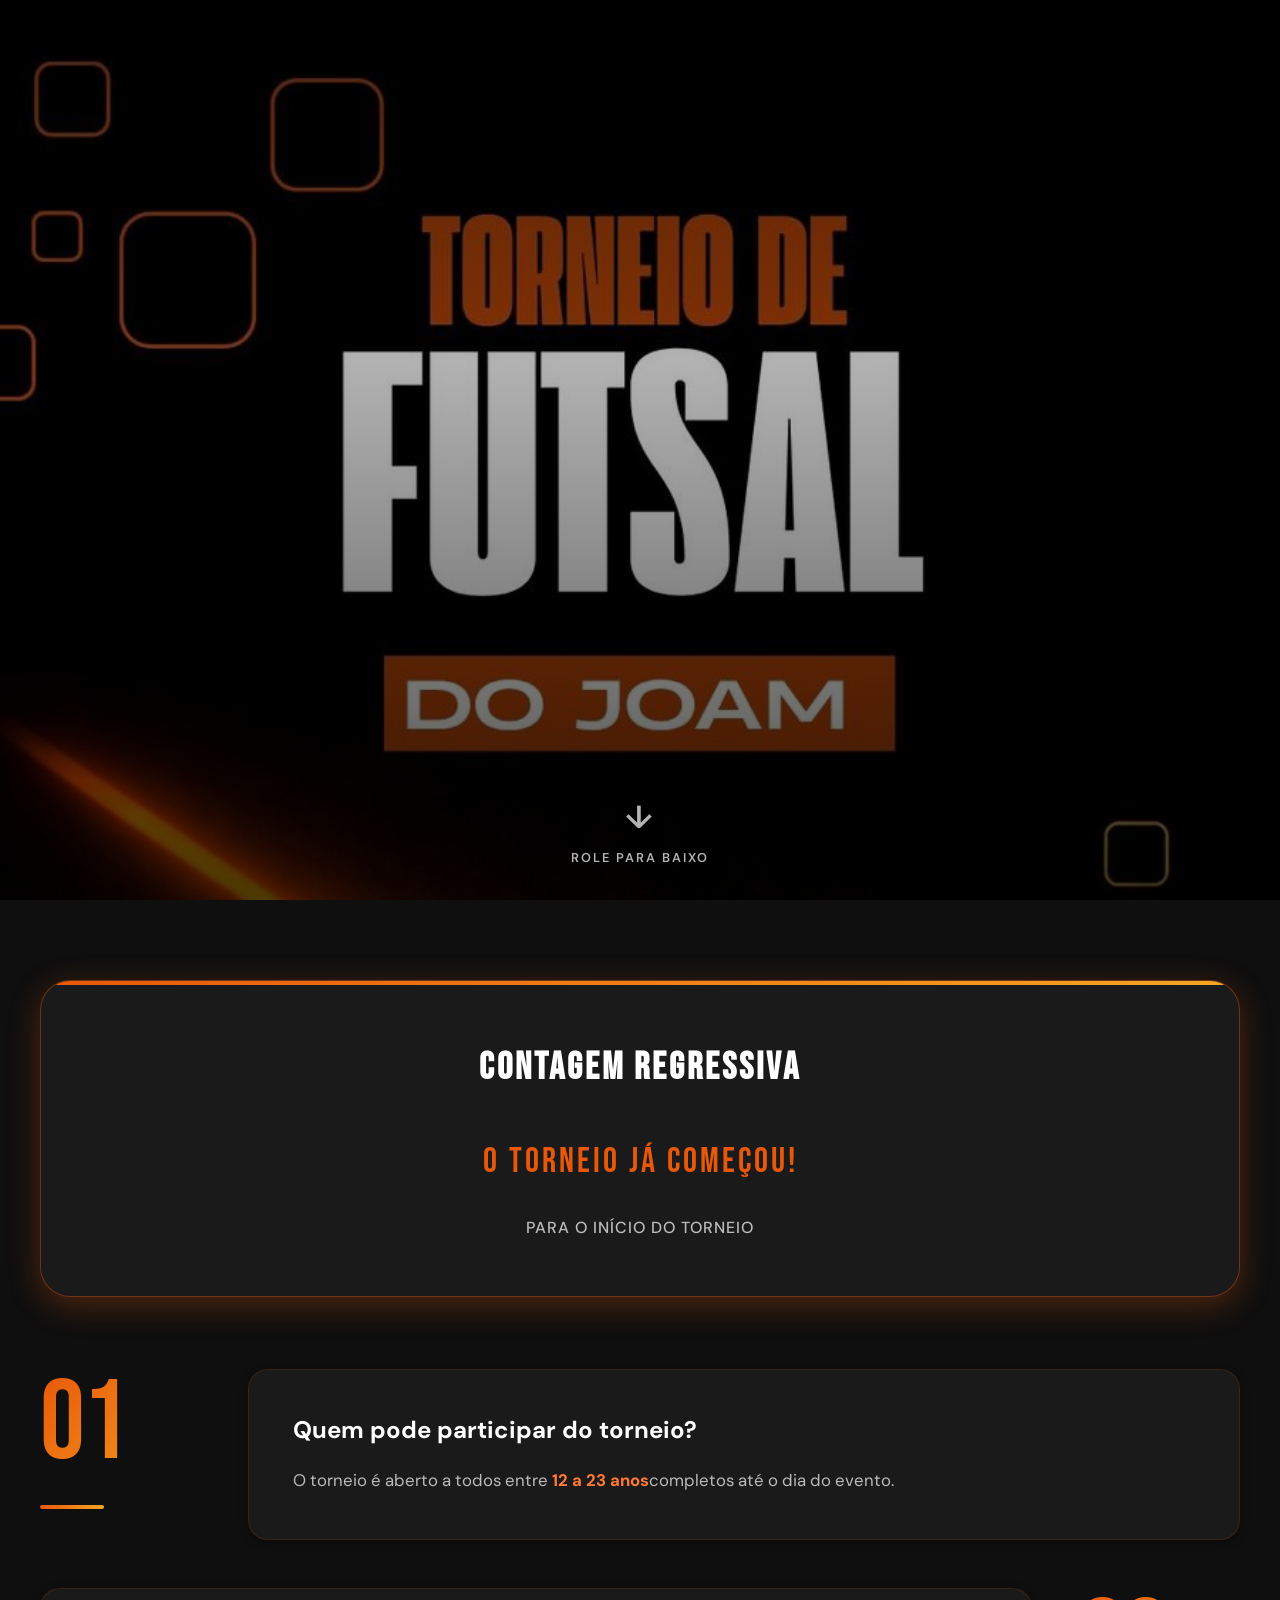
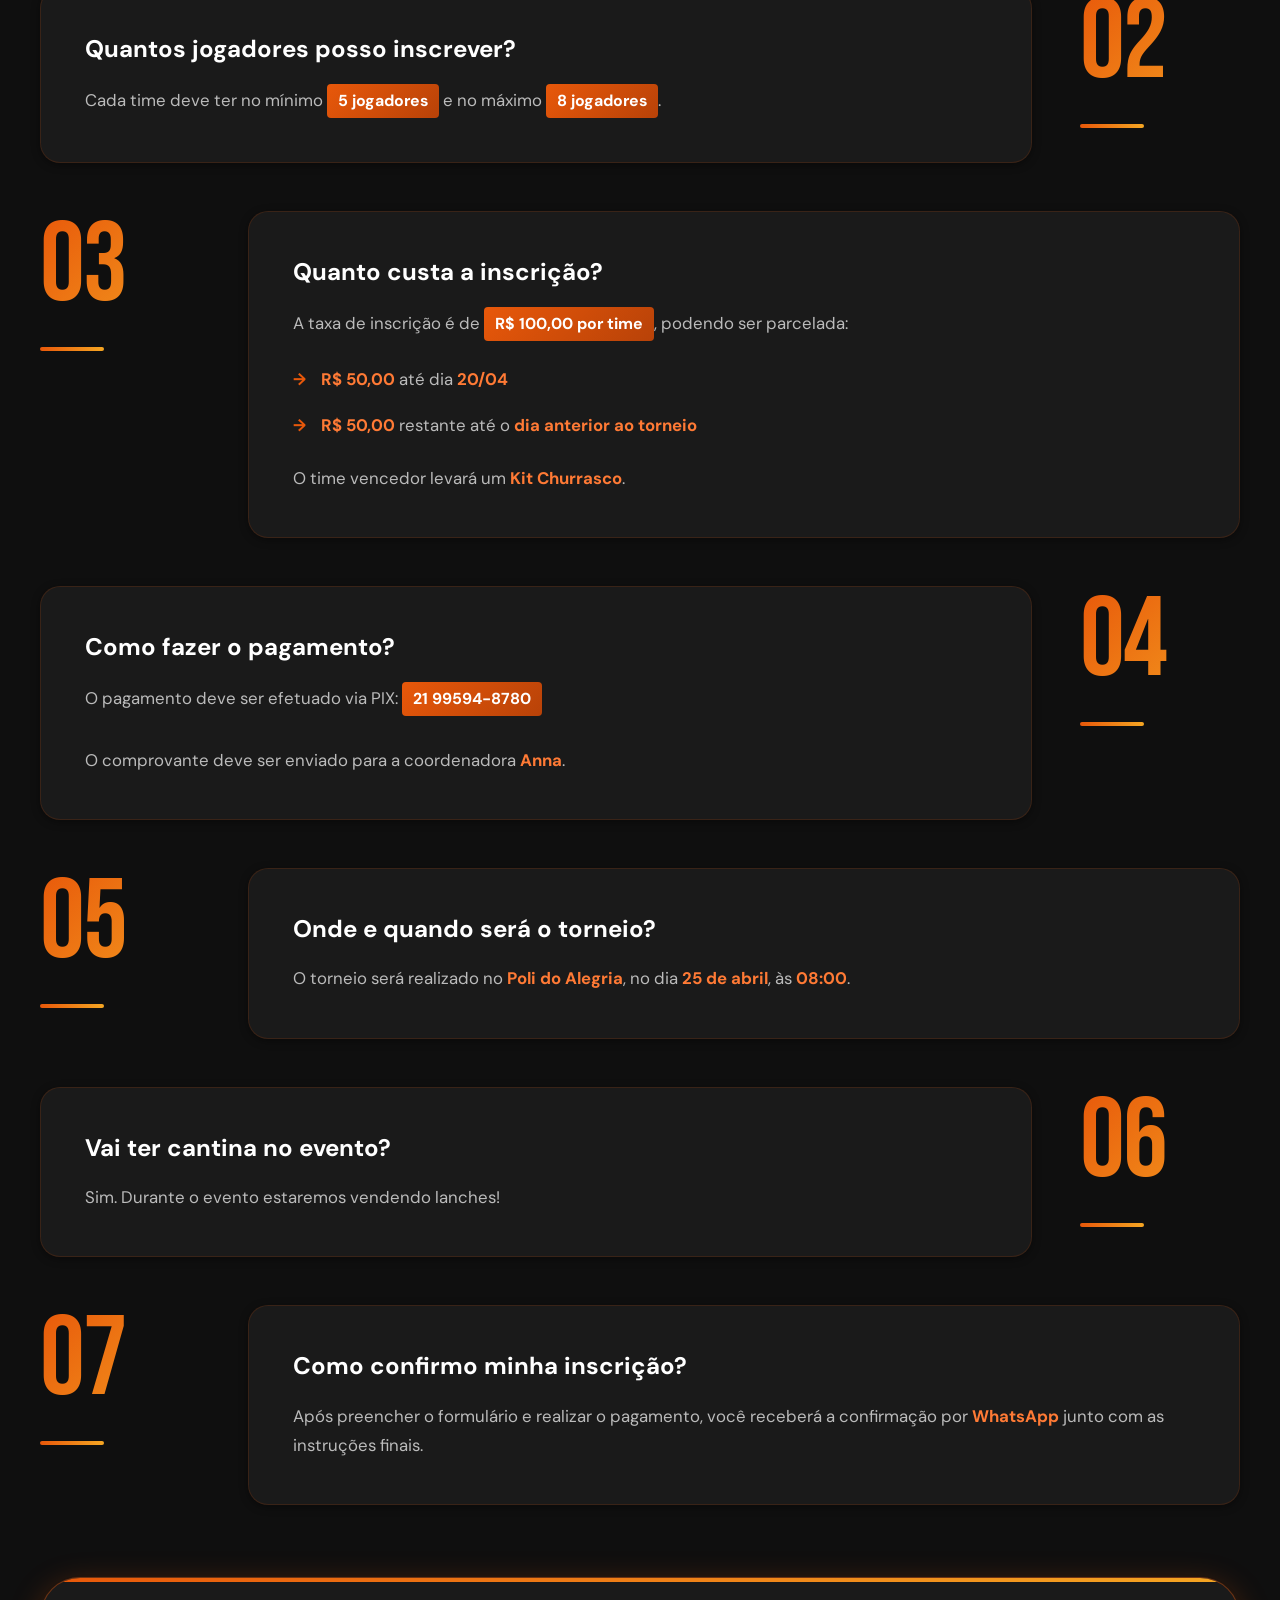
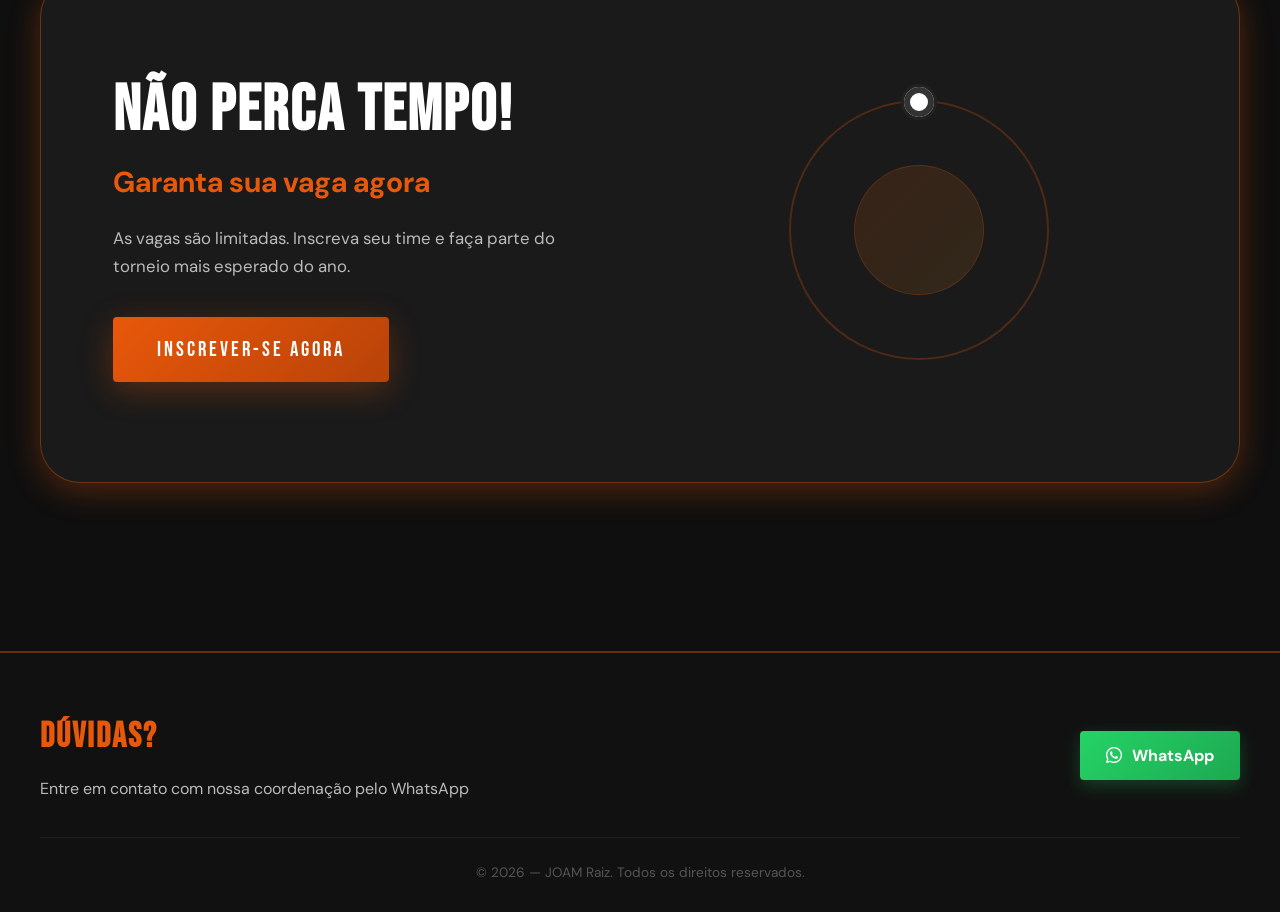
==== commit ea207f52: "idade" ====
--- a/Torneio/index.html
+++ b/Torneio/index.html
@@ -63,7 +63,7 @@
           <div class="faq-content">
             <h2 class="faq-question">Quem pode participar do torneio?</h2>
             <div class="faq-answer">
-                O torneio é aberto a todos entre <strong><span id="minAge">12</span> a</strong> 23 anos completos até o dia do evento.
+                O torneio é aberto a todos entre <strong><span id="minAge">12</span> a 23 anos</strong>completos até o dia do evento.
             </div>
           </div>
         </div>
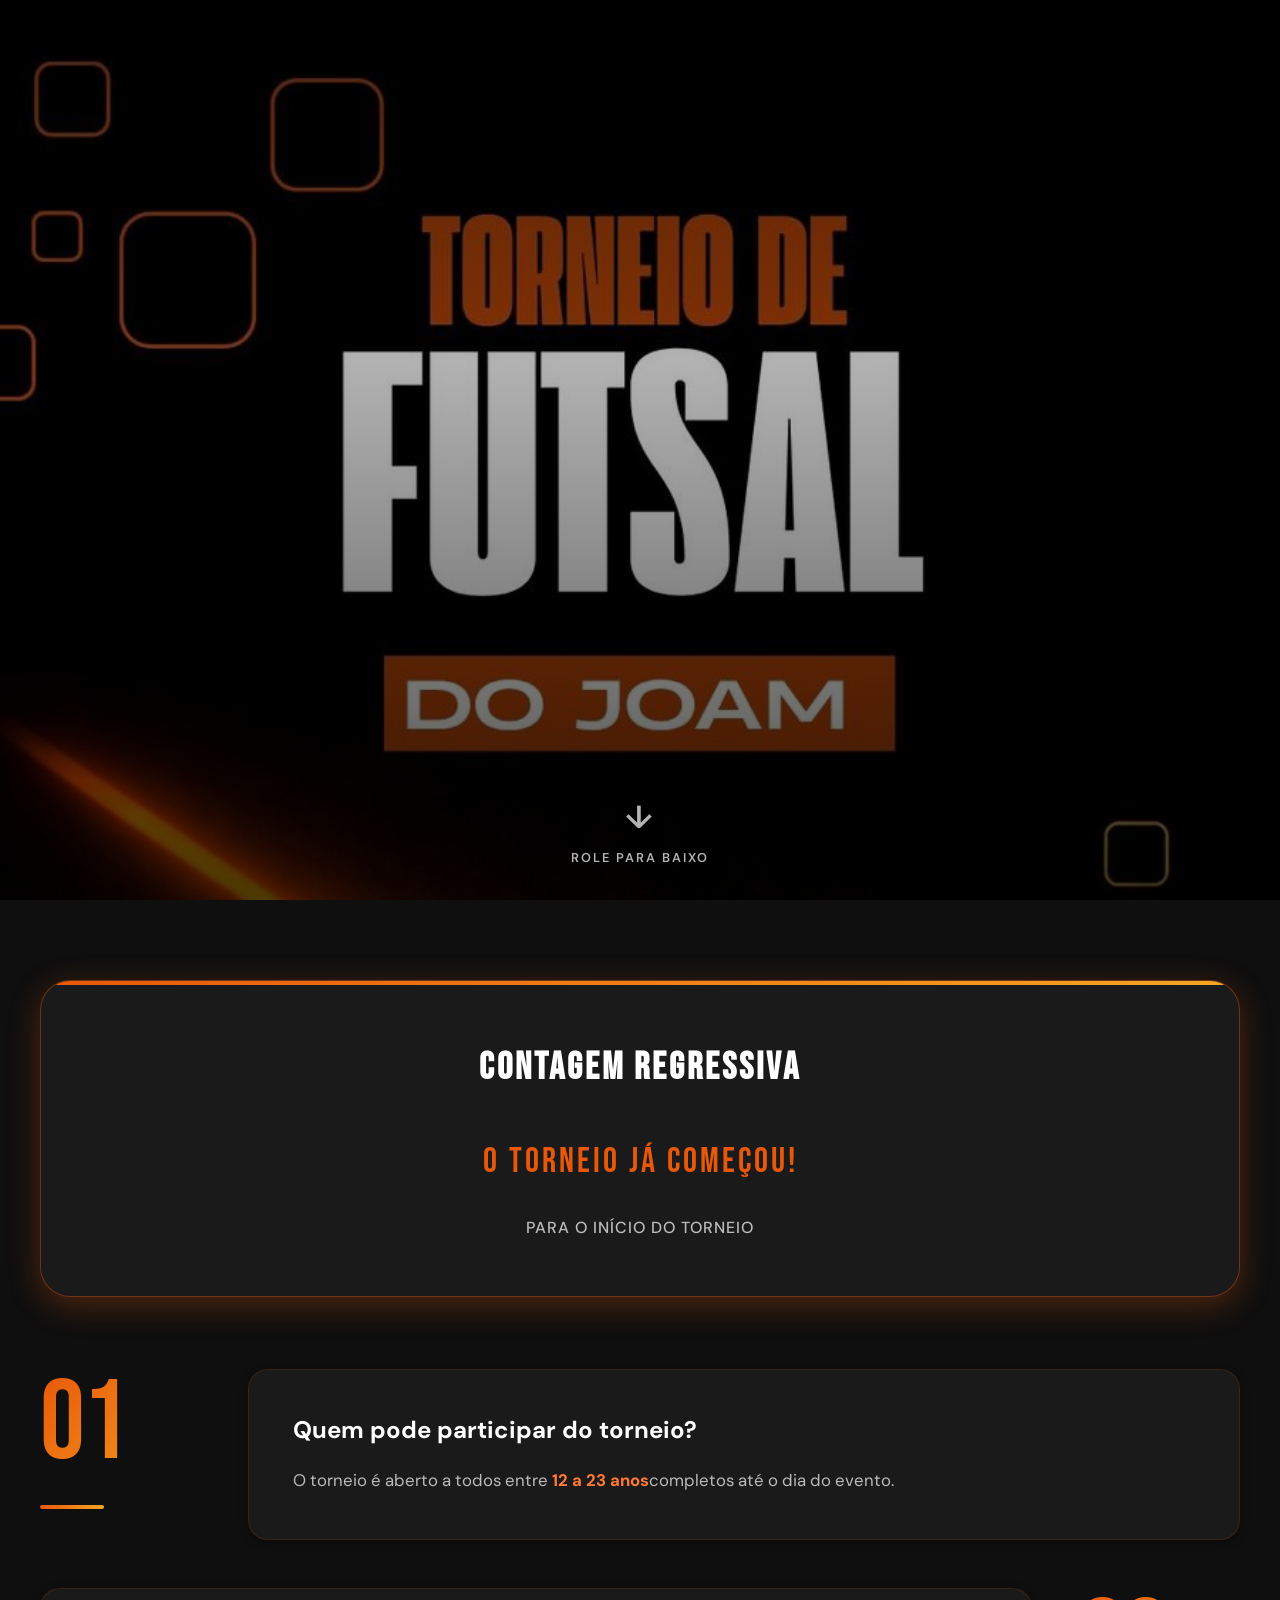
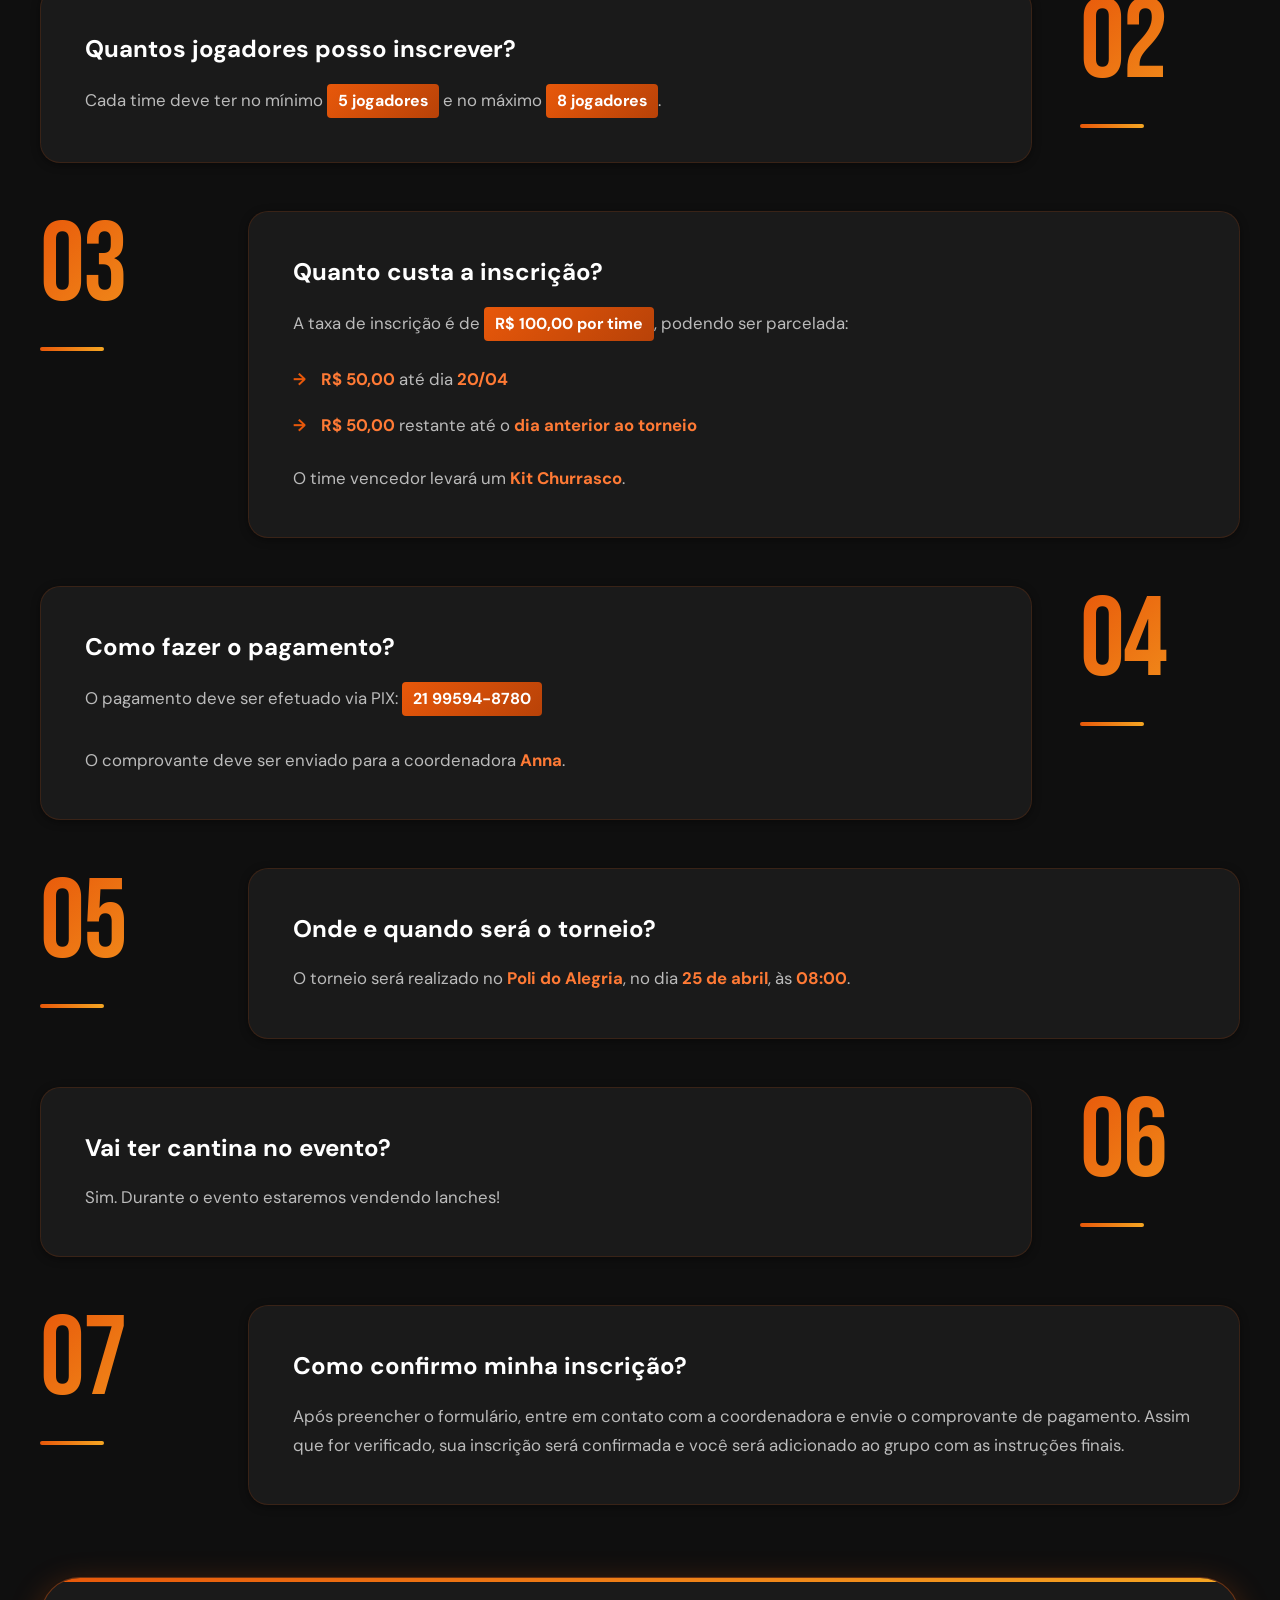
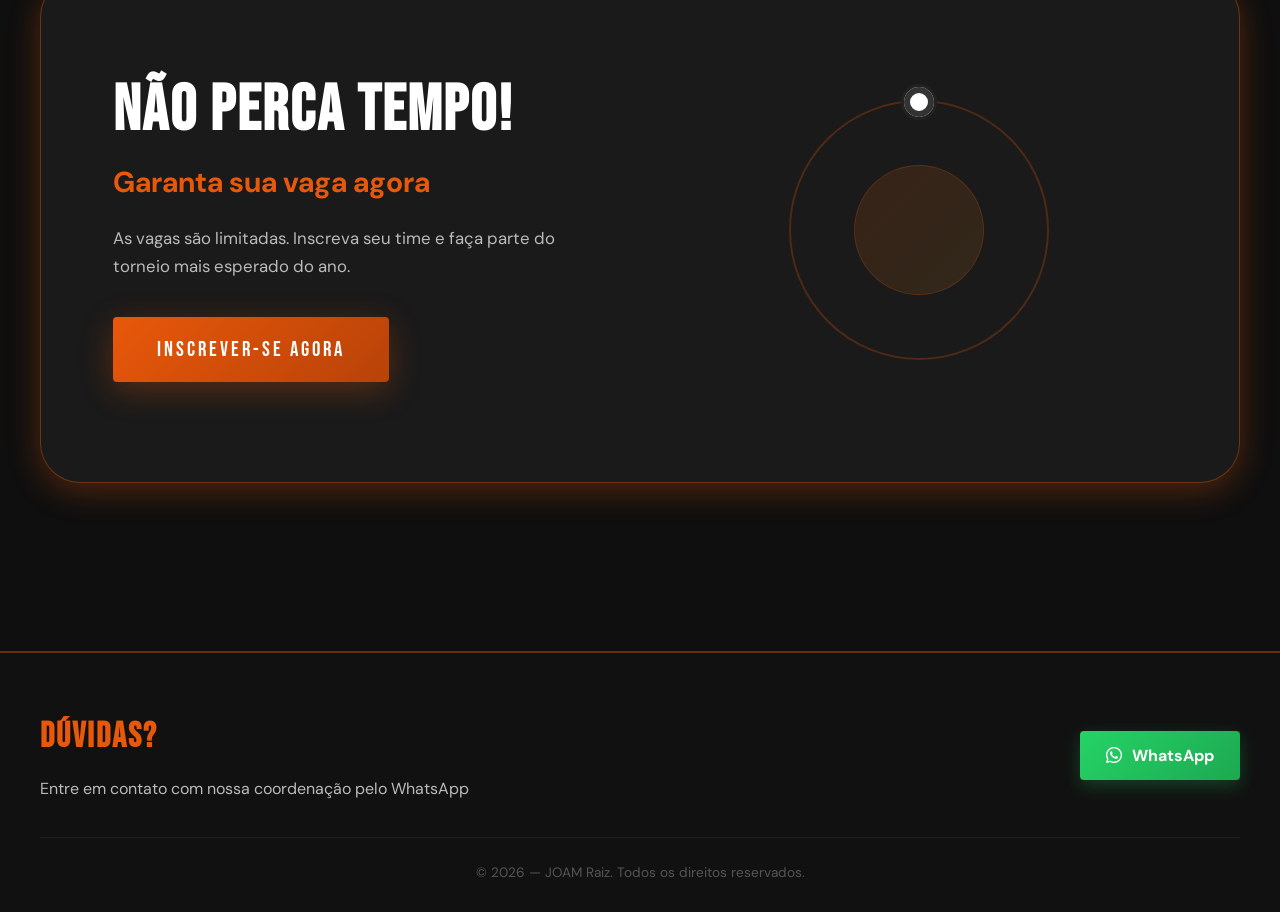
==== commit c2b059c6: "confirmacao de inscricao msg" ====
--- a/Torneio/index.html
+++ b/Torneio/index.html
@@ -128,8 +128,7 @@
           <div class="faq-content">
             <h2 class="faq-question">Como confirmo minha inscrição?</h2>
             <div class="faq-answer">
-              Após preencher o formulário e realizar o pagamento, você receberá a confirmação por <strong>WhatsApp</strong> junto com as instruções finais.
-            </div>
+Após preencher o formulário, entre em contato com a coordenadora e envie o comprovante de pagamento. Assim que for verificado, sua inscrição será confirmada e você será adicionado ao grupo com as instruções finais.            </div>
           </div>
         </div>
 
